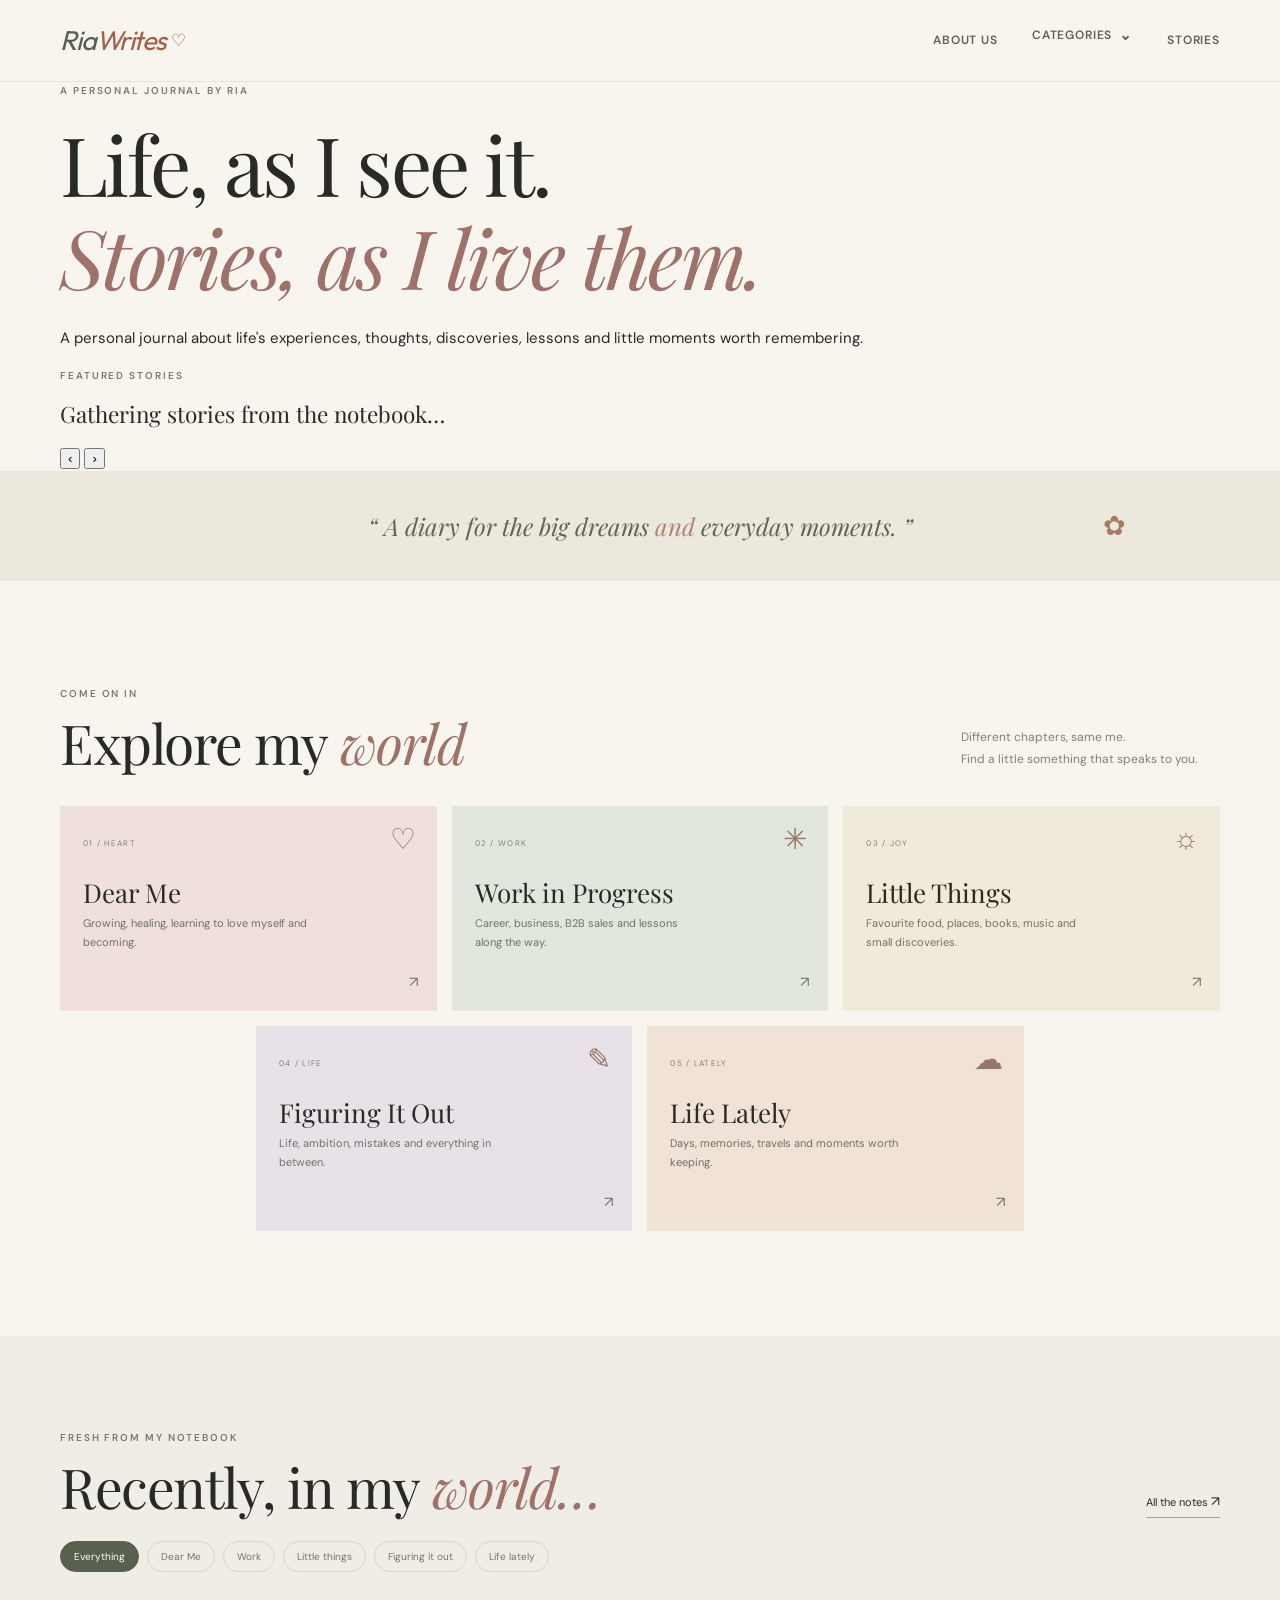
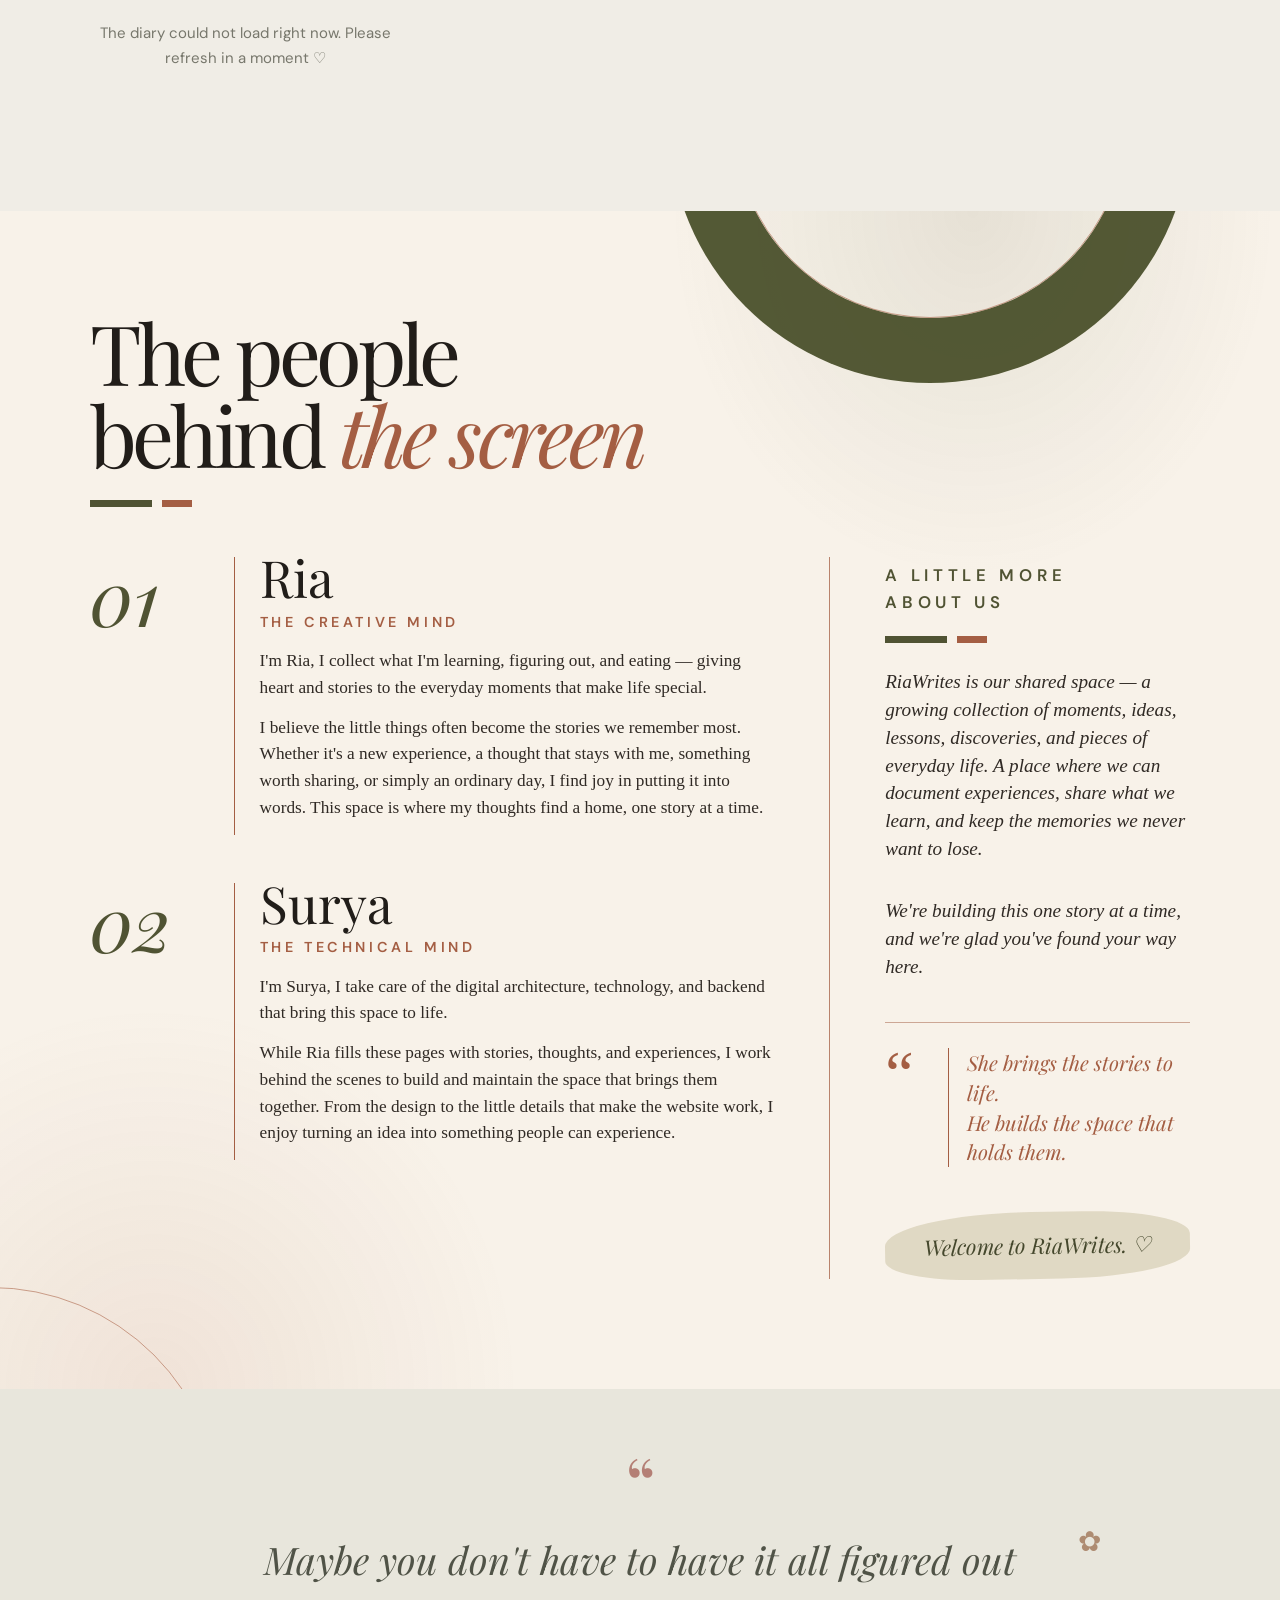
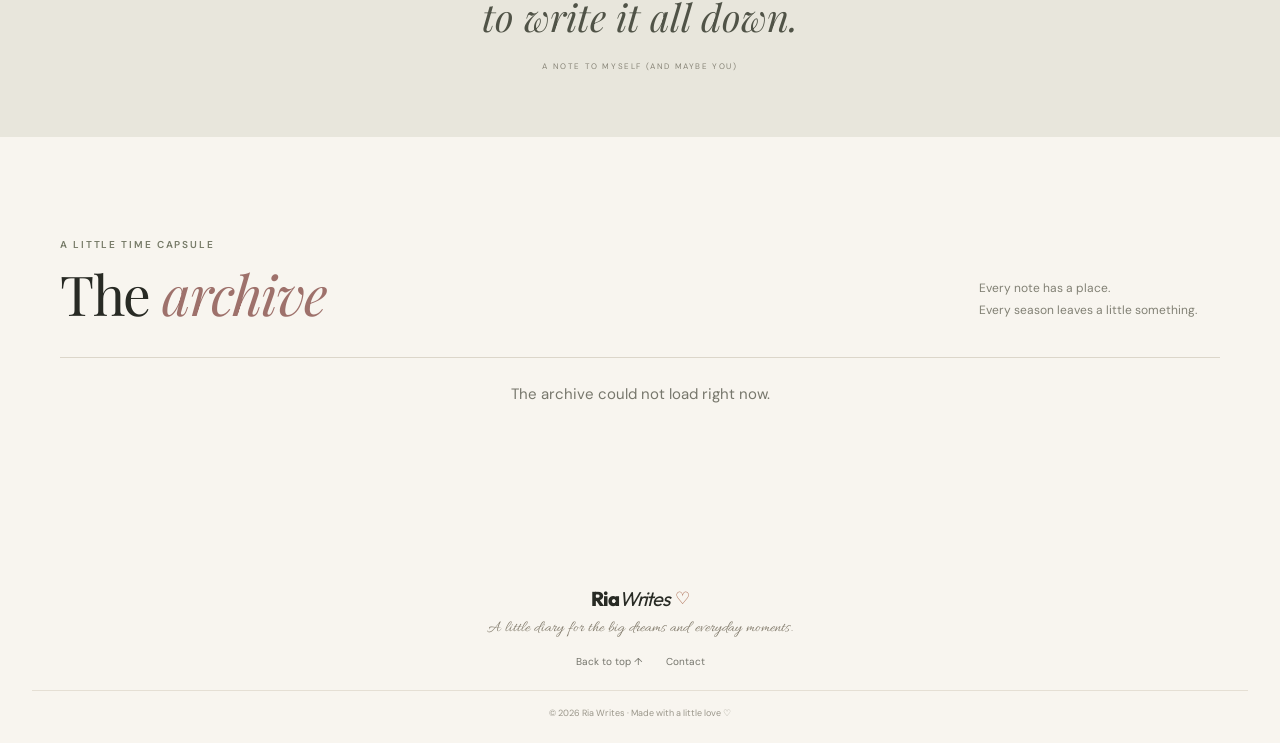
==== index.html @ 60893514 "Update index.html Implement new RiaWrites hero and featured stories carousel" ====
<!doctype html>
<html lang="en">
<head>
  <meta charset="utf-8" />
  <meta name="viewport" content="width=device-width, initial-scale=1" />
  <meta name="theme-color" content="#f8f5ef" />
  <meta name="description" content="Ria Writes — a little bit of everything. A little bit of me. Thoughts, experiences, recommendations and everything in between." />
  <title>Ria Writes — A little bit of everything</title>
  <link rel="preconnect" href="https://fonts.googleapis.com" />
  <link rel="preconnect" href="https://fonts.gstatic.com" crossorigin />
<link href="https://fonts.googleapis.com/css2?family=DM+Sans:wght@400;500;600;700&family=Outfit:wght@800&family=Playfair+Display:wght@400;500;600;700&family=Allura&display=swap" rel="stylesheet" />

<!-- Google Analytics 4 -->
<script async src="https://www.googletagmanager.com/gtag/js?id=G-HQD7MRNTLX"></script>
<script>
  window.dataLayer = window.dataLayer || [];
  function gtag(){dataLayer.push(arguments);}
  gtag('js', new Date());
  gtag('config', 'G-HQD7MRNTLX');
</script>

<link rel="stylesheet" href="styles.css" />
<script src="script.js" defer></script>

</head>
<body>

<header class="site-header">
  <a class="wordmark" href="#home" aria-label="RiaWrites home">
    <span class="logo-ria">Ria</span><span class="logo-writes">Writes</span><i>♡</i>
  </a>

  <button class="menu-toggle" aria-label="Open menu" aria-expanded="false">
    <span></span><span></span>
  </button>

  <nav class="nav-links" aria-label="Main navigation">
    <a href="#about">About Us</a>

    <div class="nav-dropdown">
      <button class="nav-dropdown-toggle" type="button"
        aria-expanded="false" aria-controls="category-menu">
        Categories <span class="dropdown-arrow">⌄</span>
      </button>

      <div class="category-menu" id="category-menu">
        <a href="#latest" data-category="Dear Me">Dear Me</a>
        <a href="#latest" data-category="Work in Progress">Work in Progress</a>
        <a href="#latest" data-category="Little Things">Little Things</a>
        <a href="#latest" data-category="Figuring It Out">Figuring It Out</a>
        <a href="#latest" data-category="Life Lately">Life Lately</a>
      </div>
    </div>

    <a href="stories.html">Stories</a>
  </nav>
</header>


  <main id="home">
   
<section class="new-hero wrap" id="home-intro">
  <div class="new-hero-heading">
    <p class="eyebrow">A PERSONAL JOURNAL BY RIA</p>

    <h1>
      Life, as I see it.<br>
      <em>Stories, as I live them.</em>
    </h1>

    <p class="new-hero-intro">
      A personal journal about life's experiences, thoughts,
      discoveries, lessons and little moments worth remembering.
    </p>
  </div>

  <section class="featured-section" aria-label="Featured stories">
    <div class="featured-carousel" id="featured-carousel">
      <div class="featured-content" id="featured-content">
        <p class="eyebrow">FEATURED STORIES</p>
        <h2>Gathering stories from the notebook…</h2>
      </div>

      <button class="featured-arrow featured-prev"
        type="button" aria-label="Previous story">‹</button>

      <button class="featured-arrow featured-next"
        type="button" aria-label="Next story">›</button>

      <div class="featured-dots" id="featured-dots"
        aria-label="Choose a featured story"></div>
    </div>
  </section>
</section>

    <section class="intro-strip"><p>“ A diary for the big dreams <span>and</span> everyday moments. ”</p><span class="strip-flower">✿</span></section>

    <section class="world wrap" id="diary">
      <div class="section-heading"><div><p class="eyebrow">COME ON IN</p><h2>Explore my <em>world</em></h2></div><p class="section-aside">Different chapters, same me.<br />Find a little something that speaks to you.</p></div>
      <div class="category-grid">
        <a class="category-card card-rose" href="#latest" data-category="Dear Me"><span class="card-number">01 / HEART</span><span class="category-icon">♡</span><h3>Dear Me</h3><p>Growing, healing, learning to love myself and becoming.</p><span class="card-arrow">↗</span></a>
        <a class="category-card card-sage" href="#latest" data-category="Work in Progress"><span class="card-number">02 / WORK</span><span class="category-icon">✳</span><h3>Work in Progress</h3><p>Career, business, B2B sales and lessons along the way.</p><span class="card-arrow">↗</span></a>
        <a class="category-card card-butter" href="#latest" data-category="Little Things"><span class="card-number">03 / JOY</span><span class="category-icon">☼</span><h3>Little Things</h3><p>Favourite food, places, books, music and small discoveries.</p><span class="card-arrow">↗</span></a>
        <a class="category-card card-lilac" href="#latest" data-category="Figuring It Out"><span class="card-number">04 / LIFE</span><span class="category-icon">✎</span><h3>Figuring It Out</h3><p>Life, ambition, mistakes and everything in between.</p><span class="card-arrow">↗</span></a>
        <a class="category-card card-peach" href="#latest" data-category="Life Lately"><span class="card-number">05 / LATELY</span><span class="category-icon">☁</span><h3>Life Lately</h3><p>Days, memories, travels and moments worth keeping.</p><span class="card-arrow">↗</span></a>
      </div>
    </section>

    <section class="latest-section" id="latest"><div class="wrap">
      <div class="section-heading latest-heading"><div><p class="eyebrow">FRESH FROM MY NOTEBOOK</p><h2>Recently, in my <em>world…</em></h2></div><a class="text-link" href="#archive">All the notes <span>↗</span></a></div>
      <div class="filter-row" aria-label="Filter entries">
        <button class="filter active" type="button" data-filter="All">Everything</button>
        <button class="filter" type="button" data-filter="Dear Me">Dear Me</button>
        <button class="filter" type="button" data-filter="Work in Progress">Work</button>
        <button class="filter" type="button" data-filter="Little Things">Little things</button>
        <button class="filter" type="button" data-filter="Figuring It Out">Figuring it out</button>
        <button class="filter" type="button" data-filter="Life Lately">Life lately</button>
      </div>
      <div class="post-grid" aria-live="polite"></div>
      <p class="empty-state" hidden>No notes in this chapter just yet. Come back soon ♡</p>
    </div></section>

 
 
<section class="about-section about-editorial" id="about">
  <div class="editorial-inner">

    <div class="editorial-heading">
      <div class="editorial-title">
        The people<br>
        behind <em>the screen</em>
      </div>
      <div class="editorial-accent">
        <span></span><span></span>
      </div>
    </div>

    <div class="editorial-layout">

      <div class="editorial-people">

        <article class="editorial-person">
          <div class="editorial-number">01</div>
          <div class="editorial-person-copy">
            <h3>Ria</h3>
            <p class="editorial-role">The Creative Mind</p>
            <p>
              I'm Ria, I collect what I'm learning, figuring
              out, and eating — giving heart and stories to the everyday
              moments that make life special.
            </p>
            <p>
              I believe the little things often become the stories we
              remember most. Whether it's a new experience, a thought
              that stays with me, something worth sharing, or simply an
              ordinary day, I find joy in putting it into words.
              This space is where my thoughts find a home, one story at a time.
            </p>
          </div>
        </article>

        <article class="editorial-person">
          <div class="editorial-number">02</div>
          <div class="editorial-person-copy">
            <h3>Surya</h3>
            <p class="editorial-role">The Technical Mind</p>
            <p>
              I'm Surya, I take care of the digital architecture,
              technology, and backend that bring this space to life.
            </p>
            <p>
              While Ria fills these pages with stories, thoughts, and
              experiences, I work behind the scenes to build and maintain
              the space that brings them together. From the design to
              the little details that make the website work, I enjoy
              turning an idea into something people can experience.
            </p>
          </div>
        </article>

      </div>

      <aside class="editorial-aside">
        <p class="editorial-aside-heading">A little more<br>about us</p>
        <div class="editorial-accent">
          <span></span><span></span>
        </div>

        <p class="editorial-aside-intro">
          RiaWrites is our shared space — a growing collection of
          moments, ideas, lessons, discoveries, and pieces of everyday
          life. A place where we can document experiences, share what
          we learn, and keep the memories we never want to lose.
        </p>

        <p class="editorial-aside-note">
          We're building this one story at a time, and we're glad
          you've found your way here.
        </p>

        <div class="editorial-quote">
          <span class="editorial-quote-mark">“</span>
          <p>
            She brings the stories to life.<br>
            He builds the space that holds them.
          </p>
        </div>

        <div class="editorial-welcome">
          Welcome to RiaWrites. ♡
        </div>
      </aside>

    </div>
  </div>
</section>


    <section class="quote-section"><span class="quote-mark">“</span><blockquote>Maybe you don't have to have it all figured out<br class="desktop-break" /> to write it all down.</blockquote><p>A NOTE TO MYSELF (AND MAYBE YOU)</p><span class="quote-flower">✿</span></section>

    <section class="archive-section wrap" id="archive"><div class="section-heading"><div><p class="eyebrow">A LITTLE TIME CAPSULE</p><h2>The <em>archive</em></h2></div><p class="section-aside">Every note has a place.<br />Every season leaves a little something.</p></div><div class="archive-list" aria-live="polite"><p class="archive-loading">Gathering the notes… ♡</p></div></section>

  
  </main>
  <footer class="site-footer"><a class="wordmark" href="#home">Ria <span>Writes</span> <i>♡</i></a><p>A little diary for the big dreams and everyday moments.</p><div class="footer-links"><a href="#home">Back to top ↑</a><a href="mailto:team.riawrites@gmail.com">Contact</a></div><small>© <span id="copyright-year">2026</span> Ria Writes · Made with a little love ♡</small></footer>
</body>
</html>
---- styles.css ----
:root{--paper:#f8f5ef;--paper2:#f0ece3;--ink:#282a24;--muted:#77776c;--rose:#e8c9c5;--sage:#dce4d7;--olive:#53604e;--serif:'Playfair Display',Georgia,serif;--sans:'DM Sans',Arial,sans-serif;--script:'Allura',cursive;--max:1160px}*{box-sizing:border-box}html {
  scroll-behavior: smooth;
  scroll-padding-top: 80px;
}body{margin:0;background:var(--paper);color:var(--ink);font-family:var(--sans);font-size:15px;line-height:1.7}a{color:inherit;text-decoration:none}img{display:block;width:100%;height:100%;object-fit:cover}.wrap{width:min(var(--max),calc(100% - 64px));margin-inline:auto}.site-header{height:82px;padding:0 max(32px,calc((100vw - var(--max))/2));display:flex;align-items:center;justify-content:space-between;border-bottom:1px solid #e8e2d8}.wordmark{font-family:var(--serif);font-size:23px;font-weight:600;letter-spacing:-.7px}.wordmark span{font-weight:400;font-style:italic}.wordmark i{font-family:var(--sans);font-size:14px;font-style:normal;color:#aa746f}.nav-links{display:flex;gap:37px;font-size:12px;letter-spacing:.07em;text-transform:uppercase;color:#5f6057}.nav-links a:hover,.footer-links a:hover{color:#a66d69}.header-note{font-family:var(--script);font-size:23px;color:#846a5c}.header-note span{font-family:var(--sans);font-size:13px}.menu-toggle{display:none}.hero{min-height:600px;position:relative;display:grid;grid-template-columns:1fr 1fr;align-items:center;padding-top:54px;padding-bottom:78px}.hero-copy{position:relative;z-index:2;padding:28px 0 0 5%}.eyebrow{font-size:10px;letter-spacing:.19em;font-weight:600;color:#777b68;margin:0 0 18px}.tiny-flower{color:#b88078;font-size:15px;margin-right:8px}h1,h2,h3,p{margin-top:0}h1,h2,h3{font-family:var(--serif);font-weight:400;line-height:1.13}h1{font-size:clamp(54px,6.4vw,83px);letter-spacing:-2.7px;margin-bottom:24px}h1 em,h2 em{font-weight:400;color:#9e716b}.hero-intro{max-width:420px;color:#6b6b60;font-size:14px;line-height:1.9}.hero-actions{display:flex;align-items:center;gap:25px;margin-top:30px}.button{display:inline-flex;align-items:center;gap:24px;padding:13px 18px;font-size:11px;letter-spacing:.045em}.button-dark{background:#454d40;color:#fff}.button-dark:hover{background:#30372c}.button span,.text-link span{font-size:14px}.text-link{font-size:11px;border-bottom:1px solid #aaa391;padding-bottom:3px}.hero-signature{font-family:var(--script);font-size:28px;color:#9d746b;margin-top:24px;transform:rotate(-4deg);width:max-content}.hero-art{height:440px;position:relative;margin:12px 9% 0 1%}.art-frame{position:absolute;inset:10px 18px 10px 42px;overflow:hidden;transform:rotate(2deg);box-shadow:0 18px 45px #4238221a}.art-frame img{filter:saturate(.78);object-position:center}.photo-label{position:absolute;bottom:23px;left:1px;background:#f7f2e9ed;padding:12px 18px 13px;transform:rotate(-4deg);box-shadow:0 4px 12px #0000000c}.photo-label span,.photo-label strong{display:block}.photo-label span{font:12px var(--script);color:#797469}.photo-label strong{font:17px var(--serif);font-weight:400}.sun-doodle{position:absolute;top:2px;right:3px;color:#b5866c;font-size:48px}.art-heart{position:absolute;right:18px;bottom:-17px;font:45px var(--script);color:#9c6a65;transform:rotate(15deg)}.hero-bottom{position:absolute;bottom:22px;left:5%;right:5%;display:flex;align-items:center;gap:15px;color:#939084;font-size:9px;letter-spacing:.16em}.hero-bottom .line{height:1px;background:#ded8cb;flex:1}.intro-strip{min-height:110px;background:#ece8de;display:flex;align-items:center;justify-content:center;position:relative;text-align:center;padding:20px}.intro-strip p{font:italic 24px var(--serif);margin:0;color:#626453}.intro-strip p span{color:#b37e76}.strip-flower{position:absolute;right:12%;font-size:27px;color:#a47c65}.world{padding-top:104px;padding-bottom:105px}.section-heading{display:flex;justify-content:space-between;align-items:end;margin-bottom:33px}.section-heading .eyebrow{margin-bottom:9px}.section-heading h2,.about-copy h2,.newsletter h2{font-size:clamp(38px,4.4vw,55px);letter-spacing:-1.4px;margin-bottom:0}.section-aside{font-size:12px;color:#818074;line-height:1.8;margin:0 2% 3px 0}.category-grid{display:grid;grid-template-columns:repeat(6,1fr);gap:15px}.category-card{position:relative;grid-column:span 2;min-height:205px;padding:23px 23px 20px;transition:transform .25s,box-shadow .25s}.category-card:nth-child(4){grid-column:2 / span 2}.category-card:nth-child(5){grid-column:4 / span 2}.category-card:hover{transform:translateY(-4px);box-shadow:0 10px 28px #39382b10}.card-rose{background:#efe0dc}.card-sage{background:#e1e7dd}.card-butter{background:#f0ead8}.card-lilac{background:#e8e2e8}.card-peach{background:#f1e2d8}.card-number{font-size:8px;letter-spacing:.16em;color:#828071}.category-icon{position:absolute;right:21px;top:16px;font:29px var(--script);color:#95766a}.category-card h3{font-size:26px;margin:23px 0 7px}.category-card p{font-size:11px;color:#6f7066;max-width:230px;margin-bottom:0;line-height:1.7}.card-arrow{position:absolute;right:19px;bottom:16px;font-size:15px;color:#777869}.latest-section{background:#f0ede6;padding:93px 0 100px}.latest-heading{margin-bottom:23px}.filter-row{display:flex;gap:8px;flex-wrap:wrap;margin-bottom:25px}.filter{font:10px var(--sans);color:#74746b;background:transparent;border:1px solid #d9d4c8;padding:8px 13px;cursor:pointer;border-radius:30px}.filter:hover,.filter.active{color:#fff;background:#59604f;border-color:#59604f}.post-grid{display:grid;grid-template-columns:repeat(3,1fr);gap:25px}.post-card{min-width:0}.post-image{height:245px;display:block;position:relative;overflow:hidden;background:#e2ded2}.post-image img{transition:transform .45s;filter:saturate(.8)}.post-image:hover img{transform:scale(1.04)}.image-stamp{position:absolute;left:13px;top:13px;background:#f8f5efed;color:#495143;font-size:8px;letter-spacing:.13em;padding:10px 11px;line-height:1.5;text-align:center}.post-meta{font-size:8px;letter-spacing:.13em;color:#858276;margin:19px 0 9px}.post-meta span{padding:0 5px;color:#ad877a}.post-card h3{font-size:24px;margin-bottom:7px}.post-description{font-size:11px;color:#77776c;margin-bottom:12px}.read-more{font-size:10px;border-bottom:1px solid #b8b1a2;padding-bottom:3px}.read-more span{padding-left:8px}.empty-state{text-align:center;color:#77776c;padding:30px}.about-section{padding-top:112px;padding-bottom:114px;display:grid;grid-template-columns:.85fr 1fr;gap:10%;align-items:center}.about-photo{height:430px;position:relative;margin-left:14%}.about-photo img{filter:saturate(.72);object-position:center 30%}.photo-caption{position:absolute;bottom:17px;right:-28px;background:#f8f5efed;padding:11px 16px;font:19px var(--script);color:#846a5c;transform:rotate(3deg)}.about-copy{position:relative;padding:12px 4% 8px 0}.about-copy .eyebrow{margin-bottom:12px}.about-copy h2{margin-bottom:23px}.about-copy>p:not(.eyebrow){font-size:12px;line-height:1.95;color:#707066;max-width:470px}.about-copy .about-lede{font-family:var(--serif);font-size:19px!important;line-height:1.6!important;color:#45483f!important}.button-outline{border:1px solid #a8a394;margin-top:11px;padding:11px 17px}.button-outline:hover{background:#e9e5da}.about-squiggle{position:absolute;right:9%;bottom:-31px;color:#9a746b;font:29px var(--script);transform:rotate(-9deg)}.quote-section{background:#e8e6dc;text-align:center;position:relative;padding:71px 20px 63px}.quote-mark{font:75px var(--serif);line-height:.6;color:#b47f75}.quote-section blockquote{font:italic clamp(25px,3.2vw,38px)/1.5 var(--serif);margin:10px 0 15px;color:#505347}.quote-section>p{font-size:8px;letter-spacing:.2em;color:#878477;margin:0}.quote-flower{position:absolute;right:14%;top:37%;font-size:28px;color:#ae8c72}.archive-section{padding-top:99px;padding-bottom:105px}.archive-list{border-top:1px solid #dcd6ca}.archive-list>a{display:grid;grid-template-columns:1fr 3fr 1fr;align-items:center;padding:18px 10px;border-bottom:1px solid #dcd6ca;font-family:var(--serif);font-size:19px}.archive-list>a:hover{background:#f1ede5}.archive-list small{font:italic 12px var(--serif);color:#89877b;padding-left:10px}.archive-count{text-align:right;font:9px var(--sans);letter-spacing:.13em;color:#888679}.future-link{opacity:.65}.newsletter{background:#dfe5da;padding:78px 24px 83px;text-align:center}.newsletter-inner{max-width:510px;margin:auto;position:relative}.newsletter-flower{font-size:30px;color:#9e826a}.newsletter .eyebrow{margin:8px 0 10px}.newsletter h2{font-size:42px}.newsletter-inner>p:not(.eyebrow){font-size:12px;color:#73766b;margin:13px 0 22px}.signup-form{display:flex;border-bottom:1px solid #92968a;max-width:410px;margin:auto}.signup-form input{flex:1;min-width:0;border:0;background:transparent;padding:12px 4px;font:11px var(--sans);outline:none;color:var(--ink)}.signup-form button{border:0;background:transparent;font:10px var(--sans);cursor:pointer;padding:10px 4px;color:#485344}.signup-form button span{padding-left:10px}.signup-form:focus-within{border-color:#535c4b}.form-note{font-size:9px;color:#85877c;display:block;margin-top:11px}.form-success{color:#52614c;font-size:12px;margin:14px 0 0}.site-footer{padding:37px 32px 22px;text-align:center}.site-footer .wordmark{font-size:20px}.site-footer>p{font:16px var(--script);color:#827b6c;margin:4px 0 15px}.footer-links{display:flex;justify-content:center;gap:23px;font-size:10px;color:#74746b;margin-bottom:20px}.site-footer>small{display:block;border-top:1px solid #e5dfd4;padding-top:15px;color:#9a968a;font-size:9px}.sr-only{position:absolute;width:1px;height:1px;padding:0;margin:-1px;overflow:hidden;clip:rect(0,0,0,0);white-space:nowrap;border:0}
@media(max-width:760px){.wrap{width:min(100% - 38px,var(--max))}.site-header{height:68px;padding:0 20px}.header-note{display:none}.menu-toggle{display:flex;flex-direction:column;gap:5px;border:0;background:none;padding:10px}.menu-toggle span{width:23px;height:1px;background:#444}.nav-links{display:none;position:absolute;z-index:10;top:68px;left:0;right:0;padding:20px;background:var(--paper);border-bottom:1px solid #e4ded2;flex-direction:column;gap:16px;text-align:center}.nav-links.open{display:flex}.hero{grid-template-columns:1fr;padding-top:54px;padding-bottom:75px;gap:18px}.hero-copy{padding:0 1%}.hero-art{height:min(82vw,390px);margin:0 5% 10px}.art-frame{inset:8px 13px 9px 25px}.hero-bottom{left:1%;right:1%;font-size:7px}.hero-bottom{gap:9px}h1{font-size:clamp(52px,13vw,76px)}.hero-intro{max-width:440px}.intro-strip{min-height:88px}.intro-strip p{font-size:19px}.strip-flower{right:5%;font-size:20px}.world,.latest-section,.archive-section{padding-top:71px;padding-bottom:74px}.section-heading{align-items:start;gap:20px;flex-direction:column}.section-aside{margin:0}.category-grid{grid-template-columns:1fr 1fr;gap:10px}.category-card{grid-column:auto!important;min-height:195px;padding:18px 15px}.category-card:nth-child(5){grid-column:1 / -1!important;min-height:165px}.category-card h3{font-size:23px;margin-top:25px}.category-card p{font-size:10px}.post-grid{grid-template-columns:1fr;gap:35px}.post-image{height:62vw;max-height:340px}.latest-heading{flex-direction:row;align-items:end}.latest-heading .text-link{flex-shrink:0;margin-bottom:8px}.about-section{grid-template-columns:1fr;gap:42px;padding-top:74px;padding-bottom:78px}.about-photo{height:78vw;max-height:430px;margin:0 9% 0 3%}.about-copy{padding:0 3%}.about-copy h2{font-size:44px}.quote-section{padding:60px 18px}.quote-flower{right:6%;top:15%}.archive-list>a{grid-template-columns:.6fr 2fr 1fr;font-size:16px;padding:15px 3px}.archive-list small{display:block;padding:0;font-size:11px}.archive-count{font-size:8px}.newsletter{padding:65px 20px}.newsletter h2{font-size:36px}.desktop-break{display:none}}@media(max-width:400px){.category-grid{grid-template-columns:1fr}.category-card,.category-card:nth-child(5){grid-column:auto!important;min-height:165px}.category-card h3{margin-top:18px}.hero-actions{gap:15px;flex-wrap:wrap}.button{gap:13px}.latest-heading{display:block}.latest-heading .text-link{display:inline-block;margin-top:15px}.filter-row{gap:6px}.filter{padding:7px 10px}.archive-list>a{grid-template-columns:.5fr 1.6fr 1fr}}
.wordmark i {
  margin-left: 6px;
}


/* RiaWrites functional refinements — preserves the existing palette and type system. */
[hidden] { display: none !important; }
.filter-row { flex-wrap: wrap; }
.filter { cursor: pointer; }
.filter:focus-visible, a:focus-visible, button:focus-visible { outline: 2px solid var(--olive); outline-offset: 3px; }
.post-card[hidden] { display: none !important; }
.post-image img { width: 100%; height: 100%; object-fit: cover; }
.about-surya { padding-top: 55px; border-top: 1px solid #e4ded3; }
.about-surya-photo { margin-left: 0; margin-right: 14%; }
.article-detail { padding-top: 65px; padding-bottom: 90px; min-height: 60vh; }
.article-detail > h1 { max-width: 900px; margin-top: 22px; }
.article-cover { width: 100%; max-height: 520px; object-fit: cover; margin: 28px 0 38px; }
.article-body { max-width: 760px; margin: 0 auto; color: #55574e; font-size: 15px; line-height: 1.95; }
.article-body h2, .article-body h3, .article-body h4 { margin: 2em 0 .7em; color: var(--ink); }
.article-body p { margin: 0 0 1.25em; }
.article-body ul, .article-body ol { padding-left: 1.5rem; margin: 0 0 1.3em; }
.article-body li { margin: .35em 0; }
.article-body blockquote { margin: 1.6em 0; padding: .5em 1.3em; border-left: 3px solid #b88a80; background: #f0ece3; font-family: var(--serif); font-size: 1.15em; }
.article-body a { text-decoration: underline; text-underline-offset: 3px; }
.article-body code { background: #eee9df; padding: .12em .35em; border-radius: 3px; }
.archive-loading, .loading-note { color: var(--muted); text-align: center; padding: 24px; }
.archive-list > a { cursor: pointer; }
.signup-form { display: none !important; }
.form-note { display: block; margin-top: 18px; color: #77776c; }
@media (max-width: 760px) {
  .site-header { position: relative; height: 72px; padding: 0 22px; }
  .menu-toggle { display: flex; width: 38px; height: 38px; flex-direction: column; justify-content: center; gap: 6px; border: 0; background: transparent; cursor: pointer; }
  .menu-toggle span { display: block; width: 23px; height: 1px; background: var(--ink); }
  .nav-links { display: none; position: absolute; z-index: 20; top: 71px; left: 0; right: 0; padding: 18px 24px 22px; background: var(--paper); border-bottom: 1px solid #e8e2d8; flex-direction: column; gap: 16px; }
  .nav-links.open { display: flex; }
  .header-note { display: none; }
  .wrap { width: min(var(--max), calc(100% - 40px)); }
  .about-section { grid-template-columns: 1fr; gap: 38px; padding-top: 70px; padding-bottom: 72px; }
  .about-photo, .about-surya-photo { height: min(420px, 90vw); margin: 0 7% 0 0; }
  .about-surya .about-copy { order: 1; }
  .about-surya-photo { order: 2; }
  .archive-list > a { grid-template-columns: .7fr 2fr 1fr; font-size: 16px; gap: 8px; }
  .archive-count { font-size: 8px; }
  .article-detail { padding-top: 42px; }
  .article-detail > h1 { font-size: clamp(38px, 10vw, 58px); }
}


/* RiaWrites — elegant interaction effects */


/* Gentle transitions for links */
.nav-links a,
.footer-links a,
.text-link,
.archive-list a,
.article-body a {
  transition: color 0.3s ease, opacity 0.3s ease;
}

.nav-links a:hover,
.footer-links a:hover,
.text-link:hover,
.archive-list a:hover,
.article-body a:hover {
  color: var(--rose);
}

/* Gentle button interactions */
.button,
.button-dark,
.button-outline,
button {
  transition:
    transform 0.25s ease,
    background-color 0.25s ease,
    color 0.25s ease,
    box-shadow 0.25s ease;
}

.button:hover,
.button-dark:hover,
.button-outline:hover,
button:hover {
  transform: translateY(-2px);
}

/* Respect reduced-motion preferences */
@media (prefers-reduced-motion: reduce) {
  html {
    scroll-behavior: auto;
  }

  *,
  *::before,
  *::after {
    transition-duration: 0.01ms !important;
    animation-duration: 0.01ms !important;
    animation-iteration-count: 1 !important;
  }
}

/* RiaWrites — Editorial About Design */

#about.about-editorial {
  position: relative;
  overflow: hidden;
  isolation: isolate;
  padding: 100px 7% 110px;
  background:
    radial-gradient(ellipse at 12% 100%, rgba(166, 91, 62, 0.10), transparent 23%),
    radial-gradient(ellipse at 76% 0%, rgba(70, 76, 39, 0.10), transparent 22%),
    #f8f2e9;
  color: #211d19;
}

#about.about-editorial::before,
#about.about-editorial::after {
  content: "";
  position: absolute;
  z-index: -1;
  pointer-events: none;
  border: 1px solid rgba(166, 91, 62, 0.55);
  border-radius: 50%;
}

#about.about-editorial::before {
  width: 390px;
  height: 390px;
  top: -285px;
  right: 12%;
  box-shadow: 0 0 0 65px rgba(70, 76, 39, 0.92);
}

#about.about-editorial::after {
  width: 460px;
  height: 460px;
  bottom: -360px;
  left: -240px;
}

#about .editorial-inner {
  width: 100%;
  max-width: 1450px;
  margin: 0 auto;
  position: relative;
}

#about .editorial-heading {
  max-width: 850px;
  margin-bottom: 50px;
}

#about .editorial-title {
  font-family: "Playfair Display", Georgia, serif;
  font-size: clamp(3.5rem, 6.5vw, 6.2rem);
  line-height: 0.99;
  letter-spacing: -0.055em;
  font-weight: 400;
}

#about .editorial-title em {
  color: #a45e43;
  font-weight: 400;
}

#about .editorial-accent {
  display: flex;
  gap: 10px;
  margin-top: 25px;
}

#about .editorial-accent span {
  display: block;
  width: 62px;
  height: 7px;
  background: #505333;
}

#about .editorial-accent span + span {
  width: 30px;
  background: #a45e43;
}

#about .editorial-layout {
  display: grid;
  grid-template-columns: minmax(0, 1.8fr) minmax(290px, 0.95fr);
  gap: 55px;
  align-items: stretch;
}

#about .editorial-people {
  display: flex;
  flex-direction: column;
  gap: 48px;
}

#about .editorial-person {
  display: grid;
  grid-template-columns: 145px minmax(0, 1fr);
  gap: 25px;
  align-items: stretch;
}

#about .editorial-number {
  font-family: "Playfair Display", Georgia, serif;
  font-size: clamp(4rem, 6vw, 6.3rem);
  line-height: 1;
  font-style: italic;
  color: #505333;
  border-right: 1px solid #a45e43;
  padding: 0 25px 0 0;
}

#about .editorial-person-copy h3 {
  margin: -8px 0 0;
  font-family: "Playfair Display", Georgia, serif;
  font-size: clamp(2.8rem, 4vw, 4.2rem);
  font-weight: 400;
  line-height: 1.1;
  color: #211d19;
}

#about .editorial-role {
  margin: 4px 0 14px;
  color: #a45e43;
  font-family: "DM Sans", sans-serif;
  font-size: 0.9rem;
  font-weight: 600;
  letter-spacing: 0.25em;
  text-transform: uppercase;
}

#about .editorial-person-copy > p:not(.editorial-role) {
  margin: 0 0 13px;
  max-width: 720px;
  color: #302a25;
  font-family: Georgia, serif;
  font-size: 1.08rem;
  line-height: 1.55;
}

#about .editorial-aside {
  border-left: 1px solid rgba(164, 94, 67, 0.75);
  padding: 5px 0 0 55px;
  display: flex;
  flex-direction: column;
}

#about .editorial-aside-heading {
  margin: 0;
  color: #505333;
  font-family: "DM Sans", sans-serif;
  font-size: 1.05rem;
  font-weight: 600;
  letter-spacing: 0.28em;
  line-height: 1.6;
  text-transform: uppercase;
}

#about .editorial-aside .editorial-accent {
  margin: 20px 0 25px;
}

#about .editorial-aside-intro,
#about .editorial-aside-note {
  margin: 0 0 24px;
  color: #302a25;
  font-family: Georgia, serif;
  font-size: clamp(1.15rem, 1.5vw, 1.45rem);
  font-style: italic;
  line-height: 1.45;
}

#about .editorial-aside-note {
  margin-top: 10px;
}

#about .editorial-quote {
  display: grid;
  grid-template-columns: 45px 1fr;
  gap: 18px;
  align-items: start;
  border-top: 1px solid rgba(164, 94, 67, 0.5);
  margin-top: 18px;
  padding-top: 25px;
}

#about .editorial-quote-mark {
  color: #a45e43;
  font-family: Georgia, serif;
  font-size: 4rem;
  line-height: 0.8;
}

#about .editorial-quote p {
  margin: 0;
  padding-left: 18px;
  border-left: 1px solid #a45e43;
  color: #a45e43;
  font-family: "Playfair Display", Georgia, serif;
  font-size: clamp(1.2rem, 1.6vw, 1.55rem);
  font-style: italic;
  line-height: 1.45;
}

#about .editorial-welcome {
  margin: 45px auto 0;
  padding: 15px 28px;
  max-width: 390px;
  width: 100%;
  border-radius: 48% 35% 42% 30%;
  background: rgba(190, 181, 143, 0.42);
  color: #45482d;
  font-family: "Playfair Display", Georgia, serif;
  font-size: 1.35rem;
  font-style: italic;
  text-align: center;
  transform: rotate(-1deg);
}

/* Tablet and mobile layout */
@media (max-width: 900px) {
  #about.about-editorial {
    padding: 75px 6%;
  }

  #about .editorial-layout {
    grid-template-columns: 1fr;
    gap: 55px;
  }

  #about .editorial-aside {
    border-left: 0;
    border-top: 1px solid rgba(164, 94, 67, 0.65);
    padding: 35px 0 0;
  }

  #about .editorial-heading {
    margin-bottom: 40px;
  }
}

@media (max-width: 560px) {
  #about.about-editorial {
    padding: 65px 22px 75px;
  }

  #about .editorial-title {
    font-size: clamp(3rem, 13vw, 4.2rem);
  }

  #about .editorial-person {
    grid-template-columns: 72px minmax(0, 1fr);
    gap: 16px;
  }

  #about .editorial-number {
    font-size: 3.5rem;
    padding-right: 12px;
  }

  #about .editorial-person-copy h3 {
    font-size: 2.5rem;
  }

  #about .editorial-role {
    font-size: 0.72rem;
    letter-spacing: 0.14em;
  }

  #about .editorial-person-copy > p:not(.editorial-role) {
    font-size: 1rem;
  }

  #about .editorial-people {
    gap: 38px;
  }

  #about .editorial-aside-intro,
  #about .editorial-aside-note {
    font-size: 1.15rem;
  }

  #about .editorial-welcome {
    font-size: 1.1rem;
  }
}
/* RiaWrites — Editorial About responsive fix */

@media (max-width: 1100px) {
  #about.about-editorial .editorial-layout {
    grid-template-columns: minmax(0, 1fr);
    gap: 48px;
  }

  #about.about-editorial .editorial-people,
  #about.about-editorial .editorial-person,
  #about.about-editorial .editorial-person-copy,
  #about.about-editorial .editorial-aside {
    min-width: 0;
    width: 100%;
  }

  #about.about-editorial .editorial-aside {
    margin-top: 20px;
  }
}

@media (max-width: 600px) {
  #about.about-editorial {
    padding: 64px 22px;
  }

  #about.about-editorial .editorial-person {
    grid-template-columns: 54px minmax(0, 1fr);
    gap: 14px;
  }

  #about.about-editorial .editorial-number {
    font-size: 2.5rem;
  }

  #about.about-editorial .editorial-person-copy h3 {
    font-size: 2rem;
  }
}

/* Desktop fix for the About section */
@media (min-width: 761px) {
  #about.about-editorial {
    display: block;
    width: 100%;
  }
}


/* Respect reduced-motion preferences */
@media (prefers-reduced-motion: reduce) {
    html {
        scroll-behavior: auto;
    }
}


/* RiaWrites — Article reading progress */

.article-reading-nav {
  position: sticky;
  top: 0;
  z-index: 30;
  display: grid;
  grid-template-columns: auto minmax(50px, 1fr) auto;
  align-items: center;
  gap: 22px;
  padding: 14px 0;
  margin-bottom: 38px;
  background: var(--paper);
  border-bottom: 1px solid #e8e2d8;
}

.article-back-link {
  white-space: nowrap;
  font-size: 11px;
  color: var(--olive);
  border-bottom: 1px solid #aaa391;
  padding-bottom: 3px;
}

.article-back-link:hover {
  color: #a45e43;
}

.reading-progress {
  display: flex;
  align-items: center;
  gap: 12px;
  min-width: 0;
}

.reading-progress-track {
  height: 3px;
  flex: 1;
  min-width: 0;
  overflow: hidden;
  border-radius: 10px;
  background: #e5ded2;
}

.reading-progress-fill {
  display: block;
  width: 0%;
  height: 100%;
  background: #a45e43;
  transition: width 0.15s linear;
}

.reading-progress-label {
  min-width: 62px;
  white-space: nowrap;
  text-align: right;
  font-size: 10px;
  color: var(--muted);
  font-family: var(--sans);
  font-variant-numeric: tabular-nums;
}

.article-reading-time {
  margin: -10px 0 25px;
  font-size: 10px;
  letter-spacing: 0.08em;
  color: var(--muted);
}

.article-reading-time span {
  padding: 0 7px;
  color: #a45e43;
}

@media (max-width: 560px) {
  .article-reading-nav {
    position: sticky;
    top: 0;
    z-index: 30;
    grid-template-columns: auto minmax(35px, 1fr) auto;
    gap: 10px;
    padding: 16px 0;
    margin-bottom: 32px;
    background: var(--paper);
    box-shadow: 0 6px 12px rgba(40, 42, 36, 0.05);
  }
    grid-template-columns: auto minmax(35px, 1fr) auto;
    gap: 10px;
    padding: 12px 0;
    margin-bottom: 28px;
  }

  .article-back-link {
    font-size: 10px;
  }

  .reading-progress {
    gap: 7px;
  }

  .reading-progress-label {
    min-width: 55px;
    font-size: 9px;
  }
}


/* RiaWrites — Related reading section */

.related-reading {
  margin-top: 76px;
  padding-top: 38px;
  border-top: 1px solid #ded8cb;
}

.related-reading > .eyebrow {
  margin-bottom: 12px;
  color: var(--muted);
  font-size: 10px;
  letter-spacing: 0.14em;
}

.related-reading h2 {
  margin: 0;
  color: var(--ink);
  font-family: var(--serif);
  font-size: clamp(28px, 4vw, 42px);
  font-weight: 400;
  line-height: 1.1;
}

.related-reading h2 span {
  color: #a45e43;
  font-style: italic;
}

.related-reading-intro {
  margin: 12px 0 28px;
  color: var(--muted);
  font-size: 13px;
}

.related-reading-grid {
  display: grid;
  grid-template-columns: repeat(2, minmax(0, 1fr));
  gap: 26px;
}

.related-reading-card {
  min-width: 0;
}

.related-reading-card > a {
  display: block;
  color: inherit;
  text-decoration: none;
}

.related-reading-card img {
  display: block;
  width: 100%;
  aspect-ratio: 5 / 3;
  object-fit: cover;
  margin-bottom: 16px;
  background: #e9e3d8;
  transition: transform 0.3s ease;
}

.related-reading-card > a:hover img {
  transform: translateY(-3px);
}

.related-reading-category {
  margin: 0 0 8px;
  color: var(--olive);
  font-size: 9px;
  letter-spacing: 0.12em;
  text-transform: uppercase;
}

.related-reading-card h3 {
  margin: 0 0 9px;
  color: var(--ink);
  font-family: var(--serif);
  font-size: 22px;
  font-weight: 400;
  line-height: 1.25;
}

.related-reading-summary {
  margin: 0 0 13px;
  color: var(--muted);
  font-size: 12px;
  line-height: 1.7;
}

.related-reading-link {
  color: #a45e43;
  font-size: 11px;
  border-bottom: 1px solid #c9a18e;
  padding-bottom: 3px;
}

.related-reading-footer {
  margin: 34px 0 0;
  color: var(--muted);
  font-family: var(--serif);
  font-size: 14px;
  font-style: italic;
  text-align: center;
}

@media (max-width: 560px) {
  .related-reading {
    margin-top: 52px;
    padding-top: 28px;
  }

  .related-reading-grid {
    grid-template-columns: 1fr;
    gap: 30px;
  }

  .related-reading-card h3 {
    font-size: 21px;
  }
}


/* RiaWrites — Article sharing */

.article-share {
  margin: 54px 0 20px;
  padding: 28px 0 32px;
  border-top: 1px solid #ded8cb;
  border-bottom: 1px solid #ded8cb;
}

.article-share-label {
  margin: 0 0 10px;
  color: var(--muted);
  font-size: 10px;
  letter-spacing: 0.14em;
}

.article-share h2 {
  margin: 0 0 8px;
  color: var(--ink);
  font-family: var(--serif);
  font-size: 28px;
  font-weight: 400;
}

.article-share > p:not(.article-share-label) {
  margin: 0 0 20px;
  color: var(--muted);
  font-size: 13px;
  line-height: 1.7;
}

.article-share-actions {
  display: flex;
  flex-wrap: wrap;
  align-items: center;
  gap: 10px;
}

.article-share-actions button,
.article-share-actions a {
  display: inline-flex;
  align-items: center;
  justify-content: center;
  min-height: 42px;
  padding: 10px 18px;
  border: 1px solid #c9c2b5;
  border-radius: 24px;
  background: transparent;
  color: var(--ink);
  font: inherit;
  font-size: 12px;
  text-decoration: none;
  cursor: pointer;
  transition: background 0.2s ease, color 0.2s ease;
}

.article-share-actions button:first-child {
  background: var(--olive);
  border-color: var(--olive);
  color: #fff;
}

.article-share-actions button:hover,
.article-share-actions a:hover {
  background: #e9e5db;
  color: var(--ink);
}

.article-share-actions button:first-child:hover {
  background: #414b3d;
  color: #fff;
}

.article-share-feedback {
  display: block;
  min-height: 18px;
  margin-top: 12px;
  color: var(--olive);
  font-size: 11px;
}

@media (max-width: 560px) {
  .article-share {
    margin-top: 40px;
    padding: 24px 0;
  }

  .article-share h2 {
    font-size: 25px;
  }

  .article-share-actions {
    gap: 8px;
  }

  .article-share-actions button,
  .article-share-actions a {
    min-height: 44px;
    padding: 10px 14px;
    font-size: 11px;
  }
}


/* RiaWrites — New header and navigation */

.wordmark {
  display: inline-flex;
  align-items: center;
  gap: 0;
  font-family: "Outfit", sans-serif;
  font-size: 27px;
  font-weight: 800;
  letter-spacing: -1.1px;
  line-height: 1;
}

.wordmark .logo-ria {
  color: #53604e;
}

.wordmark .logo-writes {
  color: #a45e43;
}

.wordmark i {
  margin-left: 5px;
  color: #a45e43;
  font-family: var(--sans);
  font-size: 17px;
  font-style: normal;
  font-weight: 400;
}

.nav-links {
  display: flex;
  align-items: center;
  gap: 34px;
}

.nav-links > a,
.nav-dropdown-toggle {
  color: #5f6057;
  font-family: var(--sans);
  font-size: 12px;
  font-weight: 600;
  letter-spacing: .07em;
  text-transform: uppercase;
}

.nav-dropdown {
  position: relative;
}

.nav-dropdown-toggle {
  display: inline-flex;
  align-items: center;
  gap: 7px;
  padding: 12px 0;
  border: 0;
  background: transparent;
  cursor: pointer;
}

.dropdown-arrow {
  font-size: 15px;
  transition: transform .2s ease;
}

.category-menu {
  position: absolute;
  top: 100%;
  left: -18px;
  z-index: 50;
  display: none;
  min-width: 220px;
  padding: 10px;
  background: #f8f5ef;
  border: 1px solid #e5ded2;
  box-shadow: 0 12px 28px rgba(40, 42, 36, .10);
}

.category-menu a {
  display: block;
  padding: 11px 12px;
  color: #5f6057;
  font-size: 12px;
  transition: background .2s ease, color .2s ease;
}

.category-menu a:hover {
  background: #e9e5db;
  color: #a45e43;
}

@media (min-width: 761px) {
  .nav-dropdown:hover .category-menu,
  .nav-dropdown:focus-within .category-menu {
    display: block;
  }

  .nav-dropdown:hover .dropdown-arrow {
    transform: rotate(180deg);
  }
}

@media (max-width: 760px) {
  .site-header {
    position: relative;
  }

  .nav-links {
    align-items: stretch;
    gap: 10px;
  }

  .nav-links > a {
    display: block;
    padding: 9px 0;
  }

  .nav-dropdown-toggle {
    width: 100%;
    justify-content: center;
    padding: 9px 0;
  }

  .category-menu {
    position: static;
    min-width: 0;
    margin: 5px 0 8px;
    border: 0;
    border-top: 1px solid #e5ded2;
    border-bottom: 1px solid #e5ded2;
    box-shadow: none;
    text-align: center;
  }

  .nav-dropdown.mobile-open .category-menu {
    display: block;
  }

  .nav-dropdown.mobile-open .dropdown-arrow {
    transform: rotate(180deg);
  }
}


/* Fix desktop category dropdown hover area */
@media (min-width: 761px) {
  .nav-dropdown {
    padding-bottom: 12px;
  }

  .category-menu {
    top: calc(100% - 12px);
  }

  .nav-dropdown:hover .category-menu,
  .nav-dropdown:focus-within .category-menu {
    display: block;
  }
}
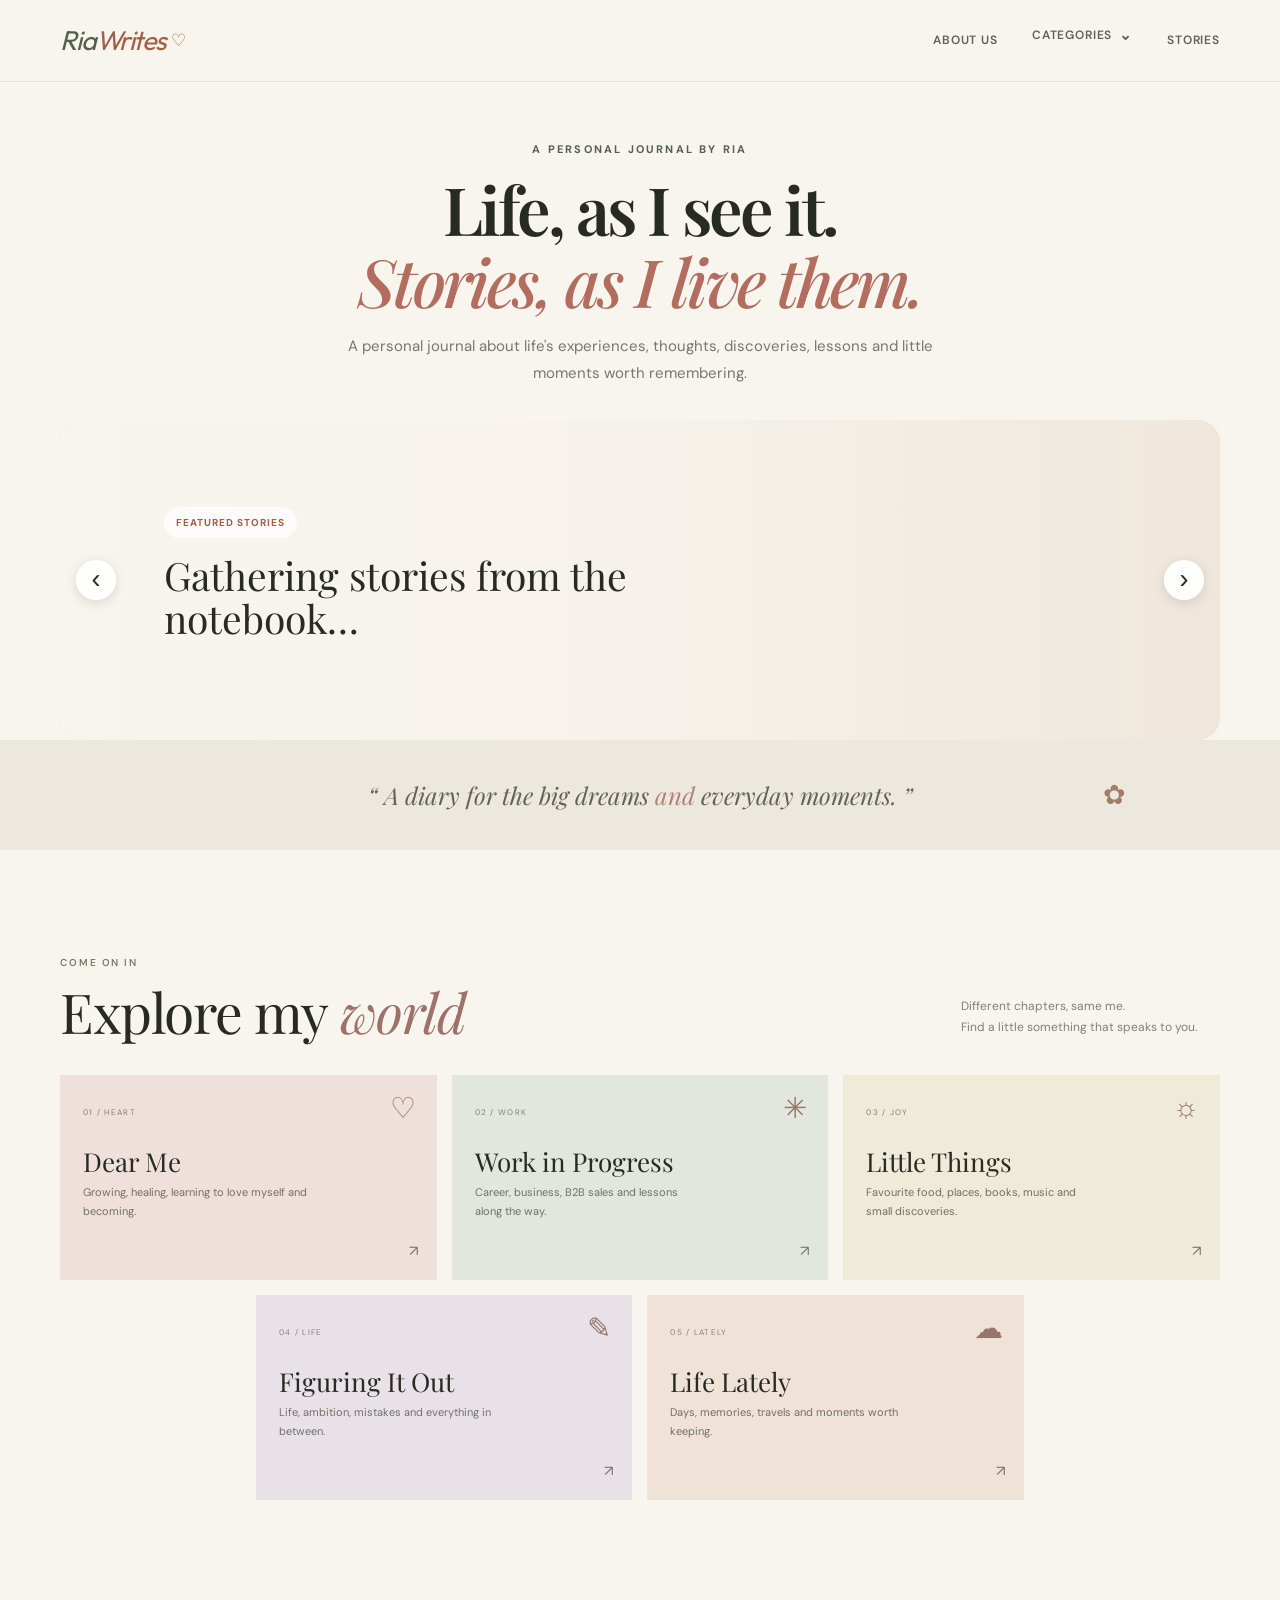
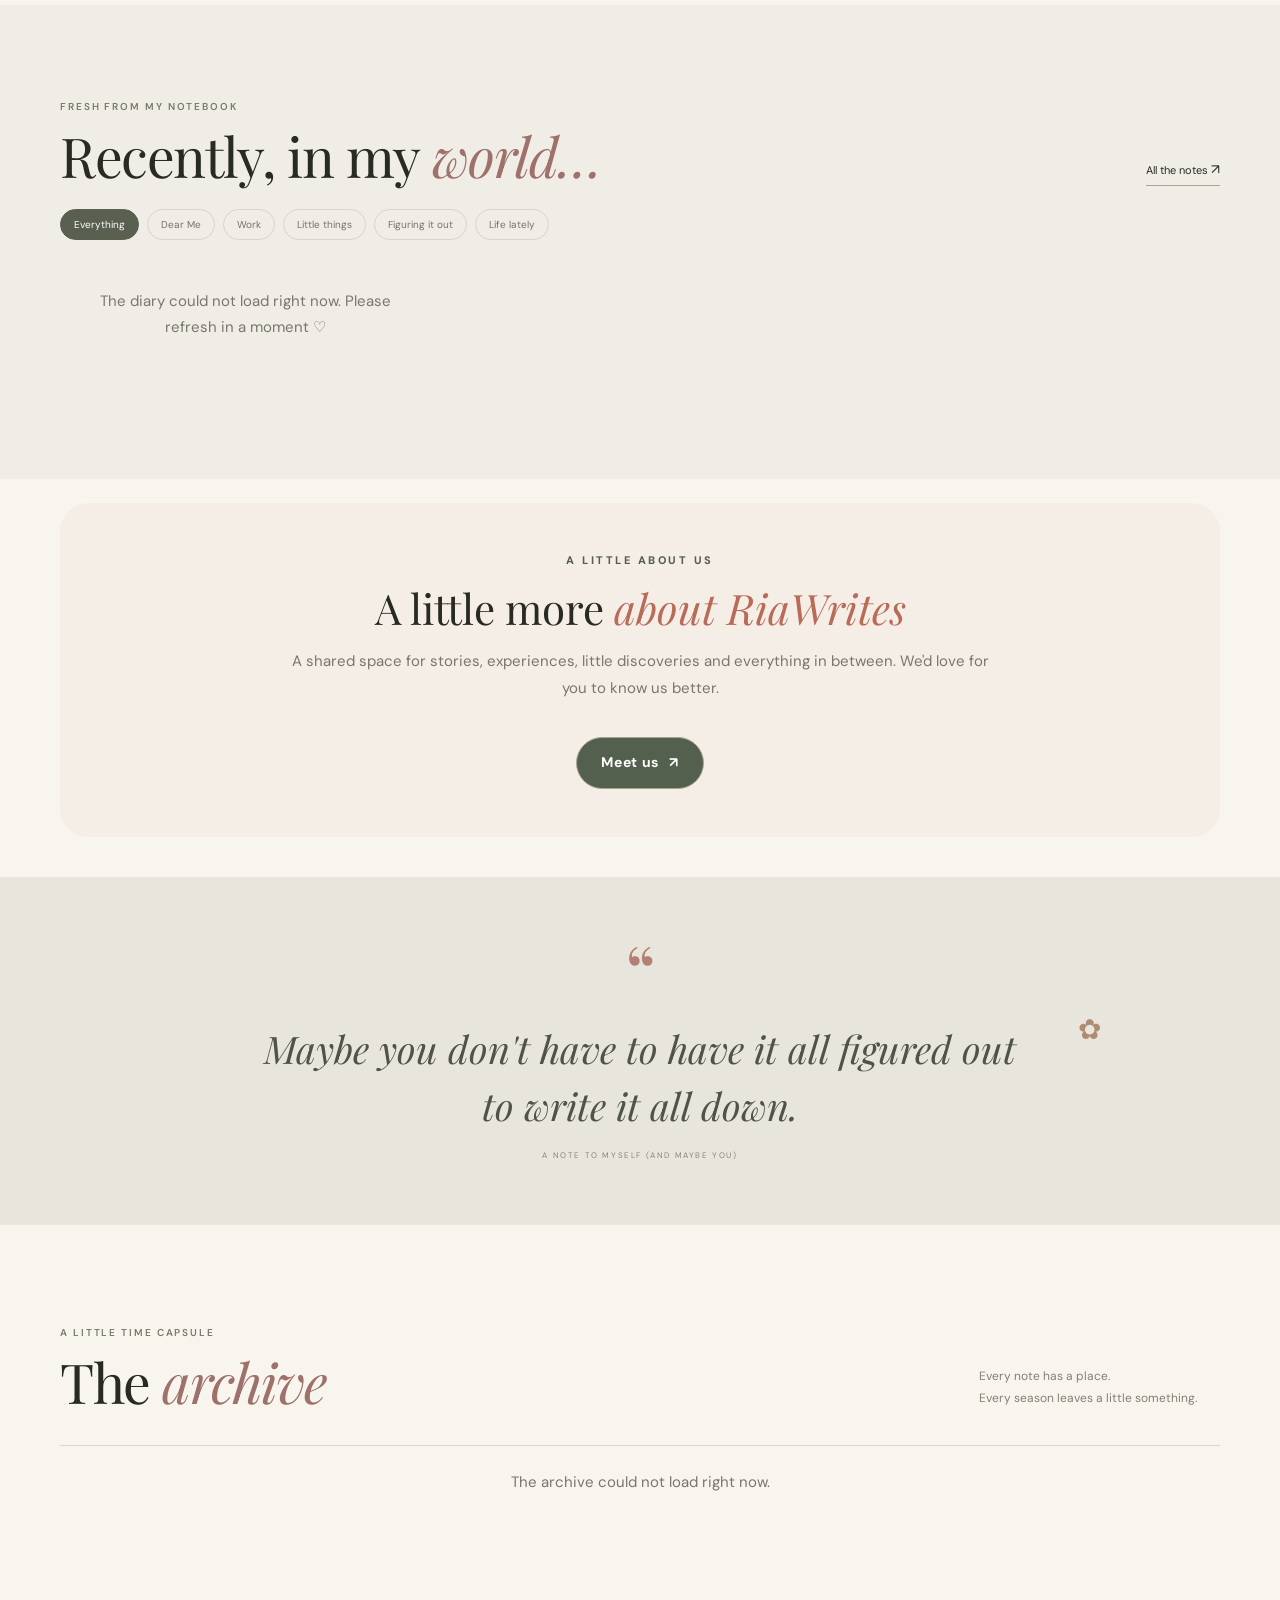
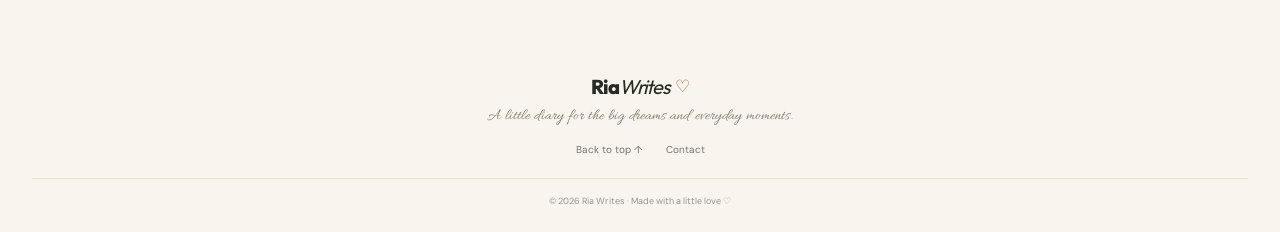
==== commit 36b87d8a: "Update index.html" ====
--- a/index.html
+++ b/index.html
@@ -122,96 +122,17 @@
 
  
  
-<section class="about-section about-editorial" id="about">
-  <div class="editorial-inner">
-
-    <div class="editorial-heading">
-      <div class="editorial-title">
-        The people<br>
-        behind <em>the screen</em>
-      </div>
-      <div class="editorial-accent">
-        <span></span><span></span>
-      </div>
-    </div>
-
-    <div class="editorial-layout">
-
-      <div class="editorial-people">
-
-        <article class="editorial-person">
-          <div class="editorial-number">01</div>
-          <div class="editorial-person-copy">
-            <h3>Ria</h3>
-            <p class="editorial-role">The Creative Mind</p>
-            <p>
-              I'm Ria, I collect what I'm learning, figuring
-              out, and eating — giving heart and stories to the everyday
-              moments that make life special.
-            </p>
-            <p>
-              I believe the little things often become the stories we
-              remember most. Whether it's a new experience, a thought
-              that stays with me, something worth sharing, or simply an
-              ordinary day, I find joy in putting it into words.
-              This space is where my thoughts find a home, one story at a time.
-            </p>
-          </div>
-        </article>
-
-        <article class="editorial-person">
-          <div class="editorial-number">02</div>
-          <div class="editorial-person-copy">
-            <h3>Surya</h3>
-            <p class="editorial-role">The Technical Mind</p>
-            <p>
-              I'm Surya, I take care of the digital architecture,
-              technology, and backend that bring this space to life.
-            </p>
-            <p>
-              While Ria fills these pages with stories, thoughts, and
-              experiences, I work behind the scenes to build and maintain
-              the space that brings them together. From the design to
-              the little details that make the website work, I enjoy
-              turning an idea into something people can experience.
-            </p>
-          </div>
-        </article>
-
-      </div>
-
-      <aside class="editorial-aside">
-        <p class="editorial-aside-heading">A little more<br>about us</p>
-        <div class="editorial-accent">
-          <span></span><span></span>
-        </div>
-
-        <p class="editorial-aside-intro">
-          RiaWrites is our shared space — a growing collection of
-          moments, ideas, lessons, discoveries, and pieces of everyday
-          life. A place where we can document experiences, share what
-          we learn, and keep the memories we never want to lose.
-        </p>
-
-        <p class="editorial-aside-note">
-          We're building this one story at a time, and we're glad
-          you've found your way here.
-        </p>
-
-        <div class="editorial-quote">
-          <span class="editorial-quote-mark">“</span>
-          <p>
-            She brings the stories to life.<br>
-            He builds the space that holds them.
-          </p>
-        </div>
-
-        <div class="editorial-welcome">
-          Welcome to RiaWrites. ♡
-        </div>
-      </aside>
-
-    </div>
+<section class="about-teaser wrap">
+  <div class="about-teaser-content">
+    <p class="eyebrow">A LITTLE ABOUT US</p>
+    <h2>A little more <em>about RiaWrites</em></h2>
+    <p>
+      A shared space for stories, experiences, little discoveries
+      and everything in between. We'd love for you to know us better.
+    </p>
+    <a class="button button-outline" href="about.html">
+      Meet us <span>↗</span>
+    </a>
   </div>
 </section>
 
--- a/styles.css
+++ b/styles.css
@@ -942,3 +942,349 @@
 }
 
 
+/* =========================================
+   RiaWrites — New hero and featured stories
+========================================= */
+
+.new-hero {
+  padding-top: 58px;
+}
+
+.new-hero-heading {
+  max-width: 900px;
+  margin: 0 auto 34px;
+  text-align: center;
+}
+
+.new-hero-heading .eyebrow {
+  margin-bottom: 14px;
+  color: var(--olive);
+  font-size: 11px;
+  font-weight: 700;
+  letter-spacing: .2em;
+}
+
+.new-hero-heading h1 {
+  margin: 0;
+  color: var(--ink);
+  font-family: var(--serif);
+  font-size: clamp(38px, 5.2vw, 68px);
+  font-weight: 600;
+  line-height: 1.08;
+  letter-spacing: -.045em;
+}
+
+.new-hero-heading h1 em {
+  color: #b36d5e;
+  font-weight: 500;
+}
+
+.new-hero-intro {
+  max-width: 650px;
+  margin: 17px auto 0;
+  color: var(--muted);
+  font-family: var(--sans);
+  font-size: 15px;
+  line-height: 1.75;
+}
+
+.featured-section {
+  margin: 0 auto;
+}
+
+.featured-carousel {
+  position: relative;
+  display: flex;
+  min-height: 320px;
+  align-items: center;
+  overflow: hidden;
+  padding: 42px 9%;
+  border-radius: 22px;
+  background: #eee5d9;
+  background-position: center;
+  background-size: cover;
+  isolation: isolate;
+  transition: background-image .3s ease;
+}
+
+.featured-carousel::before {
+  position: absolute;
+  z-index: -1;
+  inset: 0;
+  background: linear-gradient(
+    90deg,
+    rgba(248,245,239,.97) 0%,
+    rgba(248,245,239,.88) 42%,
+    rgba(248,245,239,.12) 100%
+  );
+  content: "";
+}
+
+.featured-content {
+  width: min(470px, 72%);
+  color: var(--ink);
+}
+
+.featured-content .eyebrow {
+  display: inline-block;
+  margin: 0 0 16px;
+  padding: 7px 12px;
+  border-radius: 30px;
+  background: rgba(255,255,255,.78);
+  color: #a45e43;
+  font-size: 10px;
+  font-weight: 700;
+  letter-spacing: .1em;
+}
+
+.featured-content h2 {
+  margin: 0 0 12px;
+  font-family: var(--serif);
+  font-size: clamp(26px, 3.2vw, 39px);
+  line-height: 1.12;
+}
+
+.featured-content p:not(.eyebrow) {
+  margin: 0 0 17px;
+  color: #55564e;
+  font-size: 14px;
+  line-height: 1.65;
+}
+
+.featured-read-link {
+  display: inline-block;
+  padding-bottom: 4px;
+  border-bottom: 1px solid currentColor;
+  color: var(--ink);
+  font-size: 13px;
+  font-weight: 700;
+}
+
+.featured-arrow {
+  position: absolute;
+  top: 50%;
+  z-index: 2;
+  display: grid;
+  width: 40px;
+  height: 40px;
+  place-items: center;
+  transform: translateY(-50%);
+  border: 0;
+  border-radius: 50%;
+  background: rgba(255,255,255,.9);
+  box-shadow: 0 3px 12px rgba(0,0,0,.12);
+  color: var(--ink);
+  font-size: 27px;
+  cursor: pointer;
+}
+
+.featured-prev {
+  left: 16px;
+}
+
+.featured-next {
+  right: 16px;
+}
+
+.featured-dots {
+  position: absolute;
+  bottom: 17px;
+  left: 50%;
+  display: flex;
+  gap: 9px;
+  transform: translateX(-50%);
+}
+
+.featured-dot {
+  width: 11px;
+  height: 11px;
+  padding: 0;
+  border: 0;
+  border-radius: 50%;
+  background: rgba(83,96,78,.28);
+  cursor: pointer;
+}
+
+.featured-dot.active {
+  background: var(--olive);
+}
+
+@media (max-width: 760px) {
+  .new-hero {
+    padding-top: 38px;
+  }
+
+  .new-hero-heading {
+    margin-bottom: 25px;
+  }
+
+  .new-hero-heading h1 {
+    font-size: clamp(35px, 8vw, 49px);
+  }
+
+  .new-hero-intro {
+    max-width: 520px;
+    font-size: 13px;
+  }
+
+  .featured-carousel {
+    min-height: 300px;
+    padding: 35px 9%;
+    border-radius: 17px;
+  }
+
+  .featured-content {
+    width: 85%;
+  }
+
+  .featured-content h2 {
+    font-size: 29px;
+  }
+
+  .featured-content p:not(.eyebrow) {
+    font-size: 13px;
+  }
+
+  .featured-arrow {
+    width: 34px;
+    height: 34px;
+    font-size: 23px;
+  }
+
+  .featured-prev {
+    left: 8px;
+  }
+
+  .featured-next {
+    right: 8px;
+  }
+}
+
+@media (max-width: 480px) {
+  .new-hero-heading h1 {
+    font-size: 36px;
+  }
+
+  .featured-carousel {
+    min-height: 340px;
+    padding: 28px 25px 48px;
+  }
+
+  .featured-content {
+    width: 100%;
+  }
+
+  .featured-content h2 {
+    font-size: 27px;
+  }
+}
+
+@media (prefers-reduced-motion: reduce) {
+  .featured-carousel,
+  .featured-arrow,
+  .featured-dot {
+    transition: none;
+  }
+}
+
+.featured-pause {
+  position: absolute;
+  right: 18px;
+  bottom: 15px;
+  z-index: 3;
+  width: 30px;
+  height: 30px;
+  border: 1px solid rgba(83, 96, 78, .3);
+  border-radius: 50%;
+  background: rgba(255, 255, 255, .85);
+  color: var(--olive);
+  font-size: 13px;
+  cursor: pointer;
+}
+
+.featured-content.is-entering {
+  animation: featuredFadeIn .35s ease both;
+}
+
+@keyframes featuredFadeIn {
+  from {
+    opacity: 0;
+    transform: translateX(18px);
+  }
+  to {
+    opacity: 1;
+    transform: translateX(0);
+  }
+}
+
+
+/* Homepage About Us teaser */
+.about-teaser {
+  margin: 24px auto 40px;
+  padding: 48px 40px;
+  background: #f5eee7;
+  border-radius: 28px;
+  text-align: center;
+}
+
+.about-teaser-content {
+  max-width: 720px;
+  margin: 0 auto;
+}
+
+.about-teaser .eyebrow {
+  color: #53604e;
+  font-size: 11px;
+  font-weight: 800;
+  letter-spacing: 2.5px;
+  text-transform: uppercase;
+  margin-bottom: 14px;
+}
+
+.about-teaser h2 {
+  color: #282a24;
+  font-size: clamp(30px, 4vw, 42px);
+  line-height: 1.15;
+  margin: 0 0 16px;
+}
+
+.about-teaser h2 em {
+  color: #b96b58;
+}
+
+.about-teaser-content > p:not(.eyebrow) {
+  color: #77776c;
+  font-size: 15px;
+  line-height: 1.8;
+  margin: 0 auto 24px;
+}
+
+.about-teaser .button {
+  display: inline-flex;
+  align-items: center;
+  gap: 10px;
+  padding: 13px 24px;
+  border-radius: 30px;
+  background: #53604e;
+  color: #fff;
+  text-decoration: none;
+  font-size: 14px;
+  font-weight: 700;
+  transition: background .2s ease, transform .2s ease;
+}
+
+.about-teaser .button:hover {
+  background: #414c3c;
+  transform: translateY(-2px);
+}
+
+@media (max-width: 600px) {
+  .about-teaser {
+    margin: 20px 16px 32px;
+    padding: 36px 22px;
+  }
+
+  .about-teaser h2 {
+    font-size: 30px;
+  }
+}
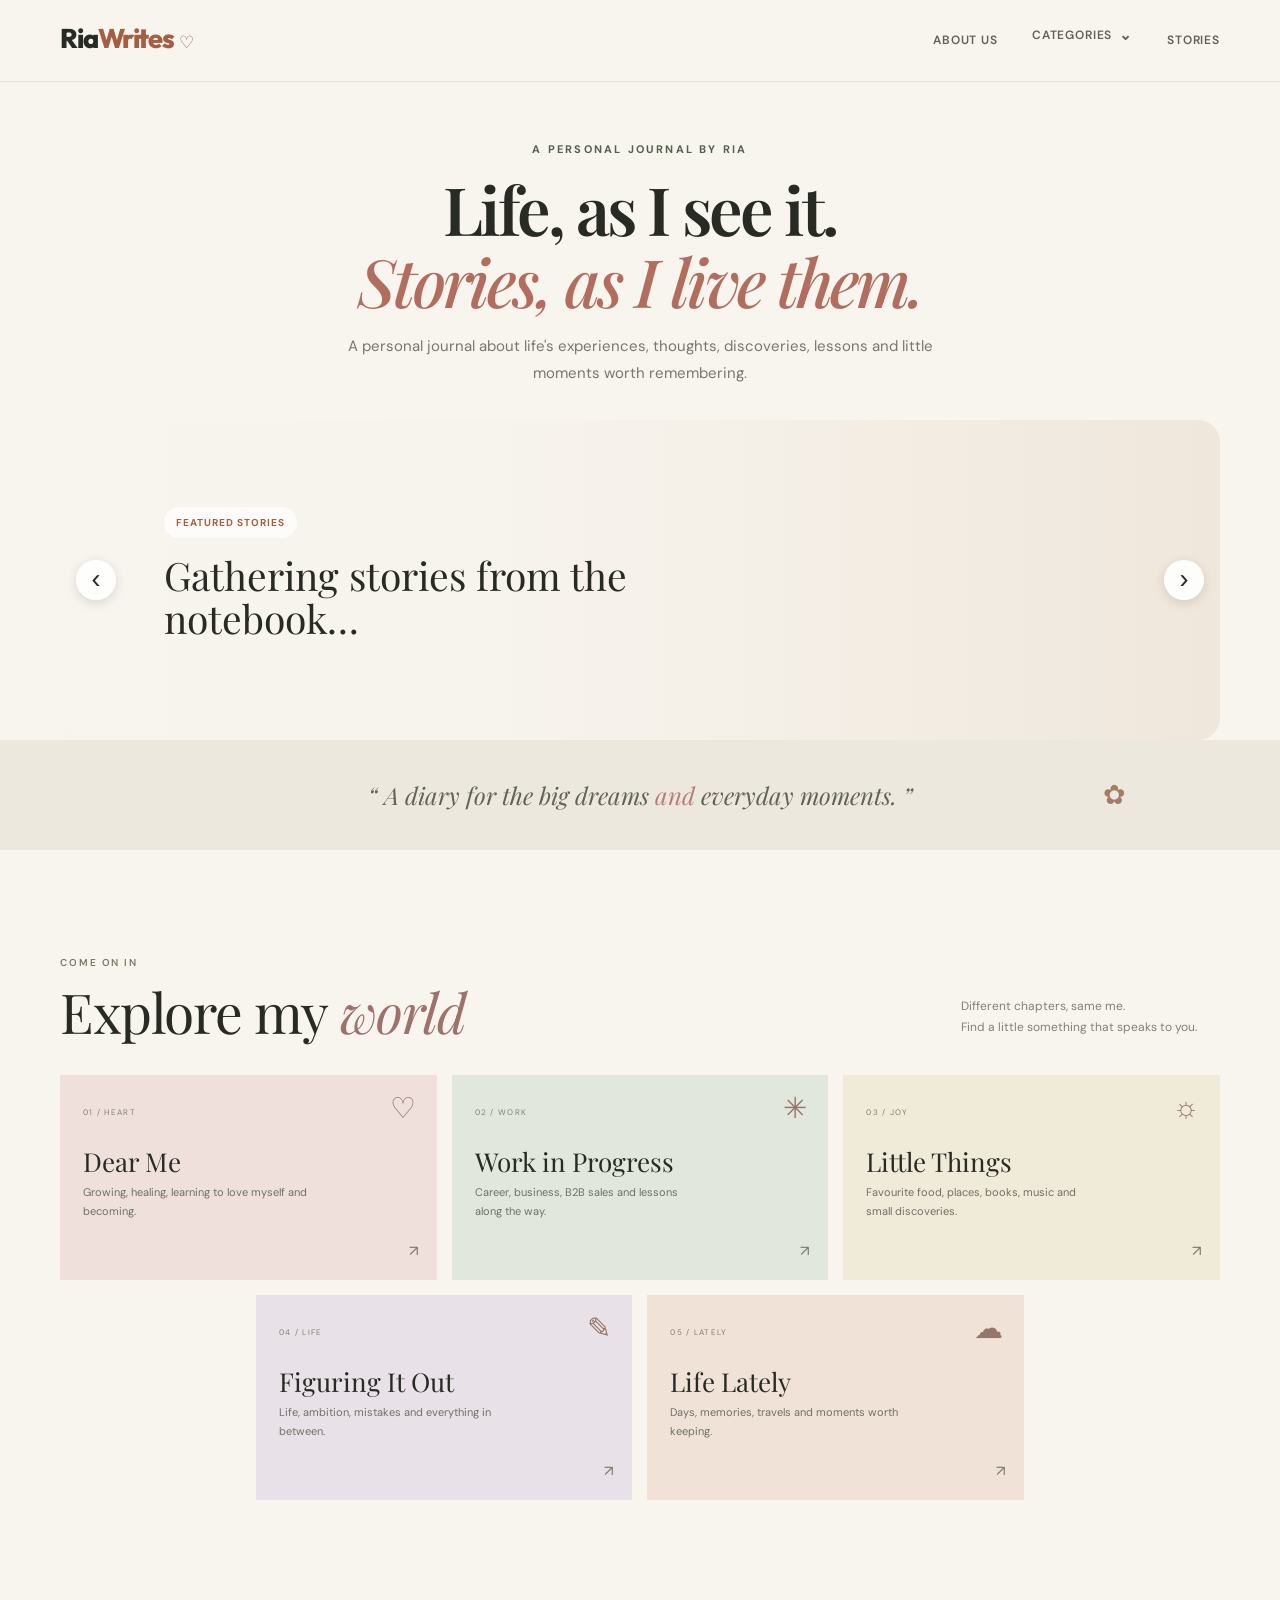
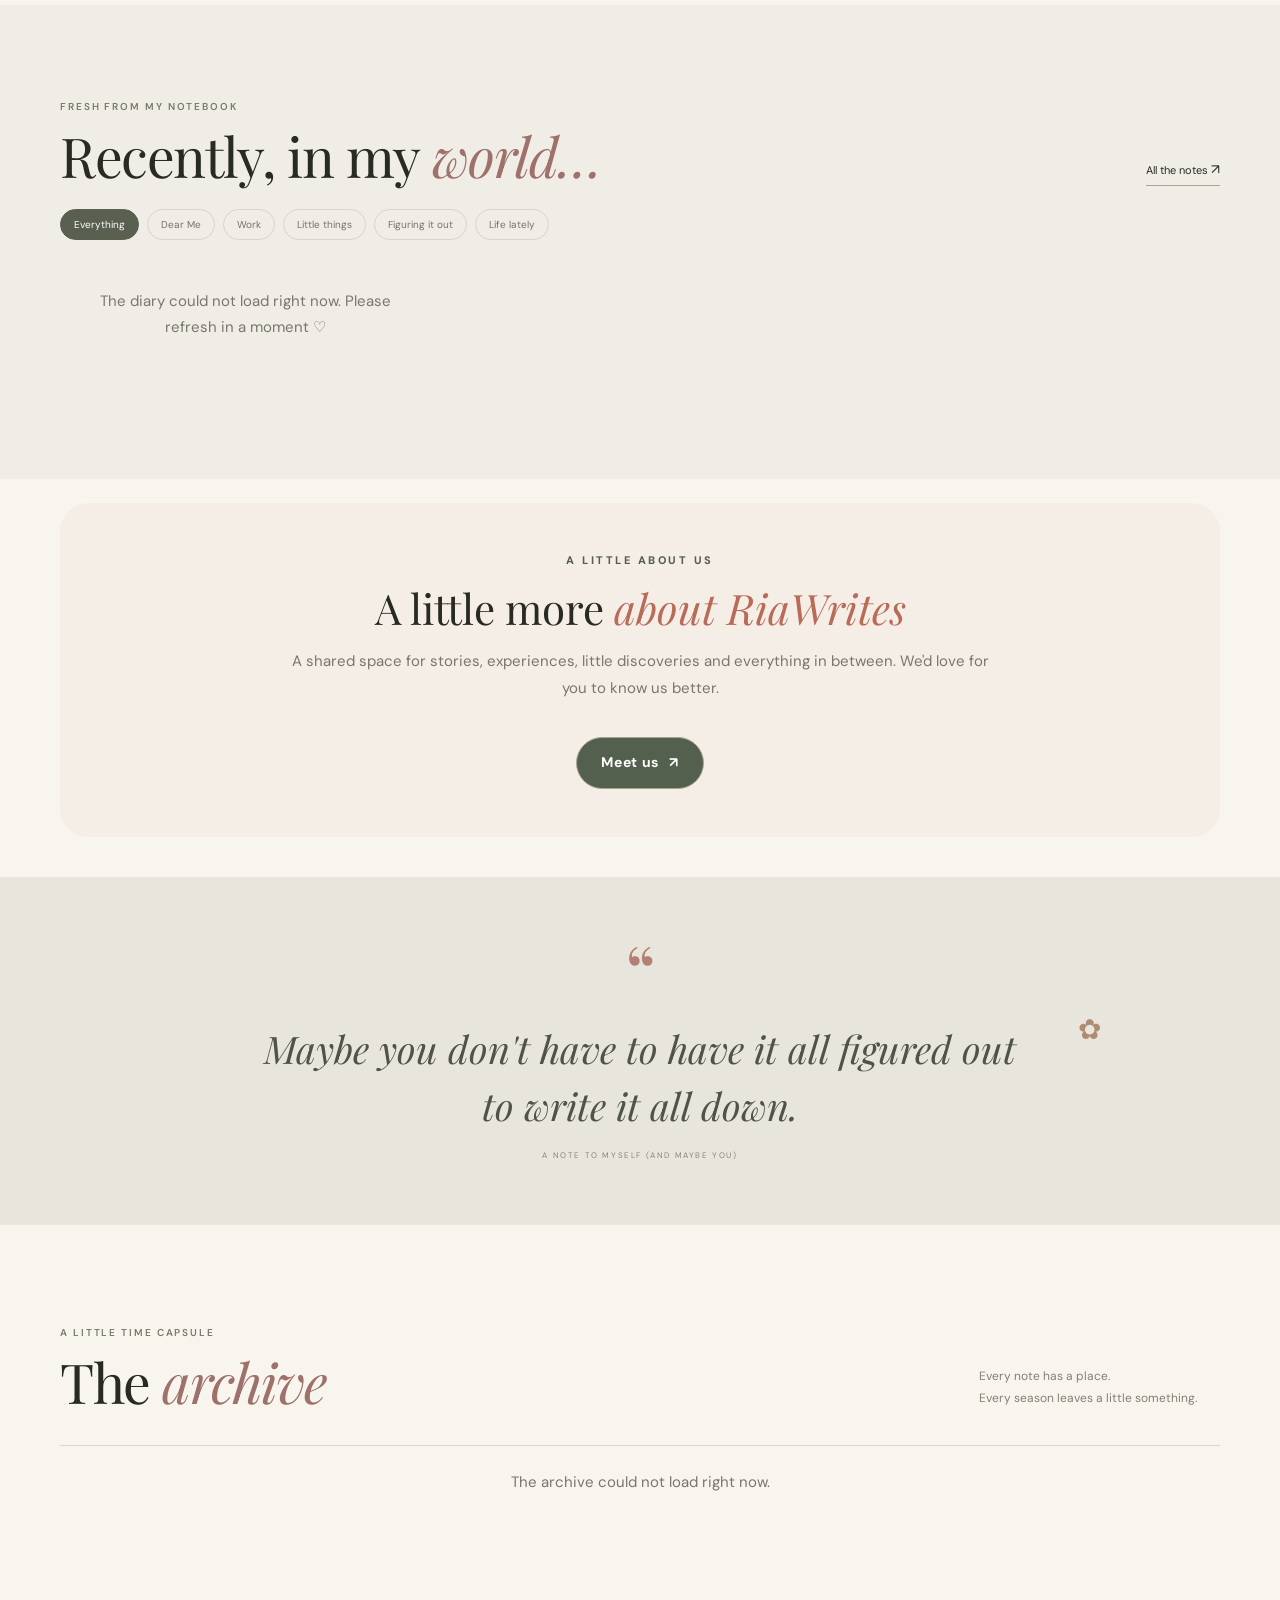
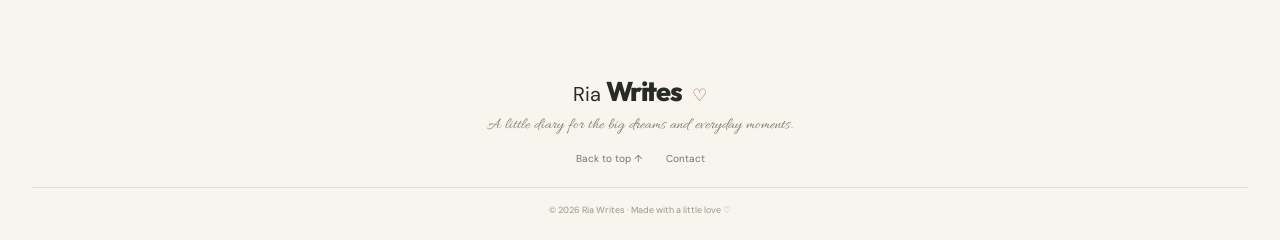
==== commit 11105d82: "Update index.html" ====
--- a/index.html
+++ b/index.html
@@ -35,7 +35,7 @@
   </button>
 
   <nav class="nav-links" aria-label="Main navigation">
-    <a href="#about">About Us</a>
+<a href="about.html">About Us</a>
 
     <div class="nav-dropdown">
       <button class="nav-dropdown-toggle" type="button"
--- a/styles.css
+++ b/styles.css
@@ -1,9 +1,9 @@
 :root{--paper:#f8f5ef;--paper2:#f0ece3;--ink:#282a24;--muted:#77776c;--rose:#e8c9c5;--sage:#dce4d7;--olive:#53604e;--serif:'Playfair Display',Georgia,serif;--sans:'DM Sans',Arial,sans-serif;--script:'Allura',cursive;--max:1160px}*{box-sizing:border-box}html {
   scroll-behavior: smooth;
   scroll-padding-top: 80px;
-}body{margin:0;background:var(--paper);color:var(--ink);font-family:var(--sans);font-size:15px;line-height:1.7}a{color:inherit;text-decoration:none}img{display:block;width:100%;height:100%;object-fit:cover}.wrap{width:min(var(--max),calc(100% - 64px));margin-inline:auto}.site-header{height:82px;padding:0 max(32px,calc((100vw - var(--max))/2));display:flex;align-items:center;justify-content:space-between;border-bottom:1px solid #e8e2d8}.wordmark{font-family:var(--serif);font-size:23px;font-weight:600;letter-spacing:-.7px}.wordmark span{font-weight:400;font-style:italic}.wordmark i{font-family:var(--sans);font-size:14px;font-style:normal;color:#aa746f}.nav-links{display:flex;gap:37px;font-size:12px;letter-spacing:.07em;text-transform:uppercase;color:#5f6057}.nav-links a:hover,.footer-links a:hover{color:#a66d69}.header-note{font-family:var(--script);font-size:23px;color:#846a5c}.header-note span{font-family:var(--sans);font-size:13px}.menu-toggle{display:none}.hero{min-height:600px;position:relative;display:grid;grid-template-columns:1fr 1fr;align-items:center;padding-top:54px;padding-bottom:78px}.hero-copy{position:relative;z-index:2;padding:28px 0 0 5%}.eyebrow{font-size:10px;letter-spacing:.19em;font-weight:600;color:#777b68;margin:0 0 18px}.tiny-flower{color:#b88078;font-size:15px;margin-right:8px}h1,h2,h3,p{margin-top:0}h1,h2,h3{font-family:var(--serif);font-weight:400;line-height:1.13}h1{font-size:clamp(54px,6.4vw,83px);letter-spacing:-2.7px;margin-bottom:24px}h1 em,h2 em{font-weight:400;color:#9e716b}.hero-intro{max-width:420px;color:#6b6b60;font-size:14px;line-height:1.9}.hero-actions{display:flex;align-items:center;gap:25px;margin-top:30px}.button{display:inline-flex;align-items:center;gap:24px;padding:13px 18px;font-size:11px;letter-spacing:.045em}.button-dark{background:#454d40;color:#fff}.button-dark:hover{background:#30372c}.button span,.text-link span{font-size:14px}.text-link{font-size:11px;border-bottom:1px solid #aaa391;padding-bottom:3px}.hero-signature{font-family:var(--script);font-size:28px;color:#9d746b;margin-top:24px;transform:rotate(-4deg);width:max-content}.hero-art{height:440px;position:relative;margin:12px 9% 0 1%}.art-frame{position:absolute;inset:10px 18px 10px 42px;overflow:hidden;transform:rotate(2deg);box-shadow:0 18px 45px #4238221a}.art-frame img{filter:saturate(.78);object-position:center}.photo-label{position:absolute;bottom:23px;left:1px;background:#f7f2e9ed;padding:12px 18px 13px;transform:rotate(-4deg);box-shadow:0 4px 12px #0000000c}.photo-label span,.photo-label strong{display:block}.photo-label span{font:12px var(--script);color:#797469}.photo-label strong{font:17px var(--serif);font-weight:400}.sun-doodle{position:absolute;top:2px;right:3px;color:#b5866c;font-size:48px}.art-heart{position:absolute;right:18px;bottom:-17px;font:45px var(--script);color:#9c6a65;transform:rotate(15deg)}.hero-bottom{position:absolute;bottom:22px;left:5%;right:5%;display:flex;align-items:center;gap:15px;color:#939084;font-size:9px;letter-spacing:.16em}.hero-bottom .line{height:1px;background:#ded8cb;flex:1}.intro-strip{min-height:110px;background:#ece8de;display:flex;align-items:center;justify-content:center;position:relative;text-align:center;padding:20px}.intro-strip p{font:italic 24px var(--serif);margin:0;color:#626453}.intro-strip p span{color:#b37e76}.strip-flower{position:absolute;right:12%;font-size:27px;color:#a47c65}.world{padding-top:104px;padding-bottom:105px}.section-heading{display:flex;justify-content:space-between;align-items:end;margin-bottom:33px}.section-heading .eyebrow{margin-bottom:9px}.section-heading h2,.about-copy h2,.newsletter h2{font-size:clamp(38px,4.4vw,55px);letter-spacing:-1.4px;margin-bottom:0}.section-aside{font-size:12px;color:#818074;line-height:1.8;margin:0 2% 3px 0}.category-grid{display:grid;grid-template-columns:repeat(6,1fr);gap:15px}.category-card{position:relative;grid-column:span 2;min-height:205px;padding:23px 23px 20px;transition:transform .25s,box-shadow .25s}.category-card:nth-child(4){grid-column:2 / span 2}.category-card:nth-child(5){grid-column:4 / span 2}.category-card:hover{transform:translateY(-4px);box-shadow:0 10px 28px #39382b10}.card-rose{background:#efe0dc}.card-sage{background:#e1e7dd}.card-butter{background:#f0ead8}.card-lilac{background:#e8e2e8}.card-peach{background:#f1e2d8}.card-number{font-size:8px;letter-spacing:.16em;color:#828071}.category-icon{position:absolute;right:21px;top:16px;font:29px var(--script);color:#95766a}.category-card h3{font-size:26px;margin:23px 0 7px}.category-card p{font-size:11px;color:#6f7066;max-width:230px;margin-bottom:0;line-height:1.7}.card-arrow{position:absolute;right:19px;bottom:16px;font-size:15px;color:#777869}.latest-section{background:#f0ede6;padding:93px 0 100px}.latest-heading{margin-bottom:23px}.filter-row{display:flex;gap:8px;flex-wrap:wrap;margin-bottom:25px}.filter{font:10px var(--sans);color:#74746b;background:transparent;border:1px solid #d9d4c8;padding:8px 13px;cursor:pointer;border-radius:30px}.filter:hover,.filter.active{color:#fff;background:#59604f;border-color:#59604f}.post-grid{display:grid;grid-template-columns:repeat(3,1fr);gap:25px}.post-card{min-width:0}.post-image{height:245px;display:block;position:relative;overflow:hidden;background:#e2ded2}.post-image img{transition:transform .45s;filter:saturate(.8)}.post-image:hover img{transform:scale(1.04)}.image-stamp{position:absolute;left:13px;top:13px;background:#f8f5efed;color:#495143;font-size:8px;letter-spacing:.13em;padding:10px 11px;line-height:1.5;text-align:center}.post-meta{font-size:8px;letter-spacing:.13em;color:#858276;margin:19px 0 9px}.post-meta span{padding:0 5px;color:#ad877a}.post-card h3{font-size:24px;margin-bottom:7px}.post-description{font-size:11px;color:#77776c;margin-bottom:12px}.read-more{font-size:10px;border-bottom:1px solid #b8b1a2;padding-bottom:3px}.read-more span{padding-left:8px}.empty-state{text-align:center;color:#77776c;padding:30px}.about-section{padding-top:112px;padding-bottom:114px;display:grid;grid-template-columns:.85fr 1fr;gap:10%;align-items:center}.about-photo{height:430px;position:relative;margin-left:14%}.about-photo img{filter:saturate(.72);object-position:center 30%}.photo-caption{position:absolute;bottom:17px;right:-28px;background:#f8f5efed;padding:11px 16px;font:19px var(--script);color:#846a5c;transform:rotate(3deg)}.about-copy{position:relative;padding:12px 4% 8px 0}.about-copy .eyebrow{margin-bottom:12px}.about-copy h2{margin-bottom:23px}.about-copy>p:not(.eyebrow){font-size:12px;line-height:1.95;color:#707066;max-width:470px}.about-copy .about-lede{font-family:var(--serif);font-size:19px!important;line-height:1.6!important;color:#45483f!important}.button-outline{border:1px solid #a8a394;margin-top:11px;padding:11px 17px}.button-outline:hover{background:#e9e5da}.about-squiggle{position:absolute;right:9%;bottom:-31px;color:#9a746b;font:29px var(--script);transform:rotate(-9deg)}.quote-section{background:#e8e6dc;text-align:center;position:relative;padding:71px 20px 63px}.quote-mark{font:75px var(--serif);line-height:.6;color:#b47f75}.quote-section blockquote{font:italic clamp(25px,3.2vw,38px)/1.5 var(--serif);margin:10px 0 15px;color:#505347}.quote-section>p{font-size:8px;letter-spacing:.2em;color:#878477;margin:0}.quote-flower{position:absolute;right:14%;top:37%;font-size:28px;color:#ae8c72}.archive-section{padding-top:99px;padding-bottom:105px}.archive-list{border-top:1px solid #dcd6ca}.archive-list>a{display:grid;grid-template-columns:1fr 3fr 1fr;align-items:center;padding:18px 10px;border-bottom:1px solid #dcd6ca;font-family:var(--serif);font-size:19px}.archive-list>a:hover{background:#f1ede5}.archive-list small{font:italic 12px var(--serif);color:#89877b;padding-left:10px}.archive-count{text-align:right;font:9px var(--sans);letter-spacing:.13em;color:#888679}.future-link{opacity:.65}.newsletter{background:#dfe5da;padding:78px 24px 83px;text-align:center}.newsletter-inner{max-width:510px;margin:auto;position:relative}.newsletter-flower{font-size:30px;color:#9e826a}.newsletter .eyebrow{margin:8px 0 10px}.newsletter h2{font-size:42px}.newsletter-inner>p:not(.eyebrow){font-size:12px;color:#73766b;margin:13px 0 22px}.signup-form{display:flex;border-bottom:1px solid #92968a;max-width:410px;margin:auto}.signup-form input{flex:1;min-width:0;border:0;background:transparent;padding:12px 4px;font:11px var(--sans);outline:none;color:var(--ink)}.signup-form button{border:0;background:transparent;font:10px var(--sans);cursor:pointer;padding:10px 4px;color:#485344}.signup-form button span{padding-left:10px}.signup-form:focus-within{border-color:#535c4b}.form-note{font-size:9px;color:#85877c;display:block;margin-top:11px}.form-success{color:#52614c;font-size:12px;margin:14px 0 0}.site-footer{padding:37px 32px 22px;text-align:center}.site-footer .wordmark{font-size:20px}.site-footer>p{font:16px var(--script);color:#827b6c;margin:4px 0 15px}.footer-links{display:flex;justify-content:center;gap:23px;font-size:10px;color:#74746b;margin-bottom:20px}.site-footer>small{display:block;border-top:1px solid #e5dfd4;padding-top:15px;color:#9a968a;font-size:9px}.sr-only{position:absolute;width:1px;height:1px;padding:0;margin:-1px;overflow:hidden;clip:rect(0,0,0,0);white-space:nowrap;border:0}
+}body{margin:0;background:var(--paper);color:var(--ink);font-family:var(--sans);font-size:15px;line-height:1.7}a{color:inherit;text-decoration:none}img{display:block;width:100%;height:100%;object-fit:cover}.wrap{width:min(var(--max),calc(100% - 64px));margin-inline:auto}.site-header{height:82px;padding:0 max(32px,calc((100vw - var(--max))/2));display:flex;align-items:center;justify-content:space-between;border-bottom:1px solid #e8e2d8}wordmark span{font-family:var(--serif);font-size:23px;font-weight:600;letter-spacing:-.7px}wordmark span span{font-weight:400;font-style:italic}wordmark span i{font-family:var(--sans);font-size:14px;font-style:normal;color:#aa746f}.nav-links{display:flex;gap:37px;font-size:12px;letter-spacing:.07em;text-transform:uppercase;color:#5f6057}.nav-links a:hover,.footer-links a:hover{color:#a66d69}.header-note{font-family:var(--script);font-size:23px;color:#846a5c}.header-note span{font-family:var(--sans);font-size:13px}.menu-toggle{display:none}.hero{min-height:600px;position:relative;display:grid;grid-template-columns:1fr 1fr;align-items:center;padding-top:54px;padding-bottom:78px}.hero-copy{position:relative;z-index:2;padding:28px 0 0 5%}.eyebrow{font-size:10px;letter-spacing:.19em;font-weight:600;color:#777b68;margin:0 0 18px}.tiny-flower{color:#b88078;font-size:15px;margin-right:8px}h1,h2,h3,p{margin-top:0}h1,h2,h3{font-family:var(--serif);font-weight:400;line-height:1.13}h1{font-size:clamp(54px,6.4vw,83px);letter-spacing:-2.7px;margin-bottom:24px}h1 em,h2 em{font-weight:400;color:#9e716b}.hero-intro{max-width:420px;color:#6b6b60;font-size:14px;line-height:1.9}.hero-actions{display:flex;align-items:center;gap:25px;margin-top:30px}.button{display:inline-flex;align-items:center;gap:24px;padding:13px 18px;font-size:11px;letter-spacing:.045em}.button-dark{background:#454d40;color:#fff}.button-dark:hover{background:#30372c}.button span,.text-link span{font-size:14px}.text-link{font-size:11px;border-bottom:1px solid #aaa391;padding-bottom:3px}.hero-signature{font-family:var(--script);font-size:28px;color:#9d746b;margin-top:24px;transform:rotate(-4deg);width:max-content}.hero-art{height:440px;position:relative;margin:12px 9% 0 1%}.art-frame{position:absolute;inset:10px 18px 10px 42px;overflow:hidden;transform:rotate(2deg);box-shadow:0 18px 45px #4238221a}.art-frame img{filter:saturate(.78);object-position:center}.photo-label{position:absolute;bottom:23px;left:1px;background:#f7f2e9ed;padding:12px 18px 13px;transform:rotate(-4deg);box-shadow:0 4px 12px #0000000c}.photo-label span,.photo-label strong{display:block}.photo-label span{font:12px var(--script);color:#797469}.photo-label strong{font:17px var(--serif);font-weight:400}.sun-doodle{position:absolute;top:2px;right:3px;color:#b5866c;font-size:48px}.art-heart{position:absolute;right:18px;bottom:-17px;font:45px var(--script);color:#9c6a65;transform:rotate(15deg)}.hero-bottom{position:absolute;bottom:22px;left:5%;right:5%;display:flex;align-items:center;gap:15px;color:#939084;font-size:9px;letter-spacing:.16em}.hero-bottom .line{height:1px;background:#ded8cb;flex:1}.intro-strip{min-height:110px;background:#ece8de;display:flex;align-items:center;justify-content:center;position:relative;text-align:center;padding:20px}.intro-strip p{font:italic 24px var(--serif);margin:0;color:#626453}.intro-strip p span{color:#b37e76}.strip-flower{position:absolute;right:12%;font-size:27px;color:#a47c65}.world{padding-top:104px;padding-bottom:105px}.section-heading{display:flex;justify-content:space-between;align-items:end;margin-bottom:33px}.section-heading .eyebrow{margin-bottom:9px}.section-heading h2,.about-copy h2,.newsletter h2{font-size:clamp(38px,4.4vw,55px);letter-spacing:-1.4px;margin-bottom:0}.section-aside{font-size:12px;color:#818074;line-height:1.8;margin:0 2% 3px 0}.category-grid{display:grid;grid-template-columns:repeat(6,1fr);gap:15px}.category-card{position:relative;grid-column:span 2;min-height:205px;padding:23px 23px 20px;transition:transform .25s,box-shadow .25s}.category-card:nth-child(4){grid-column:2 / span 2}.category-card:nth-child(5){grid-column:4 / span 2}.category-card:hover{transform:translateY(-4px);box-shadow:0 10px 28px #39382b10}.card-rose{background:#efe0dc}.card-sage{background:#e1e7dd}.card-butter{background:#f0ead8}.card-lilac{background:#e8e2e8}.card-peach{background:#f1e2d8}.card-number{font-size:8px;letter-spacing:.16em;color:#828071}.category-icon{position:absolute;right:21px;top:16px;font:29px var(--script);color:#95766a}.category-card h3{font-size:26px;margin:23px 0 7px}.category-card p{font-size:11px;color:#6f7066;max-width:230px;margin-bottom:0;line-height:1.7}.card-arrow{position:absolute;right:19px;bottom:16px;font-size:15px;color:#777869}.latest-section{background:#f0ede6;padding:93px 0 100px}.latest-heading{margin-bottom:23px}.filter-row{display:flex;gap:8px;flex-wrap:wrap;margin-bottom:25px}.filter{font:10px var(--sans);color:#74746b;background:transparent;border:1px solid #d9d4c8;padding:8px 13px;cursor:pointer;border-radius:30px}.filter:hover,.filter.active{color:#fff;background:#59604f;border-color:#59604f}.post-grid{display:grid;grid-template-columns:repeat(3,1fr);gap:25px}.post-card{min-width:0}.post-image{height:245px;display:block;position:relative;overflow:hidden;background:#e2ded2}.post-image img{transition:transform .45s;filter:saturate(.8)}.post-image:hover img{transform:scale(1.04)}.image-stamp{position:absolute;left:13px;top:13px;background:#f8f5efed;color:#495143;font-size:8px;letter-spacing:.13em;padding:10px 11px;line-height:1.5;text-align:center}.post-meta{font-size:8px;letter-spacing:.13em;color:#858276;margin:19px 0 9px}.post-meta span{padding:0 5px;color:#ad877a}.post-card h3{font-size:24px;margin-bottom:7px}.post-description{font-size:11px;color:#77776c;margin-bottom:12px}.read-more{font-size:10px;border-bottom:1px solid #b8b1a2;padding-bottom:3px}.read-more span{padding-left:8px}.empty-state{text-align:center;color:#77776c;padding:30px}.about-section{padding-top:112px;padding-bottom:114px;display:grid;grid-template-columns:.85fr 1fr;gap:10%;align-items:center}.about-photo{height:430px;position:relative;margin-left:14%}.about-photo img{filter:saturate(.72);object-position:center 30%}.photo-caption{position:absolute;bottom:17px;right:-28px;background:#f8f5efed;padding:11px 16px;font:19px var(--script);color:#846a5c;transform:rotate(3deg)}.about-copy{position:relative;padding:12px 4% 8px 0}.about-copy .eyebrow{margin-bottom:12px}.about-copy h2{margin-bottom:23px}.about-copy>p:not(.eyebrow){font-size:12px;line-height:1.95;color:#707066;max-width:470px}.about-copy .about-lede{font-family:var(--serif);font-size:19px!important;line-height:1.6!important;color:#45483f!important}.button-outline{border:1px solid #a8a394;margin-top:11px;padding:11px 17px}.button-outline:hover{background:#e9e5da}.about-squiggle{position:absolute;right:9%;bottom:-31px;color:#9a746b;font:29px var(--script);transform:rotate(-9deg)}.quote-section{background:#e8e6dc;text-align:center;position:relative;padding:71px 20px 63px}.quote-mark{font:75px var(--serif);line-height:.6;color:#b47f75}.quote-section blockquote{font:italic clamp(25px,3.2vw,38px)/1.5 var(--serif);margin:10px 0 15px;color:#505347}.quote-section>p{font-size:8px;letter-spacing:.2em;color:#878477;margin:0}.quote-flower{position:absolute;right:14%;top:37%;font-size:28px;color:#ae8c72}.archive-section{padding-top:99px;padding-bottom:105px}.archive-list{border-top:1px solid #dcd6ca}.archive-list>a{display:grid;grid-template-columns:1fr 3fr 1fr;align-items:center;padding:18px 10px;border-bottom:1px solid #dcd6ca;font-family:var(--serif);font-size:19px}.archive-list>a:hover{background:#f1ede5}.archive-list small{font:italic 12px var(--serif);color:#89877b;padding-left:10px}.archive-count{text-align:right;font:9px var(--sans);letter-spacing:.13em;color:#888679}.future-link{opacity:.65}.newsletter{background:#dfe5da;padding:78px 24px 83px;text-align:center}.newsletter-inner{max-width:510px;margin:auto;position:relative}.newsletter-flower{font-size:30px;color:#9e826a}.newsletter .eyebrow{margin:8px 0 10px}.newsletter h2{font-size:42px}.newsletter-inner>p:not(.eyebrow){font-size:12px;color:#73766b;margin:13px 0 22px}.signup-form{display:flex;border-bottom:1px solid #92968a;max-width:410px;margin:auto}.signup-form input{flex:1;min-width:0;border:0;background:transparent;padding:12px 4px;font:11px var(--sans);outline:none;color:var(--ink)}.signup-form button{border:0;background:transparent;font:10px var(--sans);cursor:pointer;padding:10px 4px;color:#485344}.signup-form button span{padding-left:10px}.signup-form:focus-within{border-color:#535c4b}.form-note{font-size:9px;color:#85877c;display:block;margin-top:11px}.form-success{color:#52614c;font-size:12px;margin:14px 0 0}.site-footer{padding:37px 32px 22px;text-align:center}.site-footer {font-size:20px}.site-footer>p{font:16px var(--script);color:#827b6c;margin:4px 0 15px}.footer-links{display:flex;justify-content:center;gap:23px;font-size:10px;color:#74746b;margin-bottom:20px}.site-footer>small{display:block;border-top:1px solid #e5dfd4;padding-top:15px;color:#9a968a;font-size:9px}.sr-only{position:absolute;width:1px;height:1px;padding:0;margin:-1px;overflow:hidden;clip:rect(0,0,0,0);white-space:nowrap;border:0}
 @media(max-width:760px){.wrap{width:min(100% - 38px,var(--max))}.site-header{height:68px;padding:0 20px}.header-note{display:none}.menu-toggle{display:flex;flex-direction:column;gap:5px;border:0;background:none;padding:10px}.menu-toggle span{width:23px;height:1px;background:#444}.nav-links{display:none;position:absolute;z-index:10;top:68px;left:0;right:0;padding:20px;background:var(--paper);border-bottom:1px solid #e4ded2;flex-direction:column;gap:16px;text-align:center}.nav-links.open{display:flex}.hero{grid-template-columns:1fr;padding-top:54px;padding-bottom:75px;gap:18px}.hero-copy{padding:0 1%}.hero-art{height:min(82vw,390px);margin:0 5% 10px}.art-frame{inset:8px 13px 9px 25px}.hero-bottom{left:1%;right:1%;font-size:7px}.hero-bottom{gap:9px}h1{font-size:clamp(52px,13vw,76px)}.hero-intro{max-width:440px}.intro-strip{min-height:88px}.intro-strip p{font-size:19px}.strip-flower{right:5%;font-size:20px}.world,.latest-section,.archive-section{padding-top:71px;padding-bottom:74px}.section-heading{align-items:start;gap:20px;flex-direction:column}.section-aside{margin:0}.category-grid{grid-template-columns:1fr 1fr;gap:10px}.category-card{grid-column:auto!important;min-height:195px;padding:18px 15px}.category-card:nth-child(5){grid-column:1 / -1!important;min-height:165px}.category-card h3{font-size:23px;margin-top:25px}.category-card p{font-size:10px}.post-grid{grid-template-columns:1fr;gap:35px}.post-image{height:62vw;max-height:340px}.latest-heading{flex-direction:row;align-items:end}.latest-heading .text-link{flex-shrink:0;margin-bottom:8px}.about-section{grid-template-columns:1fr;gap:42px;padding-top:74px;padding-bottom:78px}.about-photo{height:78vw;max-height:430px;margin:0 9% 0 3%}.about-copy{padding:0 3%}.about-copy h2{font-size:44px}.quote-section{padding:60px 18px}.quote-flower{right:6%;top:15%}.archive-list>a{grid-template-columns:.6fr 2fr 1fr;font-size:16px;padding:15px 3px}.archive-list small{display:block;padding:0;font-size:11px}.archive-count{font-size:8px}.newsletter{padding:65px 20px}.newsletter h2{font-size:36px}.desktop-break{display:none}}@media(max-width:400px){.category-grid{grid-template-columns:1fr}.category-card,.category-card:nth-child(5){grid-column:auto!important;min-height:165px}.category-card h3{margin-top:18px}.hero-actions{gap:15px;flex-wrap:wrap}.button{gap:13px}.latest-heading{display:block}.latest-heading .text-link{display:inline-block;margin-top:15px}.filter-row{gap:6px}.filter{padding:7px 10px}.archive-list>a{grid-template-columns:.5fr 1.6fr 1fr}}
-.wordmark i {
+.wordmark span i {
   margin-left: 6px;
 }
 
@@ -39,6 +39,17 @@
   .nav-links { display: none; position: absolute; z-index: 20; top: 71px; left: 0; right: 0; padding: 18px 24px 22px; background: var(--paper); border-bottom: 1px solid #e8e2d8; flex-direction: column; gap: 16px; }
   .nav-links.open { display: flex; }
   .header-note { display: none; }
+
+  @media (max-width: 600px) {
+  .stories-intro h1 {
+    font-size: clamp(30px, 8vw, 34px);
+    line-height: 1.15;
+  }
+
+  .stories-intro h1 em {
+    white-space: nowrap;
+  }
+}
   .wrap { width: min(var(--max), calc(100% - 40px)); }
   .about-section { grid-template-columns: 1fr; gap: 38px; padding-top: 70px; padding-bottom: 72px; }
   .about-photo, .about-surya-photo { height: min(420px, 90vw); margin: 0 7% 0 0; }
@@ -783,7 +794,7 @@
 
 /* RiaWrites — New header and navigation */
 
-.wordmark {
+.wordmark span {
   display: inline-flex;
   align-items: center;
   gap: 0;
@@ -794,8 +805,8 @@
   line-height: 1;
 }
 
-.wordmark .logo-ria {
-  color: #53604e;
+.wordmark span .logo-ria {
+  color: #000000;
 }
 
 .wordmark .logo-writes {
@@ -1288,3 +1299,96 @@
     font-size: 30px;
   }
 }
+
+/* RiaWrites — compact mobile navigation */
+@media (max-width: 760px) {
+  .nav-links {
+    padding: 12px 20px 16px;
+    gap: 4px;
+  }
+
+  .nav-links > a,
+  .nav-dropdown-toggle {
+    padding: 7px 0;
+    font-size: 12px;
+    line-height: 1.4;
+  }
+
+  .category-menu {
+    margin: 3px 0 5px;
+  }
+
+  .category-menu a {
+    padding: 8px 10px;
+  }
+}
+
+/* RiaWrites — Portrait mobile navigation correction */
+@media (max-width: 760px) {
+  .site-header {
+    position: relative;
+    height: 72px;
+    min-height: 72px;
+  }
+
+  .nav-links {
+    position: absolute !important;
+    top: 100% !important;
+    left: 0 !important;
+    right: 0 !important;
+    z-index: 100;
+    display: none;
+    flex-direction: column;
+    align-items: center;
+    justify-content: flex-start;
+    gap: 6px !important;
+    padding: 12px 20px 16px !important;
+    height: auto !important;
+    max-height: calc(100dvh - 90px);
+    overflow-y: auto;
+    background: var(--paper);
+    border-bottom: 1px solid #e8e2d8;
+    box-shadow: 0 10px 20px rgba(40, 42, 36, .08);
+  }
+
+  .nav-links.open {
+    display: flex !important;
+  }
+
+  .nav-links > a,
+  .nav-dropdown-toggle {
+    display: flex;
+    justify-content: center;
+    align-items: center;
+    width: 100%;
+    min-height: 38px;
+    padding: 8px 0 !important;
+    line-height: 1.3;
+  }
+
+  .nav-dropdown {
+    width: 100%;
+  }
+
+  .category-menu {
+    position: static !important;
+    width: 100%;
+    margin: 4px 0 !important;
+    padding: 5px 0 !important;
+    box-shadow: none !important;
+  }
+
+  .category-menu a {
+    padding: 8px 10px;
+  }
+}
+
+/* Stories page – collection label */
+.stories-intro .eyebrow {
+  font-family: var(--serif);
+  font-size: 21px;
+  font-weight: 400;
+  text-transform: none;
+  letter-spacing: 0;
+  color: var(--olive);
+}
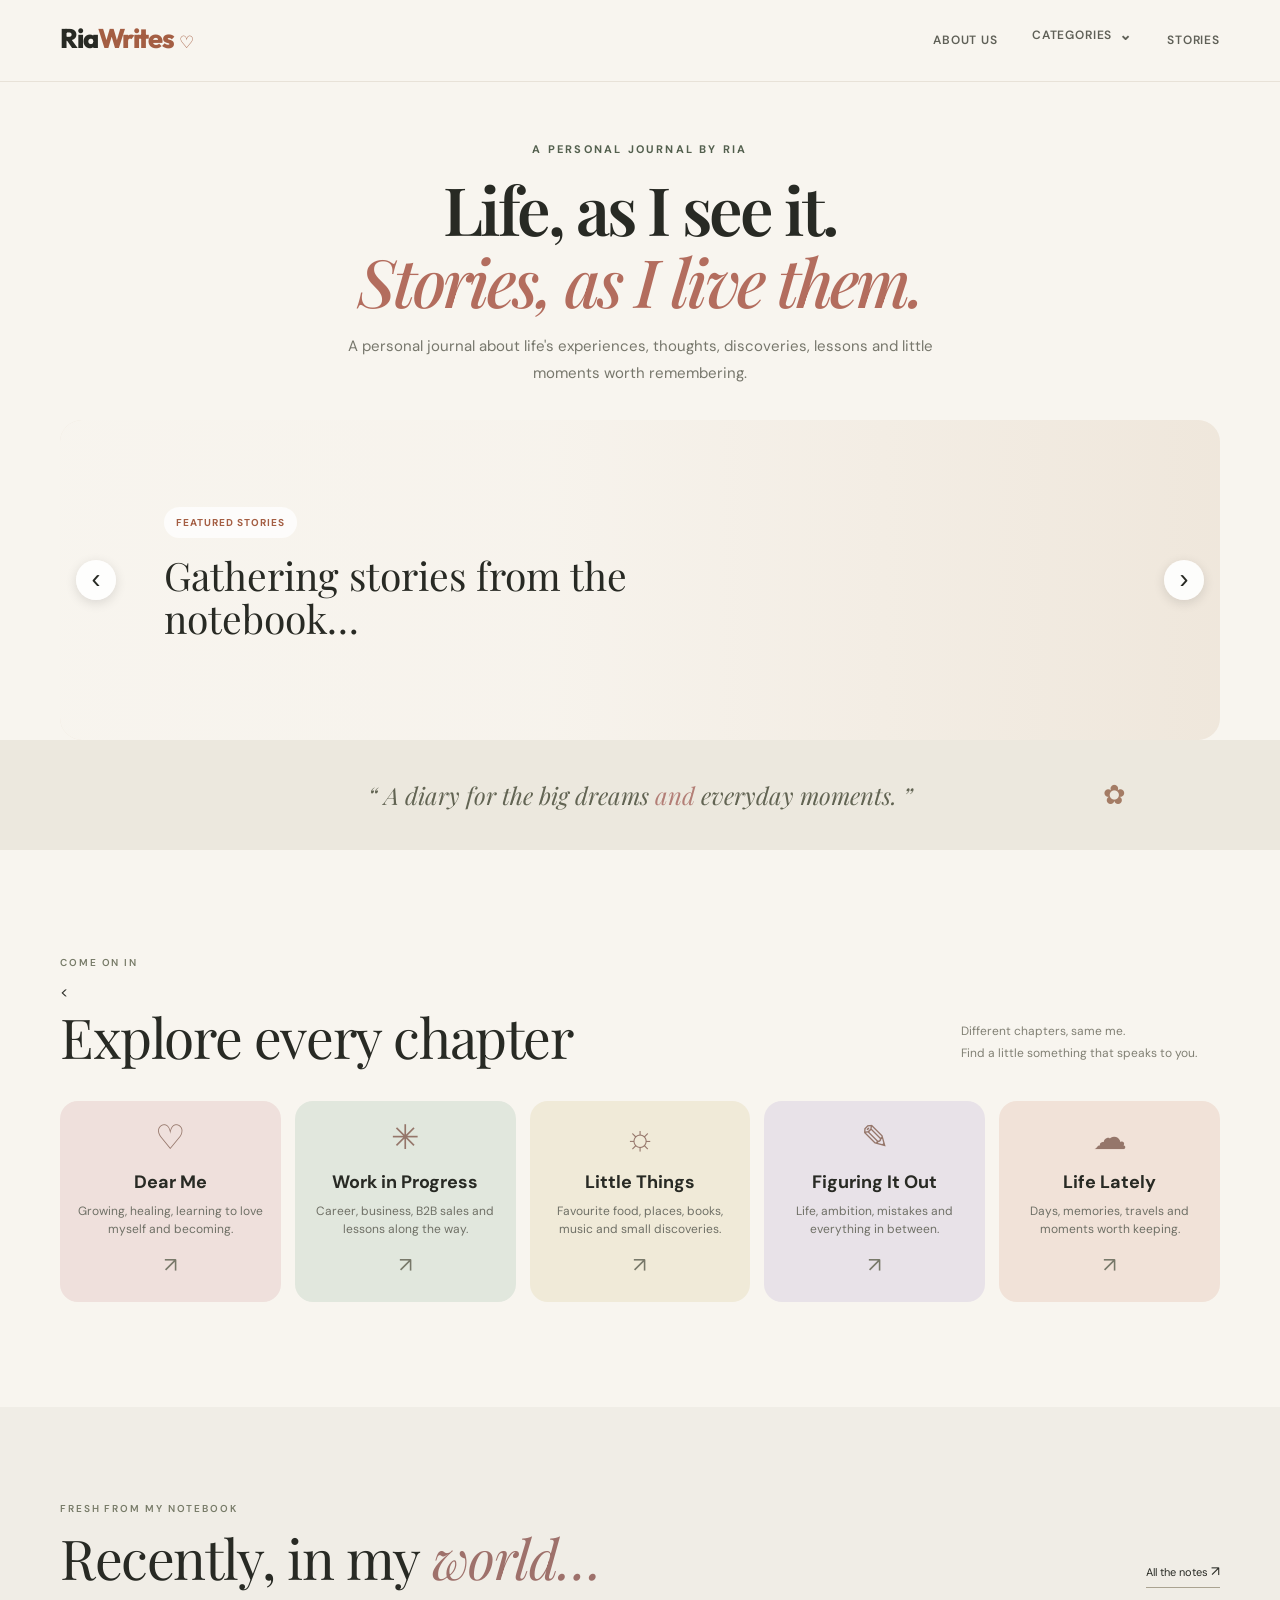
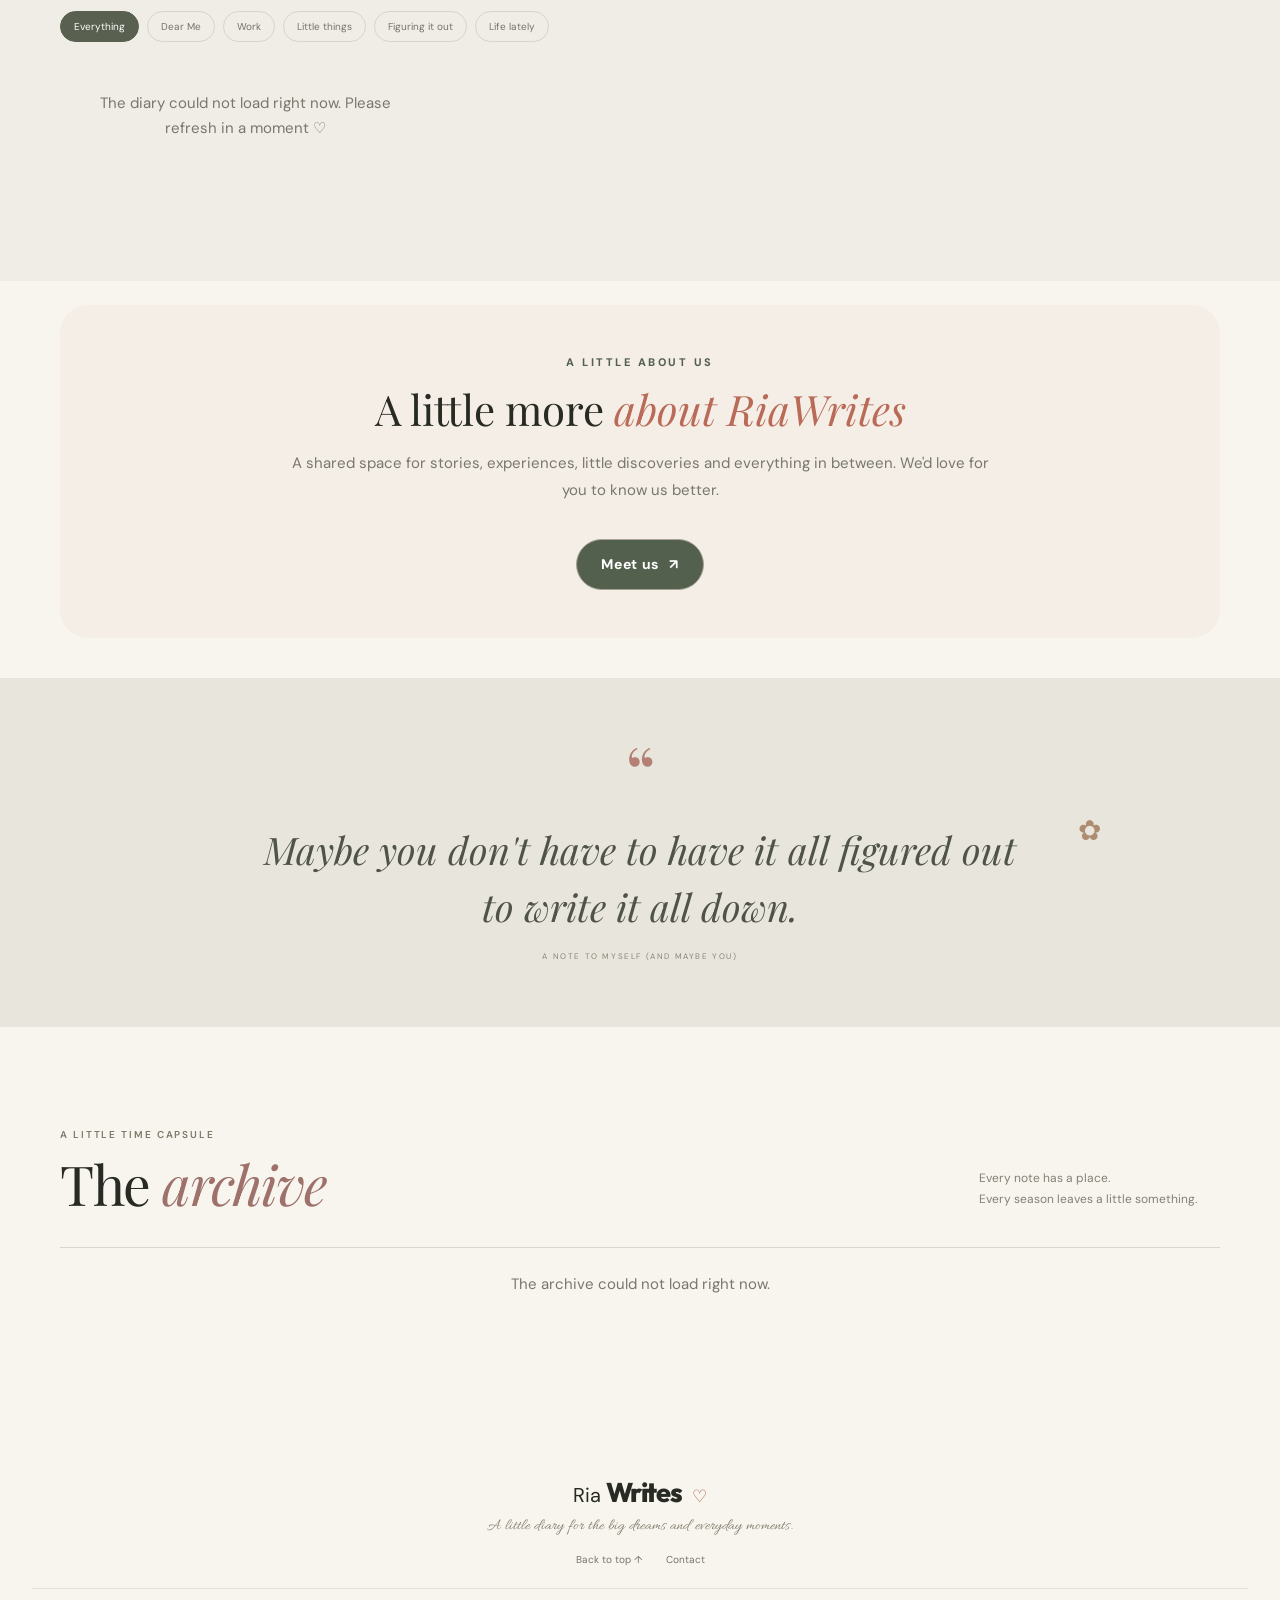
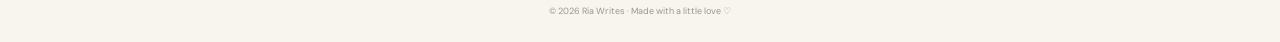
==== commit 5a3a4ccb: "Update index.html" ====
--- a/index.html
+++ b/index.html
@@ -96,7 +96,7 @@
     <section class="intro-strip"><p>“ A diary for the big dreams <span>and</span> everyday moments. ”</p><span class="strip-flower">✿</span></section>
 
     <section class="world wrap" id="diary">
-      <div class="section-heading"><div><p class="eyebrow">COME ON IN</p><h2>Explore my <em>world</em></h2></div><p class="section-aside">Different chapters, same me.<br />Find a little something that speaks to you.</p></div>
+      <div class="section-heading"><div><p class="eyebrow">COME ON IN</p><<h2>Explore every chapter</h2></div><p class="section-aside">Different chapters, same me.<br />Find a little something that speaks to you.</p></div>
       <div class="category-grid">
         <a class="category-card card-rose" href="#latest" data-category="Dear Me"><span class="card-number">01 / HEART</span><span class="category-icon">♡</span><h3>Dear Me</h3><p>Growing, healing, learning to love myself and becoming.</p><span class="card-arrow">↗</span></a>
         <a class="category-card card-sage" href="#latest" data-category="Work in Progress"><span class="card-number">02 / WORK</span><span class="category-icon">✳</span><h3>Work in Progress</h3><p>Career, business, B2B sales and lessons along the way.</p><span class="card-arrow">↗</span></a>
--- a/styles.css
+++ b/styles.css
@@ -1392,3 +1392,418 @@
   letter-spacing: 0;
   color: var(--olive);
 }
+
+
+/* RiaWrites — Stories search and filter alignment */
+
+.stories-search {
+  width: 100%;
+  max-width: 100%;
+  margin: 0 0 16px;
+}
+
+.stories-search input {
+  display: block;
+  width: 100%;
+  height: 46px;
+  padding: 0 20px;
+  border: 1px solid #d9d4c8;
+  border-radius: 30px;
+  outline: none;
+  background: #fbf9f4;
+  color: var(--ink);
+  font-family: var(--sans);
+  font-size: 13px;
+  box-shadow: none;
+  appearance: none;
+  transition: border-color .2s ease, box-shadow .2s ease;
+}
+
+.stories-search input::placeholder {
+  color: #929084;
+}
+
+.stories-search input:focus {
+  border-color: var(--olive);
+  box-shadow: 0 0 0 3px rgba(83, 96, 78, .10);
+}
+
+.stories-search input::-webkit-search-cancel-button {
+  cursor: pointer;
+}
+
+.stories-list-section .filter-row {
+  display: flex;
+  align-items: center;
+  justify-content: flex-start;
+  flex-wrap: wrap;
+  gap: 9px;
+  width: 100%;
+  margin: 0 0 30px;
+}
+
+.stories-list-section .filter {
+  display: inline-flex;
+  align-items: center;
+  justify-content: center;
+  min-height: 38px;
+  padding: 9px 16px;
+  font-family: var(--sans);
+  font-size: 11px;
+  line-height: 1.2;
+  white-space: nowrap;
+}
+
+@media (max-width: 600px) {
+  .stories-search {
+    max-width: none;
+    margin-bottom: 14px;
+  }
+
+  .stories-search input {
+    height: 46px;
+  }
+
+  .stories-list-section .filter-row {
+    gap: 8px;
+    margin-bottom: 25px;
+  }
+
+  .stories-list-section .filter {
+    min-height: 36px;
+    padding: 8px 13px;
+    font-size: 10px;
+  }
+}
+
+
+/* About page — welcoming introduction */
+
+#about .about-intro-label {
+  margin: 0 0 22px;
+  color: var(--olive);
+  font-family: var(--sans);
+  font-size: 11px;
+  font-weight: 700;
+  letter-spacing: .2em;
+}
+
+#about .about-intro-copy {
+  max-width: 580px;
+  margin: 22px 0 0;
+  color: #68685f;
+  font-family: var(--sans);
+  font-size: 16px;
+  line-height: 1.8;
+}
+
+#about .about-scroll-cue {
+  margin: 28px 0 0;
+  color: var(--olive);
+  font-family: var(--sans);
+  font-size: 10px;
+  font-weight: 600;
+  letter-spacing: .16em;
+}
+
+@media (max-width: 600px) {
+  #about .about-intro-label {
+    font-size: 10px;
+    margin-bottom: 17px;
+  }
+
+  #about .about-intro-copy {
+    font-size: 14px;
+    line-height: 1.75;
+  }
+
+  #about .about-scroll-cue {
+    margin-top: 22px;
+  }
+}
+
+/* Hide decorative circle on mobile About page */
+@media (max-width: 560px) {
+  #about.about-editorial::before {
+    display: none;
+  }
+}
+
+/* RiaWrites — Explore my world refresh */
+
+.world .category-grid {
+  grid-template-columns: repeat(5, minmax(0, 1fr));
+  gap: 14px;
+}
+
+.world .category-card,
+.world .category-card:nth-child(4),
+.world .category-card:nth-child(5) {
+  grid-column: auto;
+  min-height: 190px;
+  padding: 22px 15px 18px;
+  border-radius: 18px;
+  text-align: center;
+  display: flex;
+  flex-direction: column;
+  align-items: center;
+  justify-content: flex-start;
+}
+
+.world .card-number {
+  display: none;
+}
+
+.world .category-icon {
+  position: static;
+  display: block;
+  font-size: 34px;
+  line-height: 1.2;
+  margin-bottom: 8px;
+}
+
+.world .category-card h3 {
+  font-family: var(--sans);
+  font-size: 18px;
+  font-weight: 700;
+  line-height: 1.25;
+  margin: 0 0 8px;
+}
+
+.world .category-card p {
+  font-size: 12px;
+  line-height: 1.5;
+  margin: 0;
+}
+
+.world .card-arrow {
+  position: static;
+  display: block;
+  margin-top: auto;
+  padding-top: 10px;
+  font-size: 21px;
+}
+
+@media (max-width: 900px) {
+  .world .category-grid {
+    grid-template-columns: repeat(3, minmax(0, 1fr));
+  }
+}
+
+@media (max-width: 600px) {
+  .world .category-grid {
+    grid-template-columns: repeat(2, minmax(0, 1fr));
+    gap: 12px;
+  }
+
+  .world .category-card,
+  .world .category-card:nth-child(4),
+  .world .category-card:nth-child(5) {
+    min-height: 185px;
+    padding: 20px 12px 16px;
+  }
+
+  .world .category-card h3 {
+    font-size: 16px;
+  }
+
+  .world .category-card p {
+    font-size: 11px;
+  }
+}
+
+@media (max-width: 360px) {
+  .world .category-grid {
+    grid-template-columns: 1fr;
+  }
+
+  
+/* RiaWrites — Recently in my world refresh */
+
+.latest-section {
+  background: #f0ede6;
+  padding: 100px 0 108px;
+}
+
+.latest-heading {
+  margin-bottom: 30px;
+}
+
+.latest-heading h2 {
+  color: var(--ink);
+}
+
+.latest-heading h2 em {
+  color: #a45e43;
+}
+
+.latest-heading .text-link {
+  color: var(--olive);
+  border-color: #b9b5a8;
+}
+
+.filter-row {
+  gap: 9px;
+  margin-bottom: 32px;
+}
+
+.filter {
+  padding: 9px 16px;
+  border: 1px solid #d6d0c4;
+  border-radius: 30px;
+  background: transparent;
+  color: #66675e;
+  font-size: 10px;
+  letter-spacing: .025em;
+}
+
+.filter:hover,
+.filter.active {
+  background: var(--olive);
+  border-color: var(--olive);
+  color: #fff;
+}
+
+.post-grid {
+  grid-template-columns: repeat(3, minmax(0, 1fr));
+  gap: 25px;
+  align-items: stretch;
+}
+
+.post-card {
+  display: flex;
+  min-width: 0;
+  flex-direction: column;
+  padding: 12px 12px 22px;
+  border: 1px solid #e7e1d6;
+  border-radius: 15px;
+  background: #f9f6f0;
+  box-shadow: 0 5px 18px rgba(48, 45, 35, .035);
+  transition: transform .25s ease, box-shadow .25s ease;
+}
+
+.post-card:hover {
+  transform: translateY(-4px);
+  box-shadow: 0 12px 28px rgba(48, 45, 35, .08);
+}
+
+.post-image {
+  width: 100%;
+  aspect-ratio: 5 / 3;
+  height: auto;
+  overflow: hidden;
+  border-radius: 10px;
+  background: #e7e1d6;
+}
+
+.post-image img {
+  width: 100%;
+  height: 100%;
+  object-fit: cover;
+  transition: transform .45s ease;
+}
+
+.post-image:hover img {
+  transform: scale(1.045);
+}
+
+.image-stamp {
+  top: 12px;
+  left: 12px;
+  padding: 8px 11px;
+  border-radius: 4px;
+  background: rgba(248, 245, 239, .94);
+  color: var(--olive);
+  font-size: 8px;
+  letter-spacing: .12em;
+}
+
+.post-meta {
+  margin: 18px 3px 9px;
+  color: #898477;
+  font-size: 9px;
+  letter-spacing: .1em;
+  line-height: 1.6;
+}
+
+.post-meta span {
+  color: #b17c70;
+}
+
+.post-card h3 {
+  margin: 0 3px 9px;
+  font-size: 23px;
+  line-height: 1.3;
+}
+
+.post-card h3 a {
+  color: var(--ink);
+  transition: color .2s ease;
+}
+
+.post-card h3 a:hover {
+  color: #a45e43;
+}
+
+.post-description {
+  margin: 0 3px 17px;
+  color: #77776c;
+  font-size: 12px;
+  line-height: 1.75;
+}
+
+.read-more {
+  align-self: flex-start;
+  margin: auto 3px 0;
+  padding-bottom: 4px;
+  border-color: #c5b8a7;
+  color: #8e6255;
+  font-size: 10px;
+  letter-spacing: .025em;
+}
+
+.read-more span {
+  padding-left: 7px;
+}
+
+@media (max-width: 760px) {
+  .latest-section {
+    padding: 72px 0 78px;
+  }
+
+  .post-grid {
+    grid-template-columns: 1fr;
+    gap: 24px;
+  }
+
+  .post-card {
+    padding: 11px 11px 20px;
+  }
+
+  .post-image {
+    aspect-ratio: 16 / 9;
+  }
+
+  .post-card h3 {
+    font-size: 22px;
+  }
+
+  .filter-row {
+    gap: 7px;
+    margin-bottom: 25px;
+  }
+
+  .filter {
+    padding: 8px 12px;
+    font-size: 9px;
+  }
+}
+
+@media (prefers-reduced-motion: reduce) {
+  .post-card,
+  .post-image img {
+    transition: none;
+  }
+}
+
+}
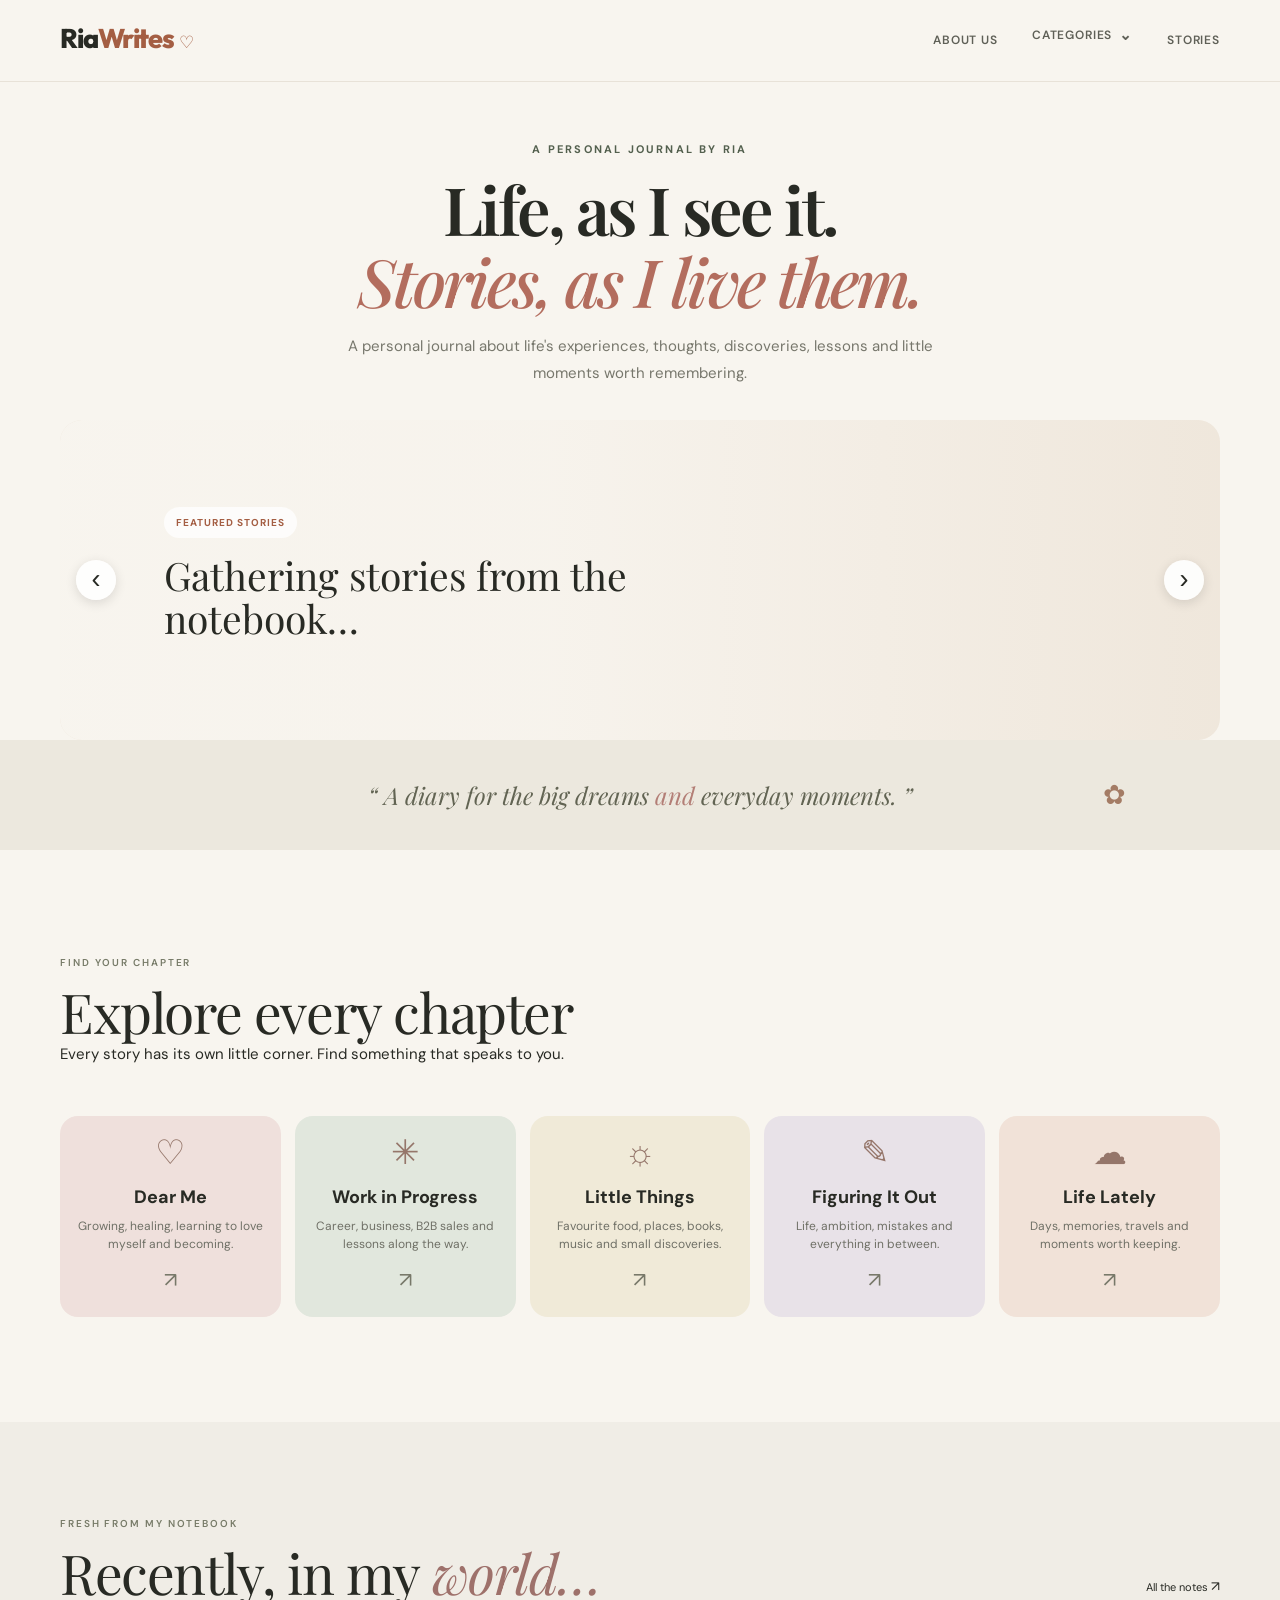
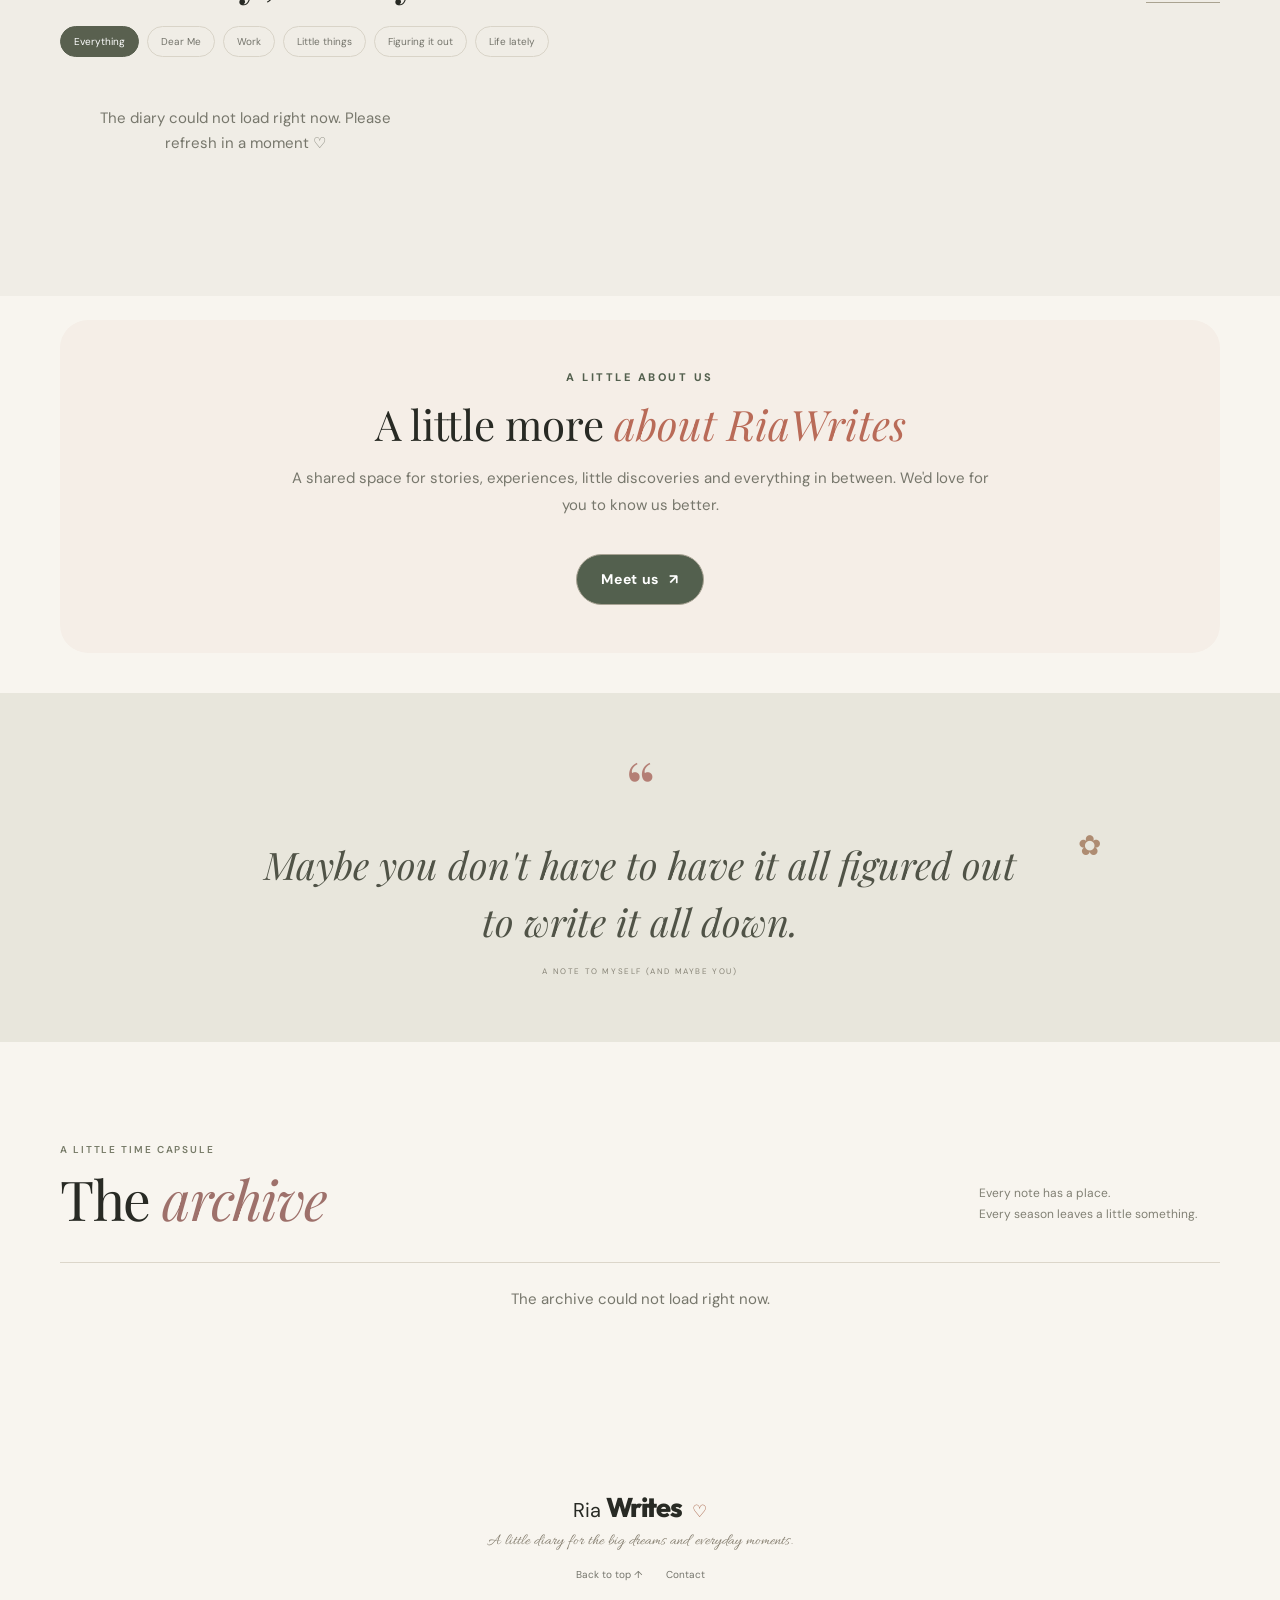
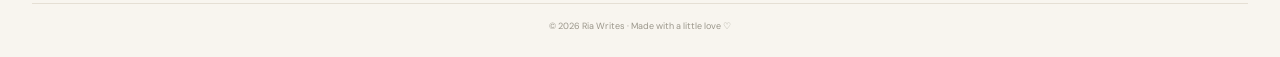
==== commit c4cd12c3: "Update index.html" ====
--- a/index.html
+++ b/index.html
@@ -96,8 +96,15 @@
     <section class="intro-strip"><p>“ A diary for the big dreams <span>and</span> everyday moments. ”</p><span class="strip-flower">✿</span></section>
 
     <section class="world wrap" id="diary">
-      <div class="section-heading"><div><p class="eyebrow">COME ON IN</p><<h2>Explore every chapter</h2></div><p class="section-aside">Different chapters, same me.<br />Find a little something that speaks to you.</p></div>
-      <div class="category-grid">
+<div class="section-heading chapter-heading">
+  <div>
+    <p class="eyebrow">FIND YOUR CHAPTER</p>
+    <h2>Explore every chapter</h2>
+    <p class="chapter-subtitle">
+      Every story has its own little corner. Find something that speaks to you.
+    </p>
+  </div>
+</div>      <div class="category-grid">
         <a class="category-card card-rose" href="#latest" data-category="Dear Me"><span class="card-number">01 / HEART</span><span class="category-icon">♡</span><h3>Dear Me</h3><p>Growing, healing, learning to love myself and becoming.</p><span class="card-arrow">↗</span></a>
         <a class="category-card card-sage" href="#latest" data-category="Work in Progress"><span class="card-number">02 / WORK</span><span class="category-icon">✳</span><h3>Work in Progress</h3><p>Career, business, B2B sales and lessons along the way.</p><span class="card-arrow">↗</span></a>
         <a class="category-card card-butter" href="#latest" data-category="Little Things"><span class="card-number">03 / JOY</span><span class="category-icon">☼</span><h3>Little Things</h3><p>Favourite food, places, books, music and small discoveries.</p><span class="card-arrow">↗</span></a>
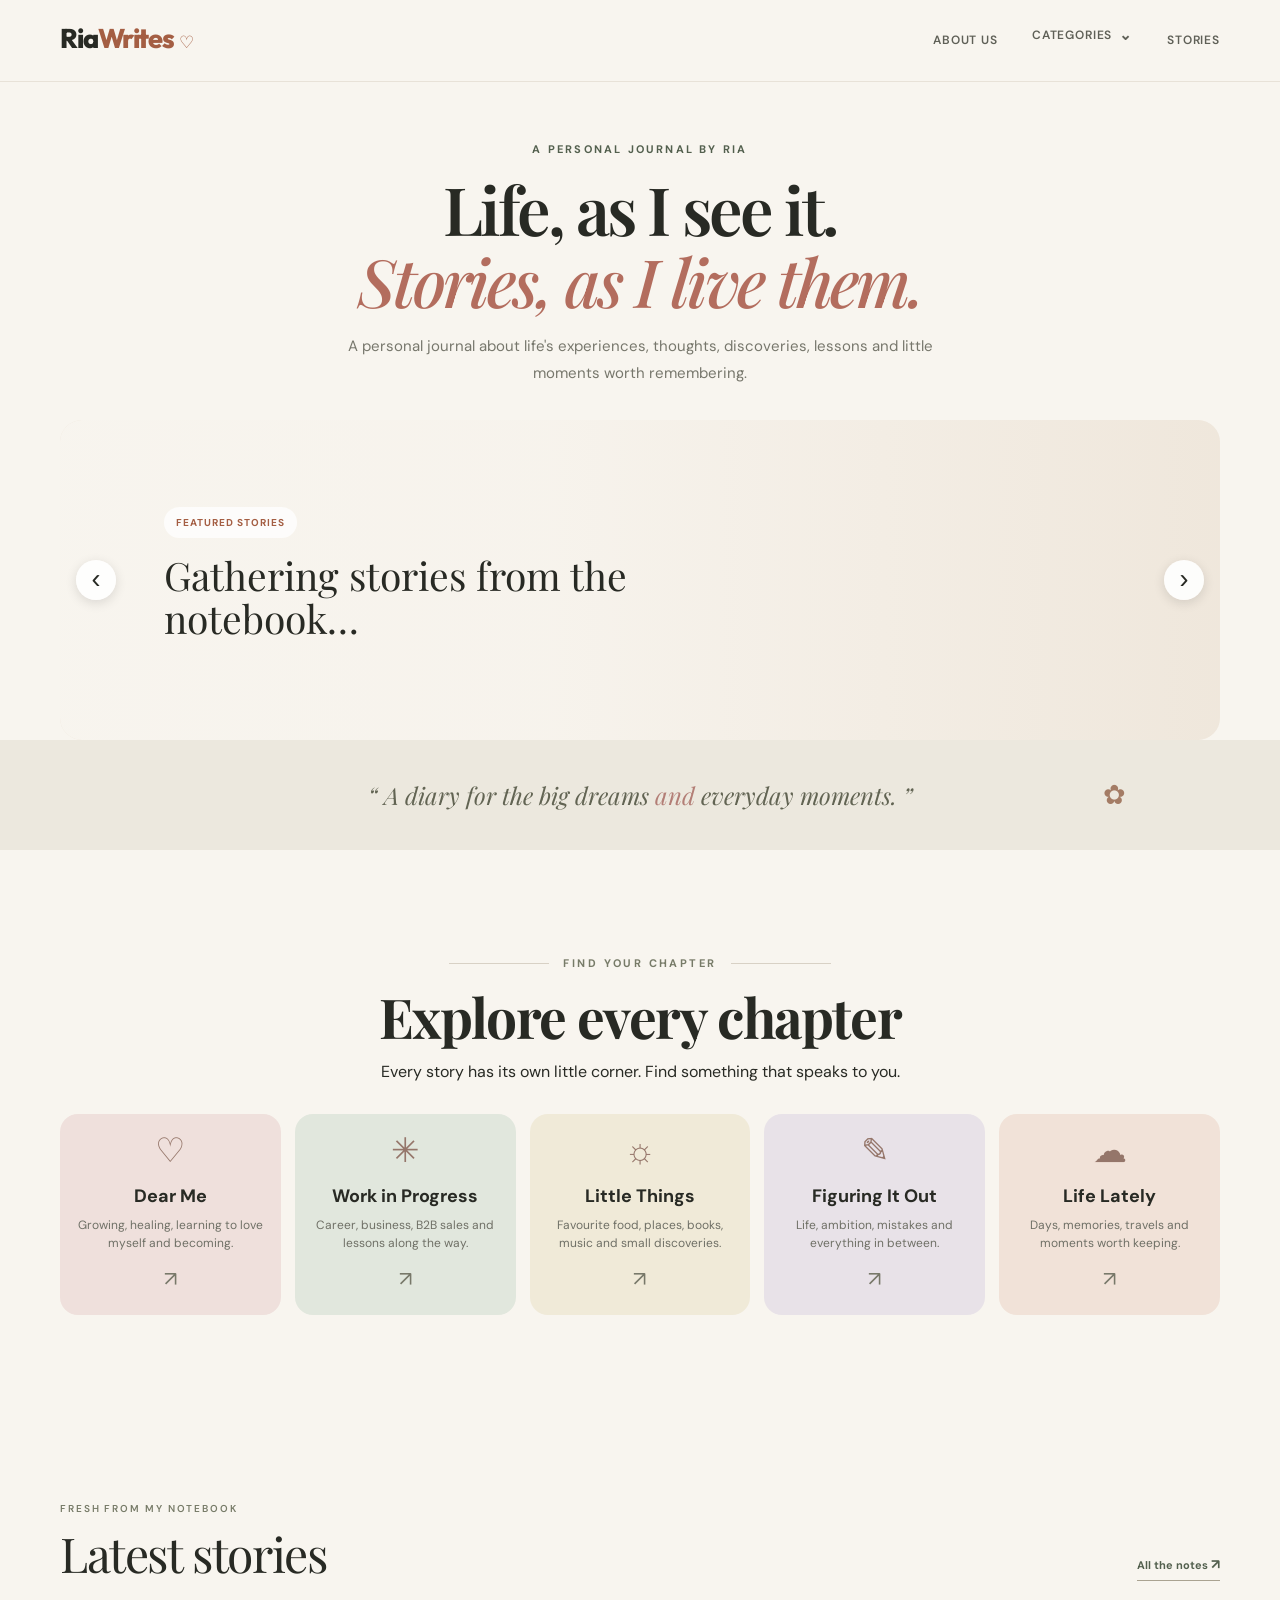
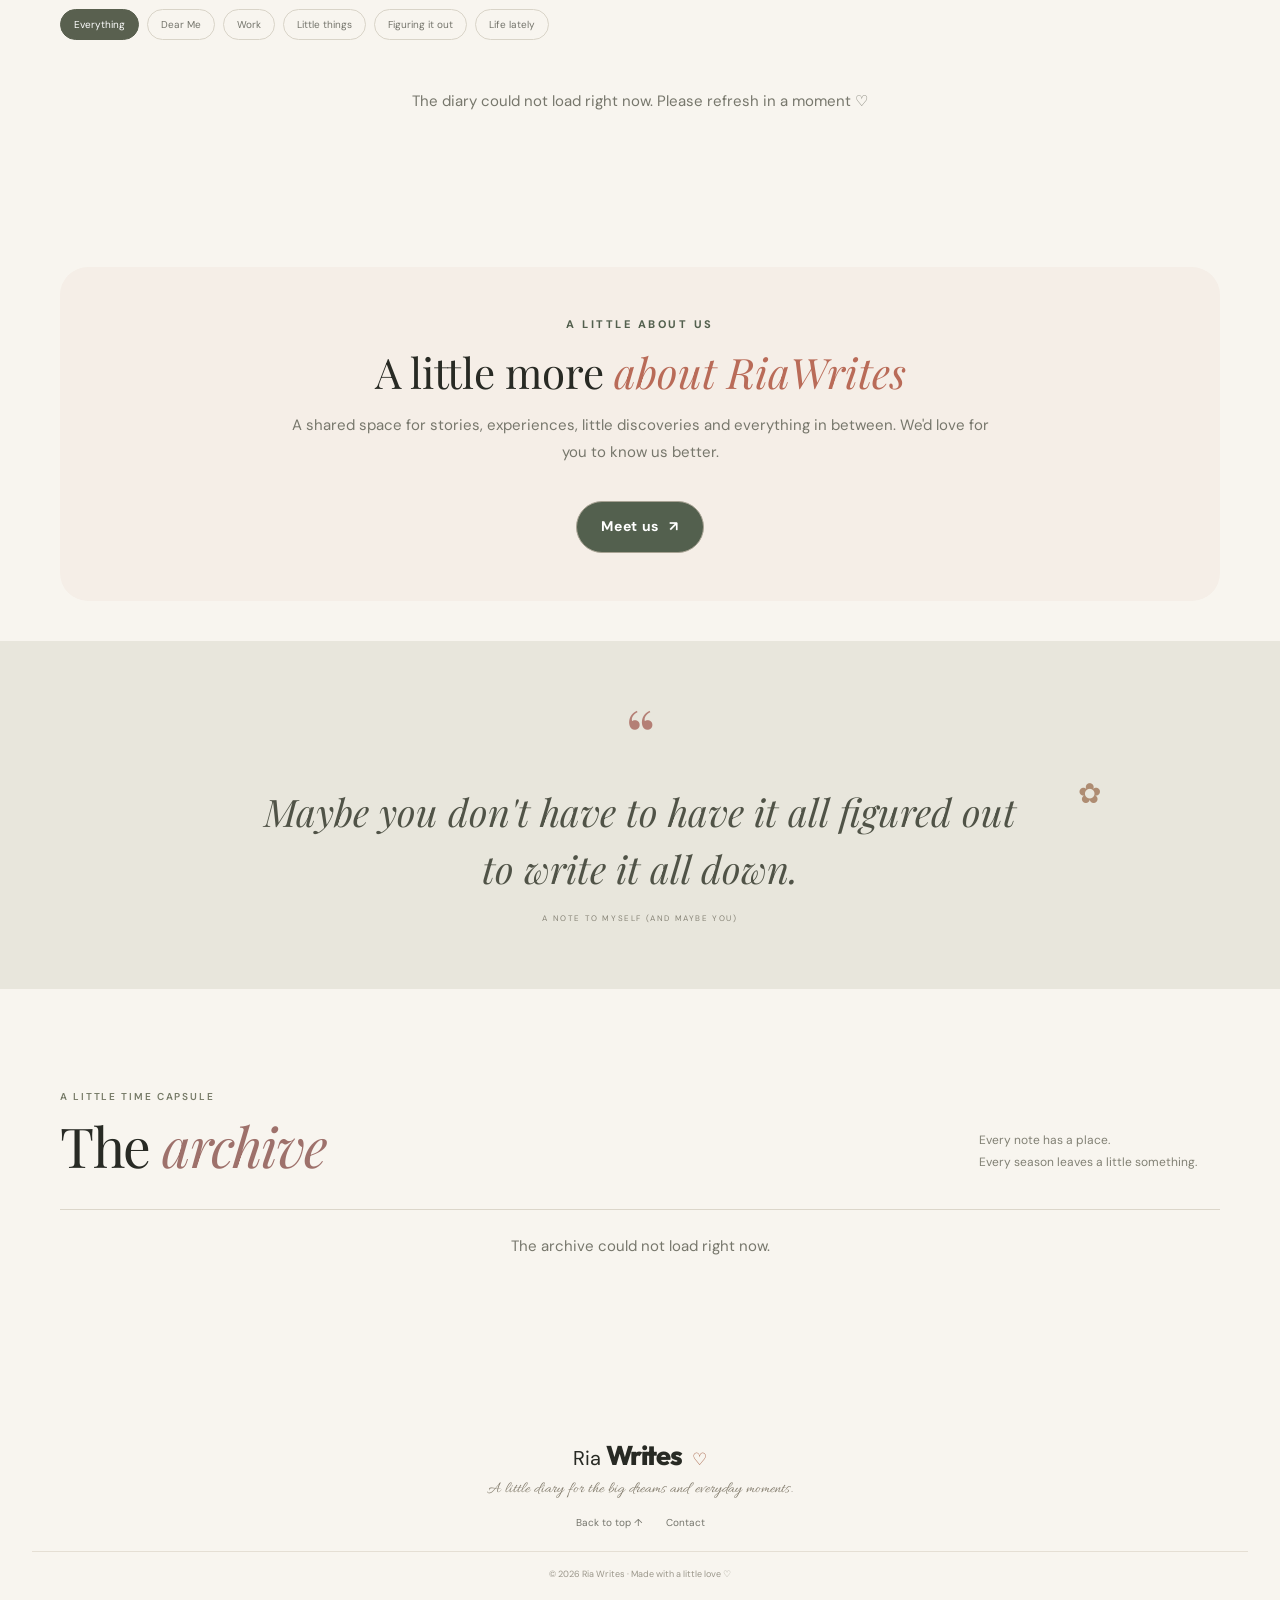
==== commit 0b56a091: "Update index.html" ====
--- a/index.html
+++ b/index.html
@@ -114,7 +114,7 @@
     </section>
 
     <section class="latest-section" id="latest"><div class="wrap">
-      <div class="section-heading latest-heading"><div><p class="eyebrow">FRESH FROM MY NOTEBOOK</p><h2>Recently, in my <em>world…</em></h2></div><a class="text-link" href="#archive">All the notes <span>↗</span></a></div>
+      <div class="section-heading latest-heading"><div><p class="eyebrow">FRESH FROM MY NOTEBOOK</p><h2>Latest stories</h2></div><a class="text-link" href="#archive">All the notes <span>↗</span></a></div>
       <div class="filter-row" aria-label="Filter entries">
         <button class="filter active" type="button" data-filter="All">Everything</button>
         <button class="filter" type="button" data-filter="Dear Me">Dear Me</button>
--- a/styles.css
+++ b/styles.css
@@ -1807,3 +1807,202 @@
 }
 
 }
+
+/* Explore every chapter — heading refresh */
+
+.chapter-heading {
+  display: flex;
+  justify-content: center;
+  text-align: center;
+  margin-bottom: 30px;
+}
+
+.chapter-heading > div {
+  width: 100%;
+  text-align: center;
+}
+
+.chapter-heading .eyebrow {
+  display: flex;
+  align-items: center;
+  justify-content: center;
+  gap: 14px;
+  font-size: 11px;
+  font-weight: 700;
+  letter-spacing: 0.22em;
+  margin-bottom: 12px;
+}
+
+.chapter-heading .eyebrow::before,
+.chapter-heading .eyebrow::after {
+  content: "";
+  width: 100px;
+  height: 1px;
+  background: #d8d1c5;
+}
+
+.chapter-heading h2 {
+  font-weight: 700;
+  text-align: center;
+  margin: 0 0 12px;
+}
+
+.chapter-heading .chapter-subtitle {
+  font-size: 16px;
+  line-height: 1.6;
+  text-align: center;
+  margin: 0;
+  color: var(--ink);
+}
+
+@media (max-width: 600px) {
+  .chapter-heading .eyebrow::before,
+  .chapter-heading .eyebrow::after {
+    width: 45px;
+  }
+
+  .chapter-heading h2 {
+    font-size: 30px;
+  }
+
+  .chapter-heading .chapter-subtitle {
+    font-size: 13px;
+    padding: 0 12px;
+  }
+}
+
+
+/* RiaWrites — Latest Stories horizontal layout */
+
+.latest-section {
+  background: #f8f5ef;
+  padding: 80px 0 90px;
+}
+
+.latest-heading {
+  align-items: end;
+  margin-bottom: 28px;
+}
+
+.latest-heading h2 {
+  font-size: clamp(34px, 4vw, 48px);
+}
+
+.latest-heading .text-link {
+  color: #53604e;
+  font-weight: 700;
+}
+
+.latest-section .post-grid {
+  display: grid;
+  grid-template-columns: 1fr;
+  gap: 0;
+}
+
+.latest-section .post-card {
+  position: relative;
+  display: grid;
+  grid-template-columns: 180px minmax(0, 1fr);
+  column-gap: 24px;
+  align-items: center;
+  padding: 12px 48px 12px 0;
+  border: 0;
+  border-bottom: 1px solid #ded8cd;
+  border-radius: 0;
+  background: transparent;
+  box-shadow: none;
+}
+
+.latest-section .post-card:hover {
+  transform: none;
+  box-shadow: none;
+}
+
+.latest-section .post-image {
+  grid-column: 1;
+  grid-row: 1 / span 3;
+  width: 100%;
+  aspect-ratio: 5 / 3;
+  height: auto;
+  border-radius: 12px;
+}
+
+.latest-section .post-meta {
+  grid-column: 2;
+  margin: 0 0 6px;
+  font-size: 10px;
+  font-weight: 700;
+  letter-spacing: .13em;
+  color: #a45e43;
+}
+
+.latest-section .post-card h3 {
+  grid-column: 2;
+  margin: 0 0 5px;
+  font-size: 23px;
+  line-height: 1.3;
+}
+
+.latest-section .post-description {
+  grid-column: 2;
+  margin: 0;
+  font-size: 14px;
+  line-height: 1.5;
+}
+
+.latest-section .read-more {
+  position: absolute;
+  right: 8px;
+  top: 50%;
+  transform: translateY(-50%);
+  margin: 0;
+  padding: 0;
+  border: 0;
+  font-size: 0;
+}
+
+.latest-section .read-more span {
+  display: none;
+}
+
+.latest-section .read-more::after {
+  content: "›";
+  font-size: 30px;
+  color: var(--ink);
+}
+
+.latest-section .read-more:hover {
+  color: #a45e43;
+}
+
+@media (max-width: 600px) {
+  .latest-section {
+    padding: 65px 0 75px;
+  }
+
+  .latest-section .post-card {
+    grid-template-columns: 110px minmax(0, 1fr);
+    column-gap: 14px;
+    padding: 14px 28px 14px 0;
+  }
+
+  .latest-section .post-card h3 {
+    font-size: 17px;
+  }
+
+  .latest-section .post-description {
+    font-size: 11px;
+  }
+
+  .latest-section .post-meta {
+    font-size: 8px;
+  }
+
+  .latest-section .read-more {
+    right: 0;
+  }
+
+  .latest-section .read-more::after {
+    font-size: 24px;
+  }
+}
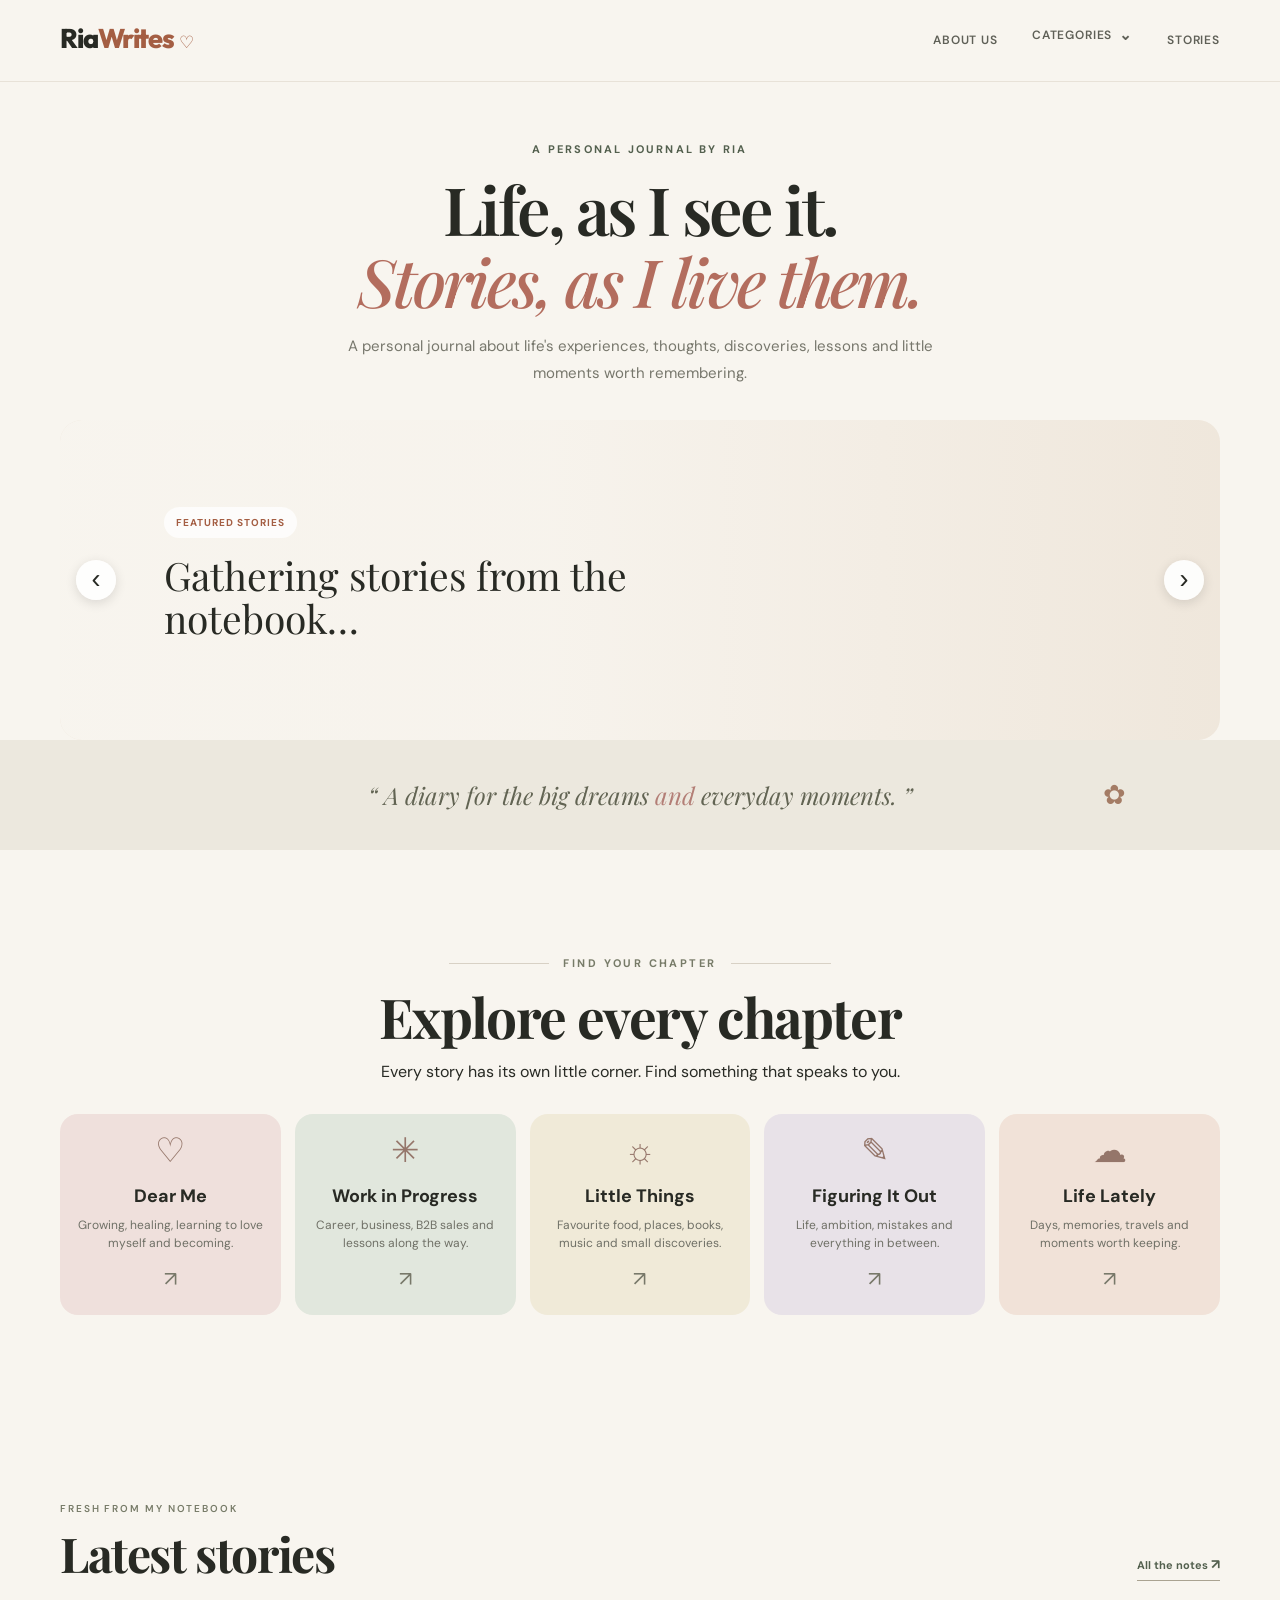
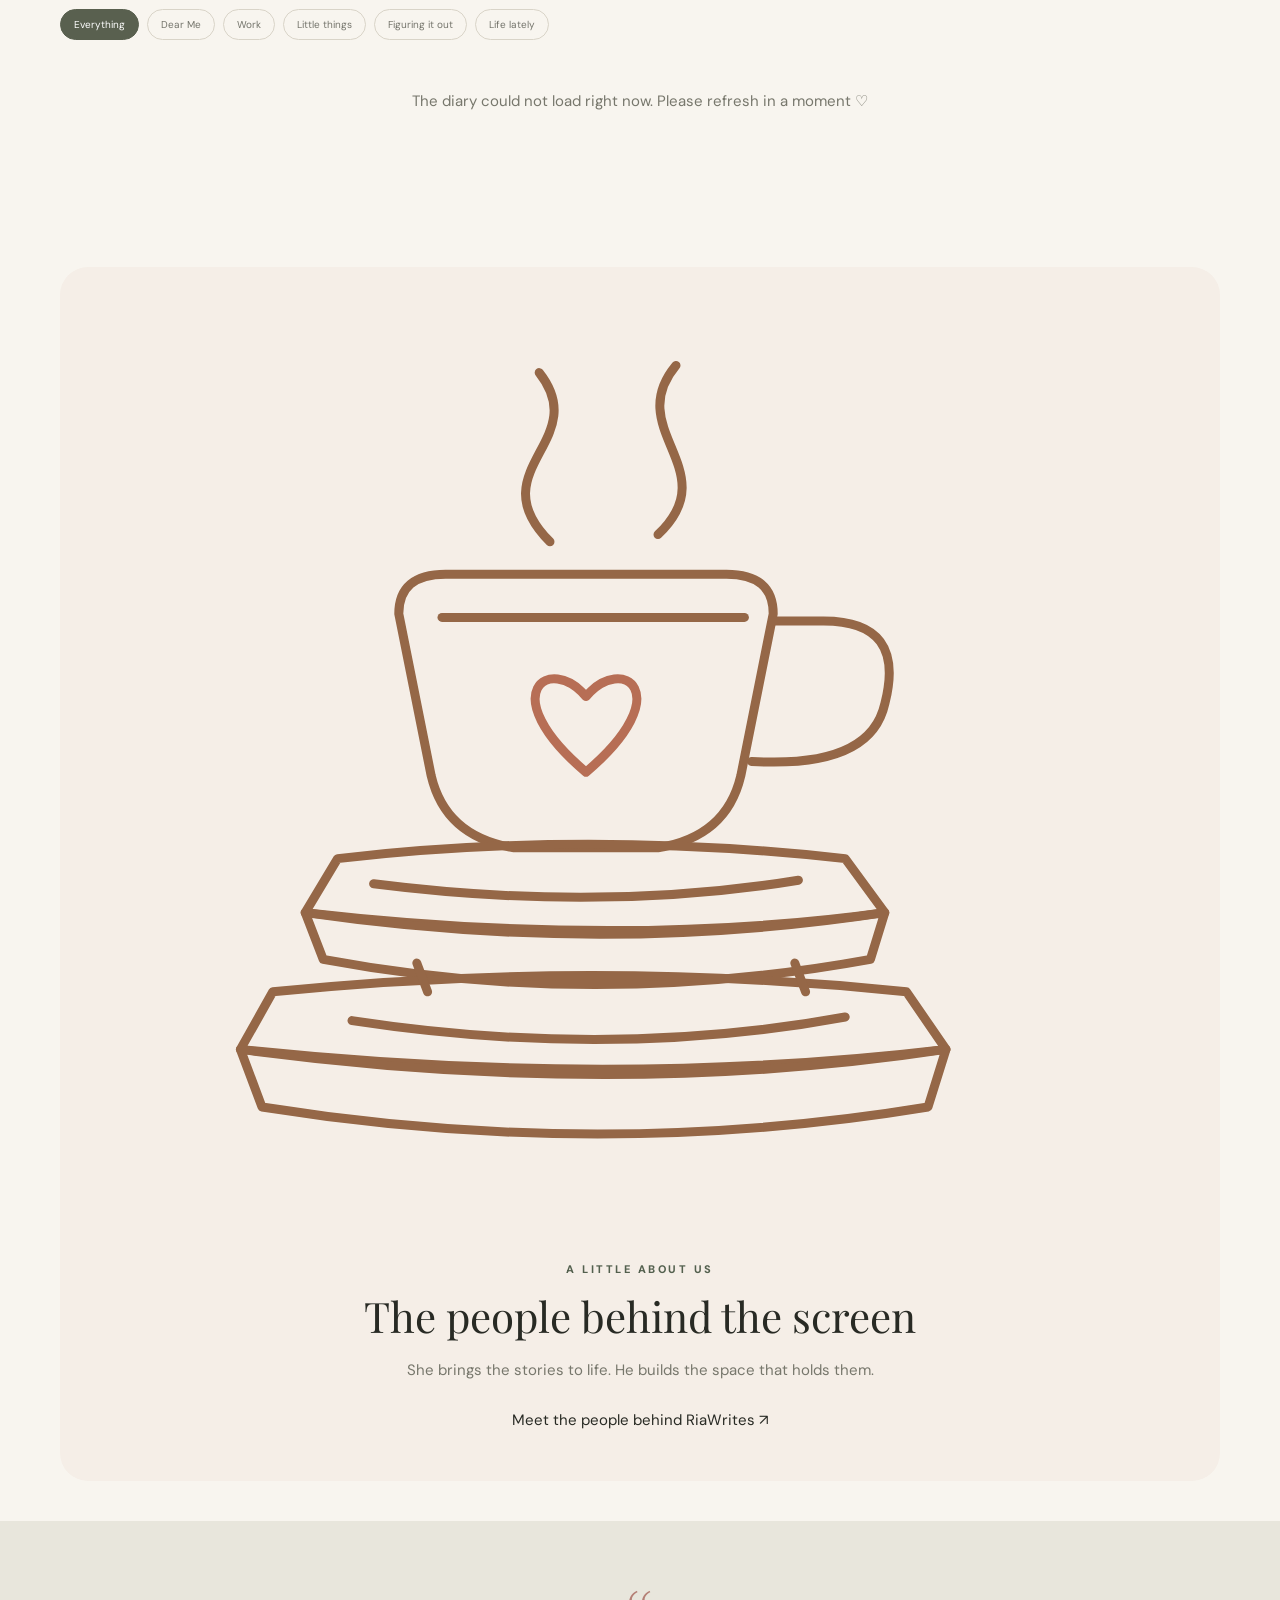
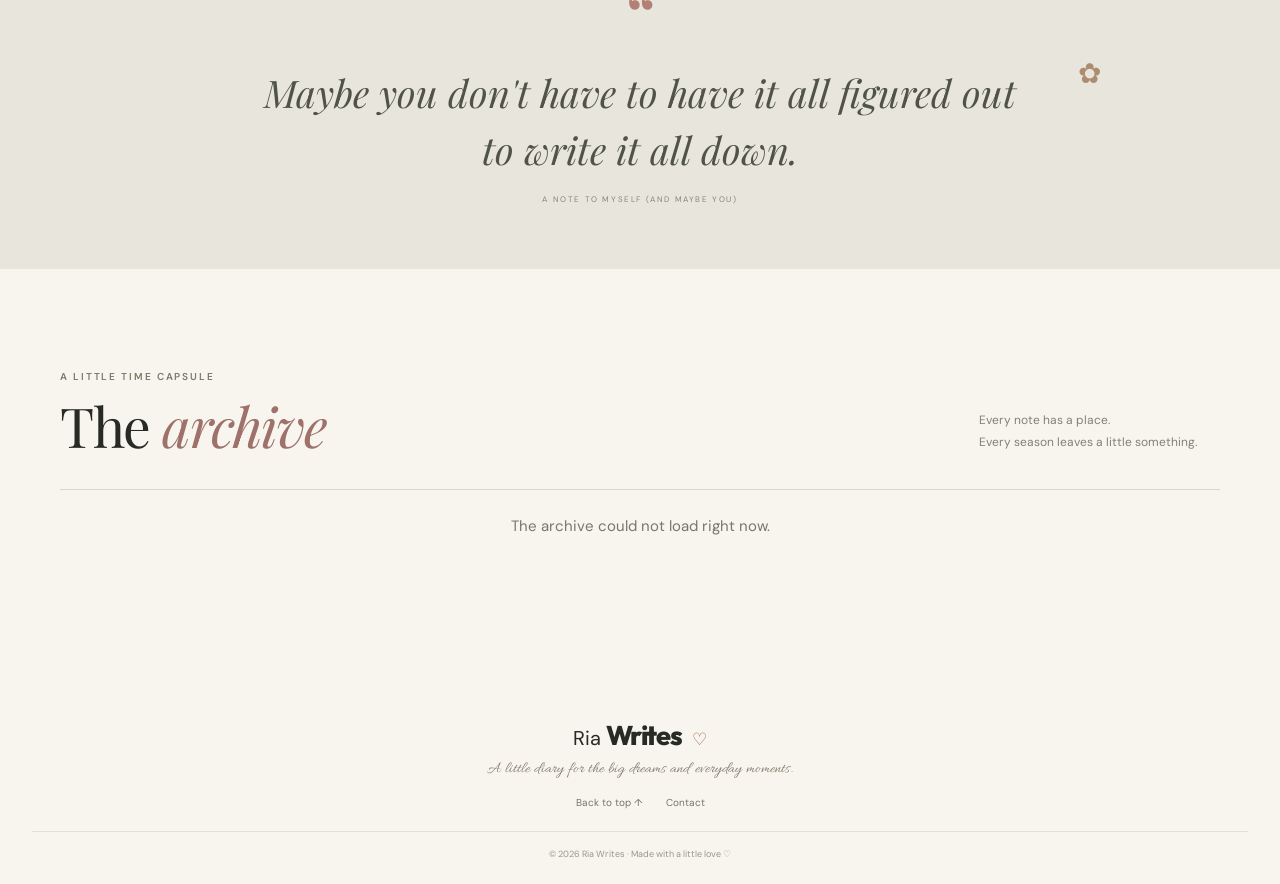
==== commit 0a813eeb: "Update index.html" ====
--- a/index.html
+++ b/index.html
@@ -129,16 +129,66 @@
 
  
  
-<section class="about-teaser wrap">
+<section class="about-teaser wrap about-teaser-new">
+  <div class="about-teaser-illustration">
+   
+<svg class="coffee-books-art" viewBox="0 0 300 260"
+     xmlns="http://www.w3.org/2000/svg"
+     role="img" aria-label="A coffee cup with a heart on stacked books">
+
+  <g fill="none" stroke="#956747" stroke-width="2.5"
+     stroke-linecap="round" stroke-linejoin="round">
+
+    <!-- Steam -->
+    <path d="M125 63 C105 43 137 35 122 16"/>
+    <path d="M155 61 C174 43 145 32 160 14"/>
+
+    <!-- Cup -->
+    <path d="M83 83 Q83 72 96 72 H174 Q187 72 187 83
+             L178 128 Q174 145 155 148 H115
+             Q96 145 92 128 Z"/>
+    <path d="M187 85 H201 Q224 85 218 108
+             Q214 126 181 124"/>
+    <path d="M95 84 H179"/>
+
+    <!-- Heart -->
+    <path d="M135 106
+             C125 94 109 105 135 127
+             C161 105 145 94 135 106 Z"
+          stroke="#b76e55"/>
+
+    <!-- Top book -->
+    <path d="M66 151 Q135 143 207 151
+             L218 166 Q145 176 57 166 Z"/>
+    <path d="M57 166 Q140 178 218 166 L214 179
+             Q137 193 62 179 Z"/>
+
+    <!-- Bottom book -->
+    <path d="M48 188 Q137 179 224 188
+             L235 204 Q142 215 39 204 Z"/>
+    <path d="M39 204 Q143 218 235 204 L230 220
+             Q139 235 45 220 Z"/>
+
+    <!-- Book details -->
+    <path d="M76 158 Q139 166 194 157"/>
+    <path d="M70 196 Q142 207 207 195"/>
+    <path d="M88 180 L91 188"/>
+    <path d="M193 180 L196 188"/>
+  </g>
+</svg>
+
+  </div>
+
+  <div class="about-teaser-divider"></div>
+
   <div class="about-teaser-content">
     <p class="eyebrow">A LITTLE ABOUT US</p>
-    <h2>A little more <em>about RiaWrites</em></h2>
+    <h2>The people behind the screen</h2>
     <p>
-      A shared space for stories, experiences, little discoveries
-      and everything in between. We'd love for you to know us better.
+      She brings the stories to life. He builds the space that holds them.
     </p>
-    <a class="button button-outline" href="about.html">
-      Meet us <span>↗</span>
+    <a class="about-teaser-button" href="about.html">
+      Meet the people behind RiaWrites ↗
     </a>
   </div>
 </section>
--- a/styles.css
+++ b/styles.css
@@ -2006,3 +2006,7 @@
     font-size: 24px;
   }
 }
+
+.latest-heading h2 {
+  font-weight: 700;
+}
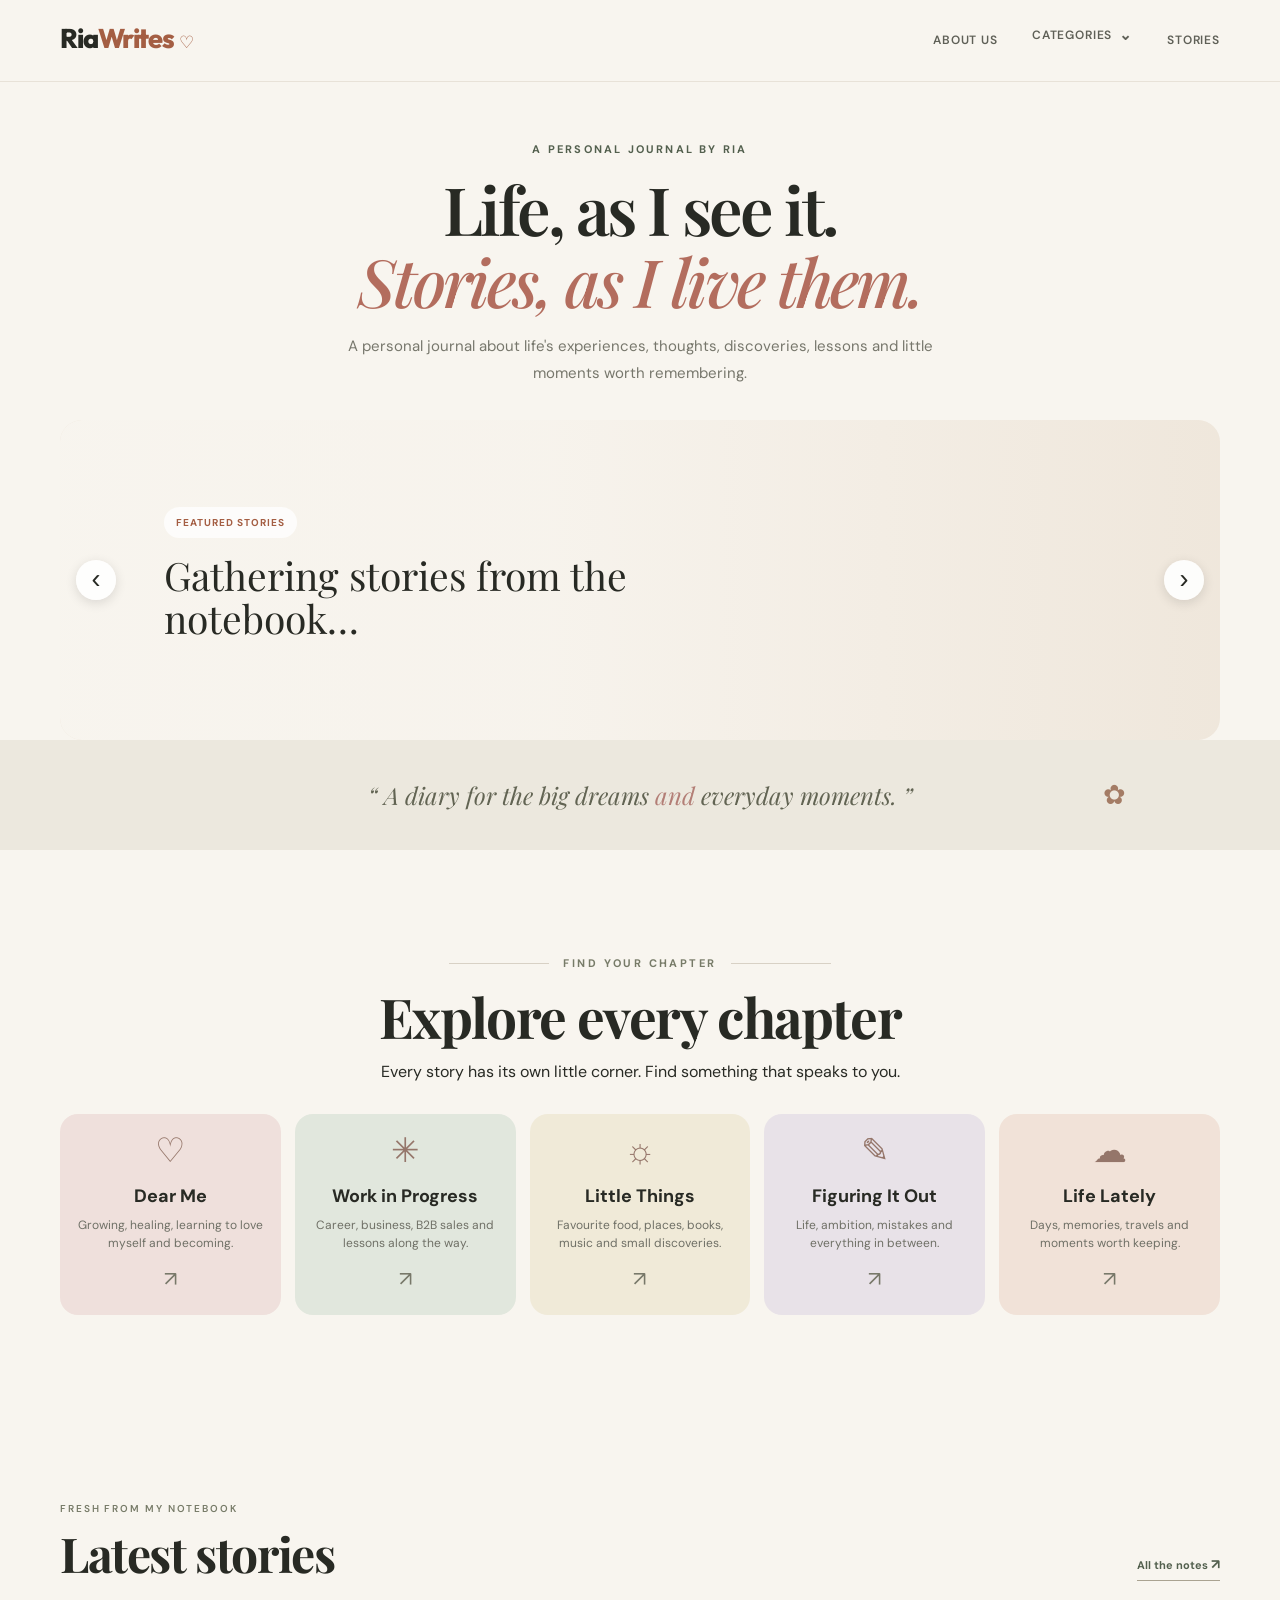
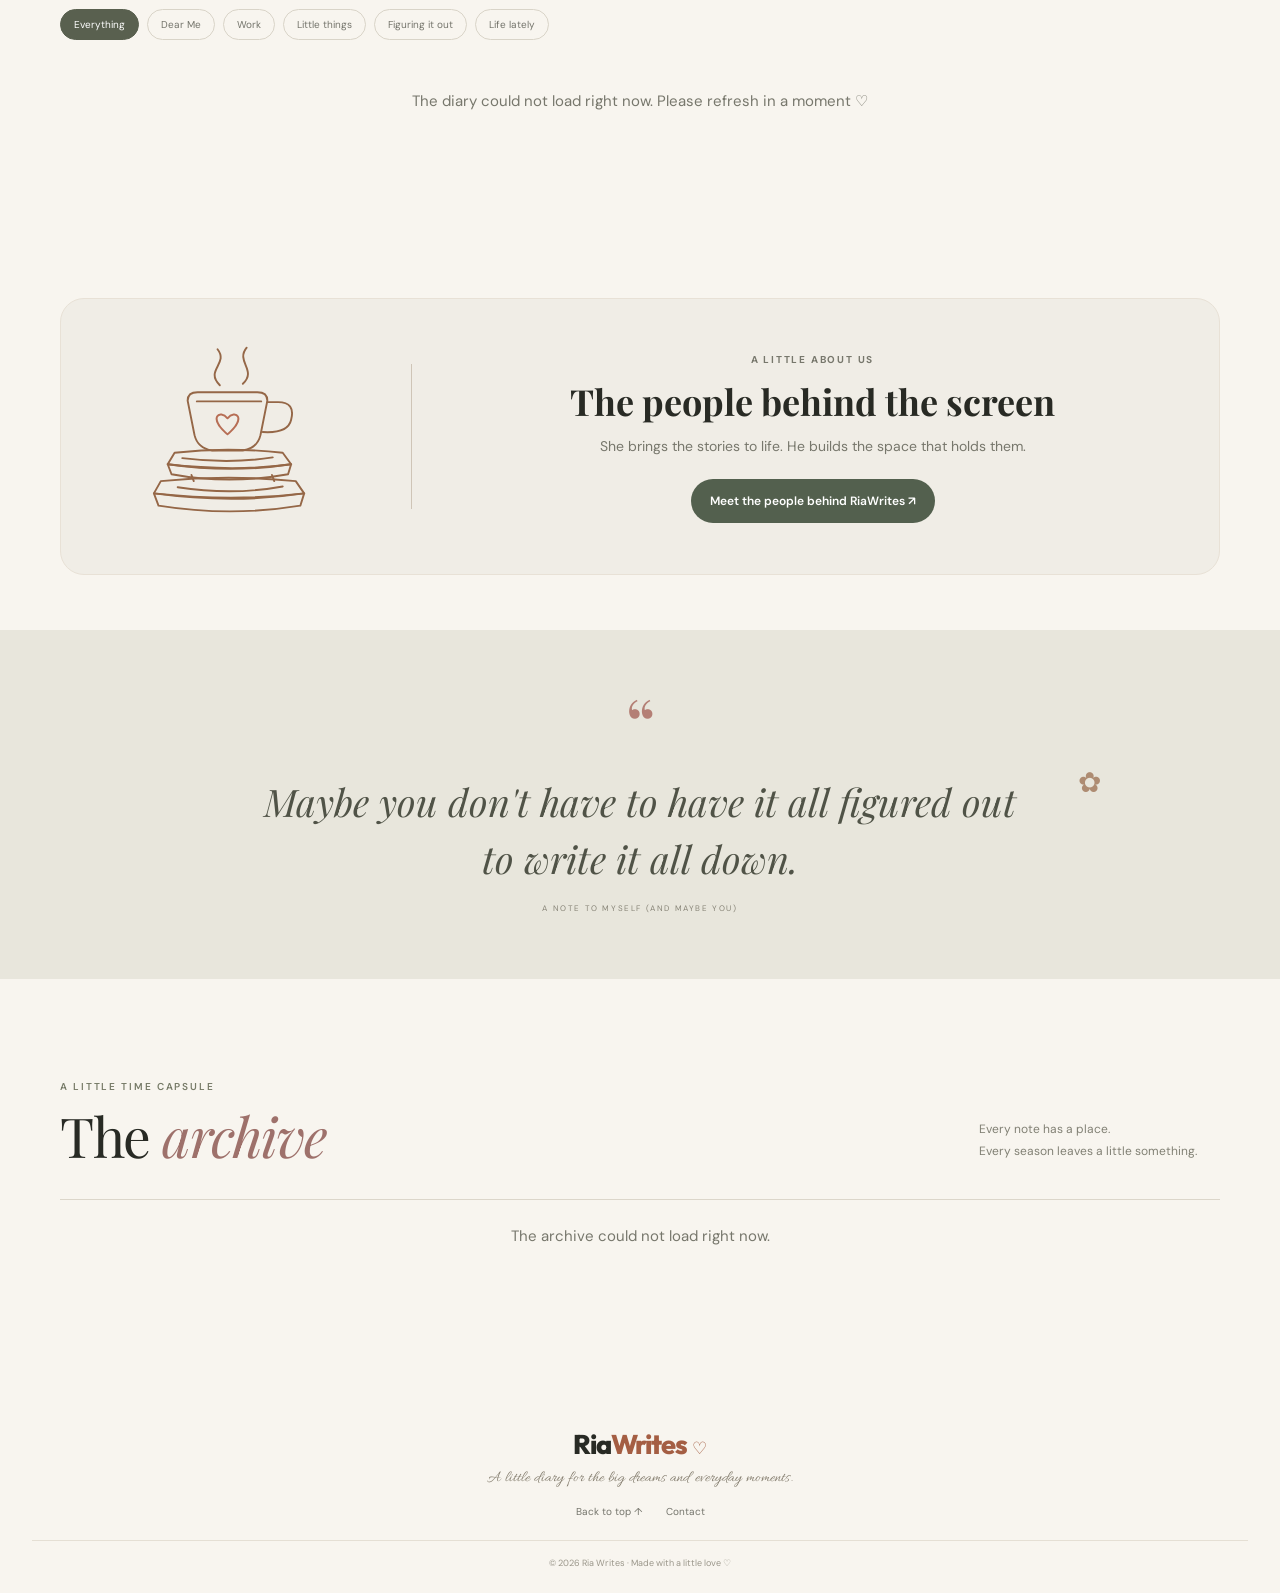
==== commit 8a5b3384: "Update index.html" ====
--- a/index.html
+++ b/index.html
@@ -200,6 +200,5 @@
 
   
   </main>
-  <footer class="site-footer"><a class="wordmark" href="#home">Ria <span>Writes</span> <i>♡</i></a><p>A little diary for the big dreams and everyday moments.</p><div class="footer-links"><a href="#home">Back to top ↑</a><a href="mailto:team.riawrites@gmail.com">Contact</a></div><small>© <span id="copyright-year">2026</span> Ria Writes · Made with a little love ♡</small></footer>
-</body>
+<footer class="site-footer"><a class="wordmark" href="#home" aria-label="RiaWrites home"><span class="logo-ria">Ria</span><span class="logo-writes">Writes</span><i>♡</i></a><p>A little diary for the big dreams and everyday moments.</p><div class="footer-links"><a href="#home">Back to top ↑</a><a href="mailto:team.riawrites@gmail.com">Contact</a></div><small>© <span id="copyright-year">2026</span> Ria Writes · Made with a little love ♡</small></footer></body>
 </html>
--- a/styles.css
+++ b/styles.css
@@ -2010,3 +2010,116 @@
 .latest-heading h2 {
   font-weight: 700;
 }
+
+
+/* RiaWrites — About Us homepage panel */
+
+.about-teaser-new {
+  display: grid;
+  grid-template-columns: 260px 1px minmax(0, 1fr);
+  align-items: center;
+  gap: 42px;
+  margin-top: 55px;
+  margin-bottom: 55px;
+  padding: 38px 48px;
+  background: #f0ede6;
+  border: 1px solid #e8e1d6;
+  border-radius: 24px;
+}
+
+.about-teaser-new .about-teaser-illustration {
+  display: flex;
+  align-items: center;
+  justify-content: center;
+  width: 100%;
+}
+
+.about-teaser-new .coffee-books-art {
+  display: block;
+  width: 100%;
+  max-width: 230px;
+  height: auto;
+}
+
+.about-teaser-new .about-teaser-divider {
+  width: 1px;
+  height: 145px;
+  background: #cfc5b7;
+}
+
+.about-teaser-new .about-teaser-content {
+  min-width: 0;
+}
+
+.about-teaser-new .eyebrow {
+  margin-bottom: 12px;
+  color: #77776c;
+  font-size: 10px;
+  font-weight: 700;
+  letter-spacing: .18em;
+}
+
+.about-teaser-new h2 {
+  margin: 0 0 12px;
+  color: #282a24;
+  font-size: clamp(25px, 3vw, 36px);
+  line-height: 1.2;
+  font-weight: 700;
+}
+
+.about-teaser-new .about-teaser-content > p:not(.eyebrow) {
+  margin: 0 0 20px;
+  color: #77776c;
+  font-size: 14px;
+  line-height: 1.7;
+}
+
+.about-teaser-new .about-teaser-button {
+  display: inline-flex;
+  align-items: center;
+  padding: 12px 19px;
+  border-radius: 30px;
+  background: #53604e;
+  color: #fff;
+  font-size: 12px;
+  font-weight: 600;
+  text-decoration: none;
+  transition: background .2s ease, transform .2s ease;
+}
+
+.about-teaser-new .about-teaser-button:hover {
+  background: #414d3d;
+  transform: translateY(-2px);
+}
+
+@media (max-width: 760px) {
+  .about-teaser-new {
+    grid-template-columns: 1fr;
+    gap: 20px;
+    padding: 28px 22px;
+    text-align: center;
+  }
+
+  .about-teaser-new .about-teaser-illustration {
+    max-width: 190px;
+    margin: 0 auto;
+  }
+
+  .about-teaser-new .coffee-books-art {
+    max-width: 180px;
+  }
+
+  .about-teaser-new .about-teaser-divider {
+    width: 65%;
+    height: 1px;
+    margin: 0 auto;
+  }
+
+  .about-teaser-new .about-teaser-content {
+    text-align: center;
+  }
+
+  .about-teaser-new h2 {
+    font-size: 27px;
+  }
+}
